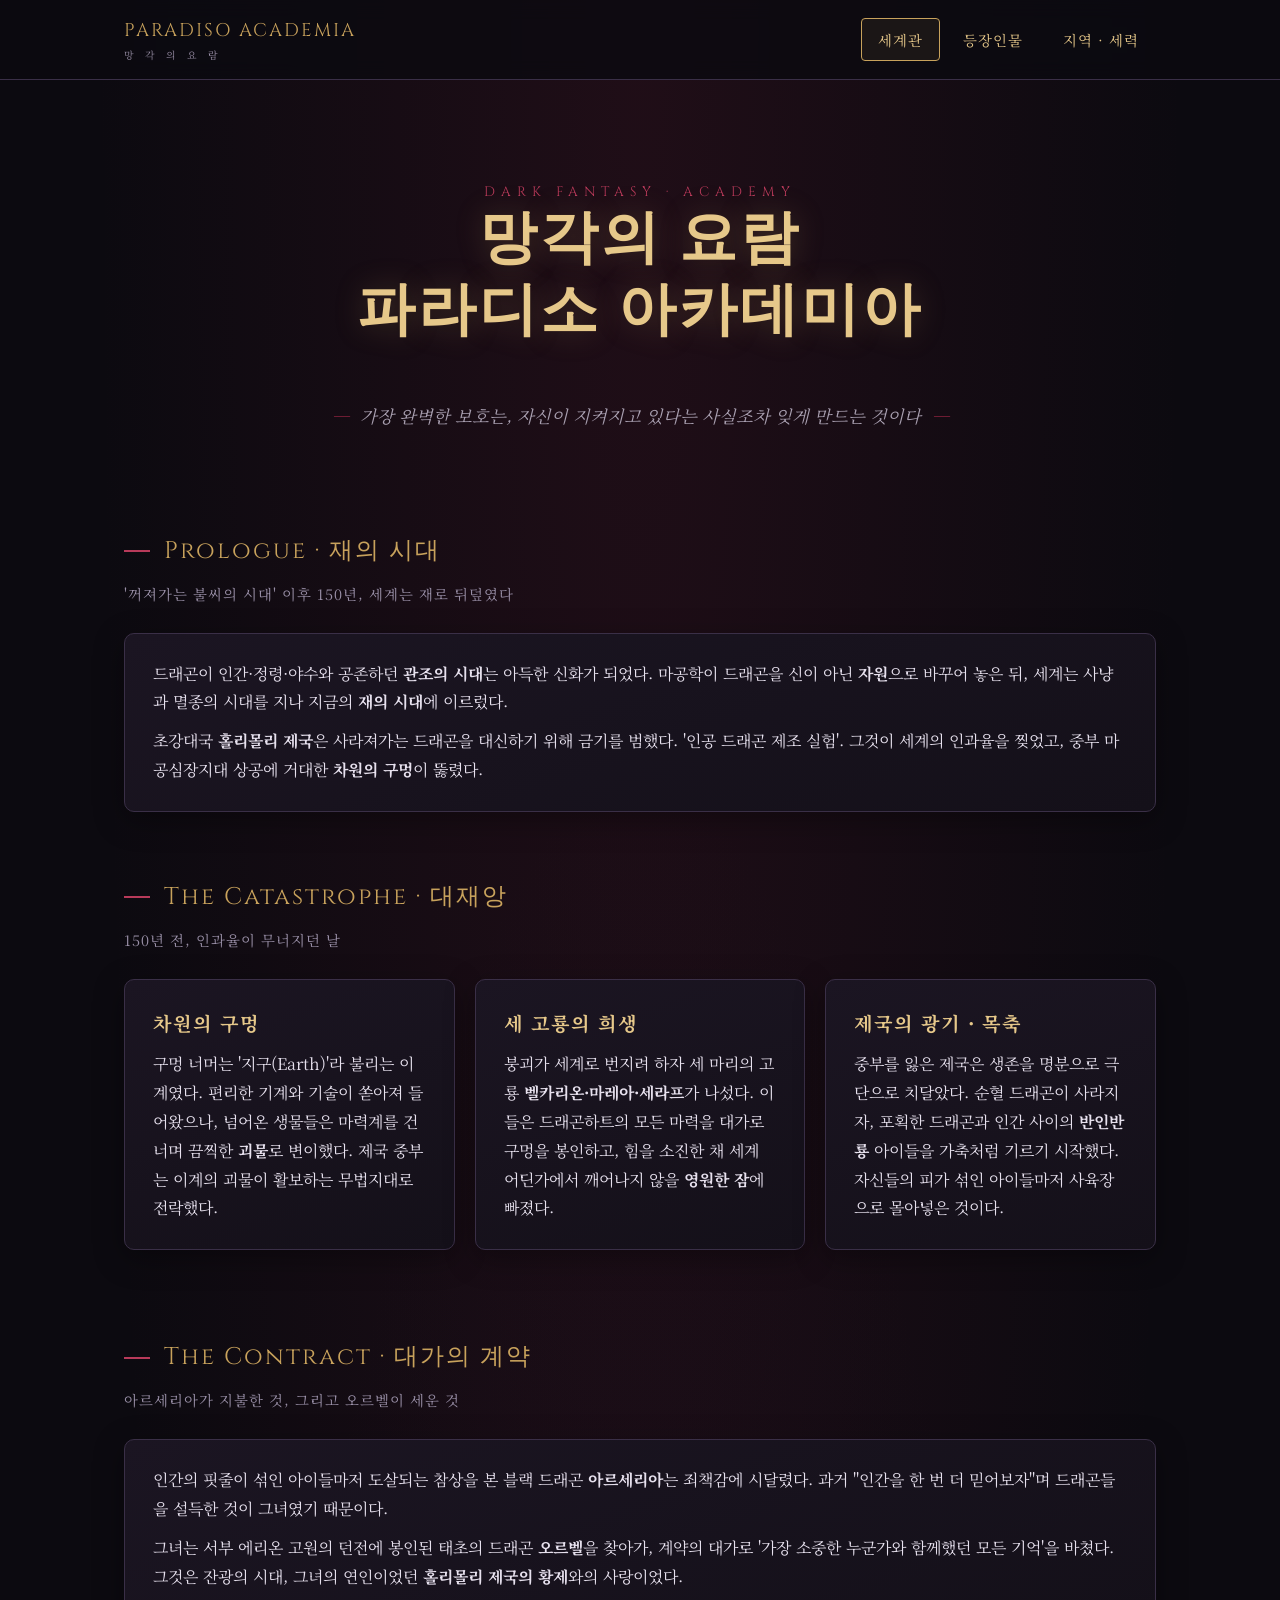
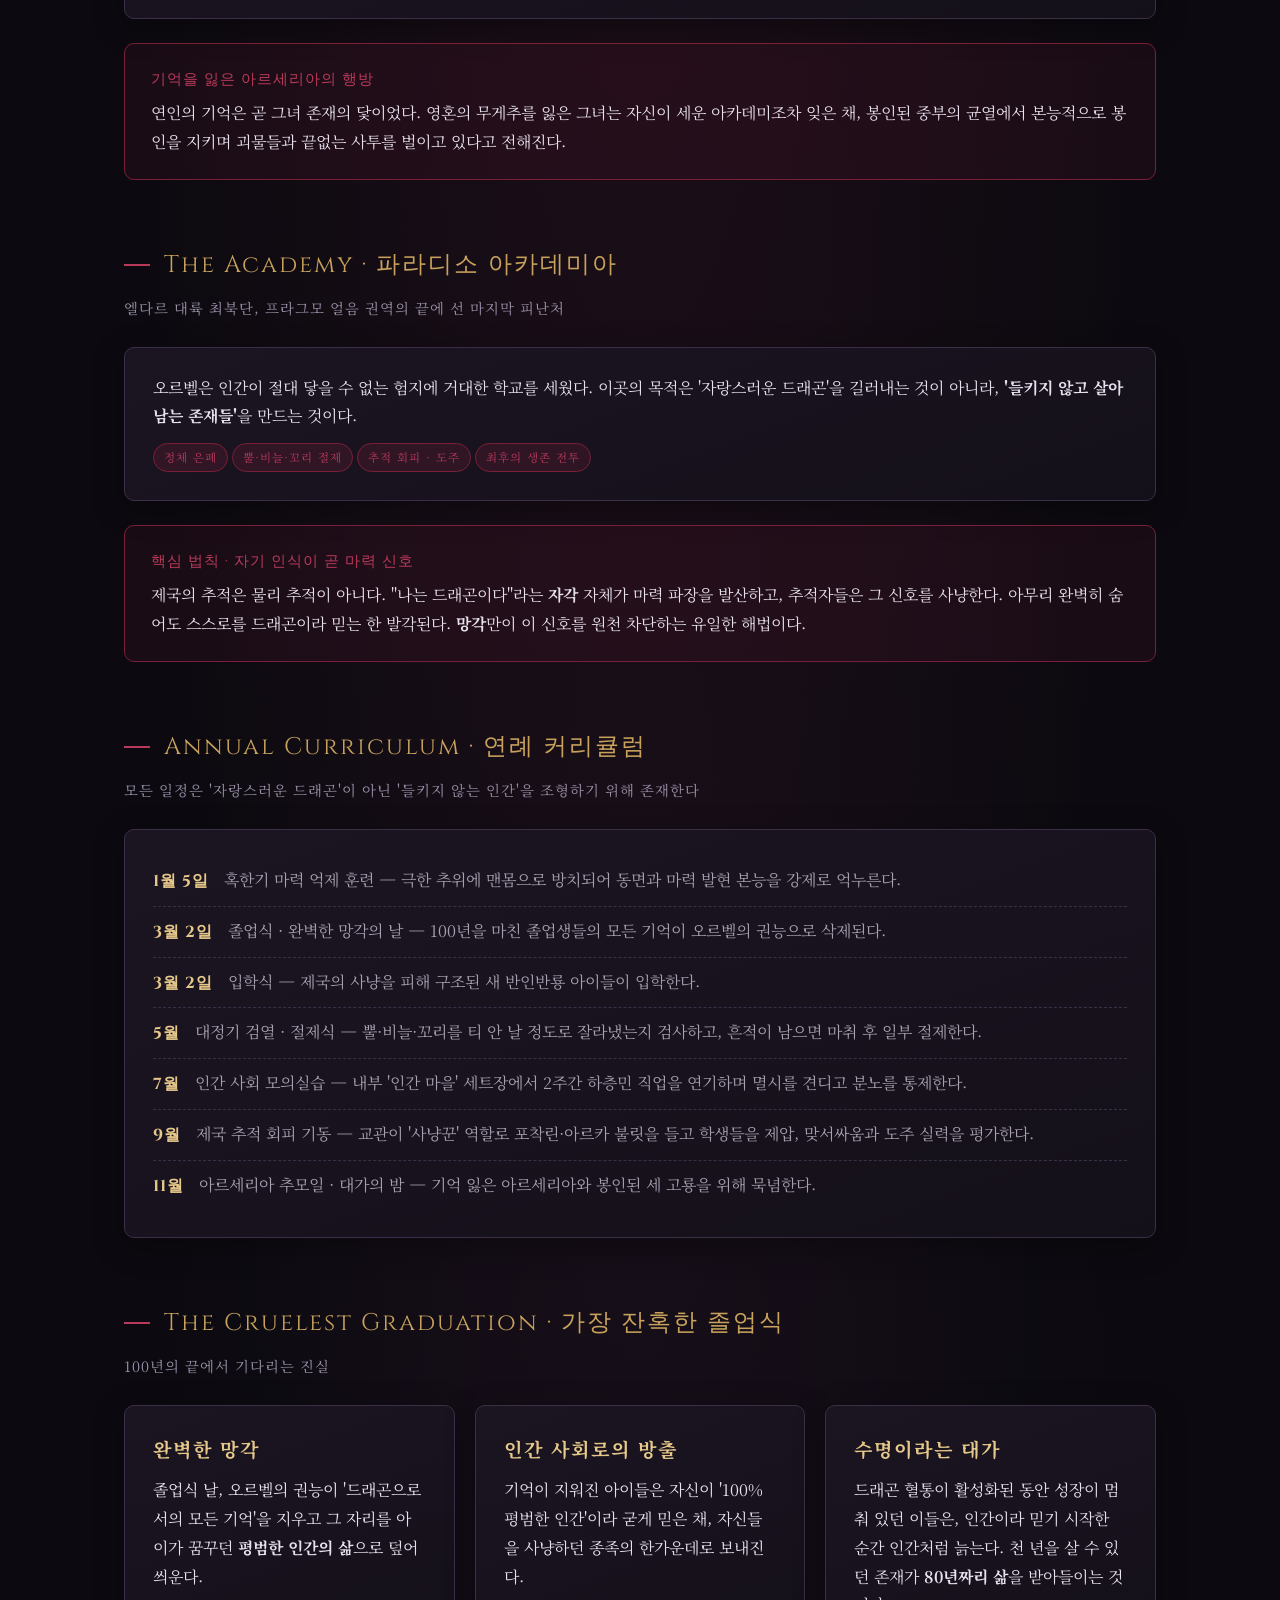
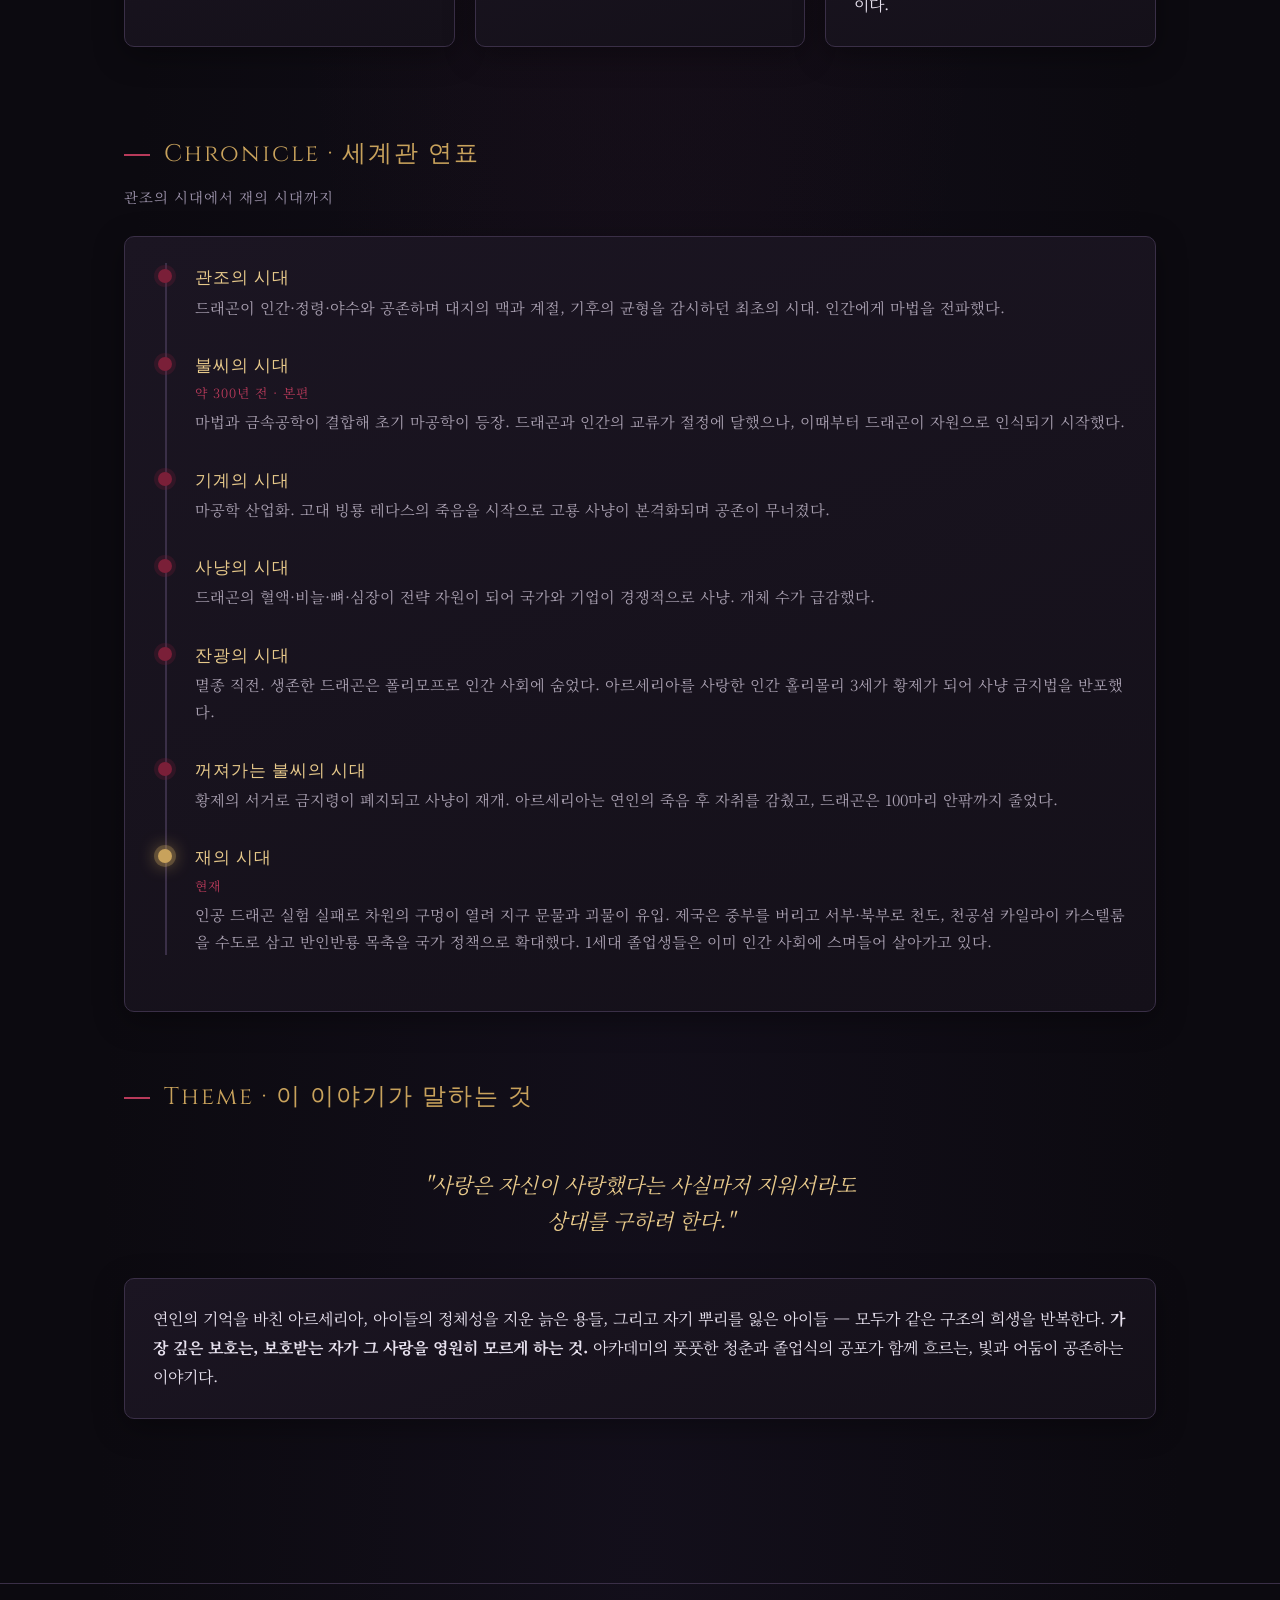
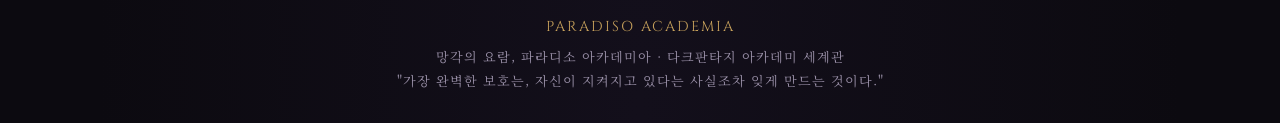
==== index.html @ 71d5ed4b "Add files via upload" ====
<!DOCTYPE html>
<html lang="ko"><head><meta charset="UTF-8">
<meta name="viewport" content="width=device-width,initial-scale=1.0">
<title>망각의 요람, 파라디소 아카데미아 — 세계관</title>
<link rel="stylesheet" href="style.css">
</head><body>
<header class="nav"><div class="nav-inner">
<div class="brand">PARADISO ACADEMIA<small>망 각 의 요 람</small></div>
<nav class="menu">
<a href="index.html" class="active">세계관</a>
<a href="characters.html">등장인물</a>
<a href="factions.html">지역 · 세력</a>
</nav></div></header>

<div class="hero">
<div class="sub">DARK FANTASY · ACADEMY</div>
<h1>망각의 요람<br>파라디소 아카데미아</h1>
<div class="quote">가장 완벽한 보호는, 자신이 지켜지고 있다는 사실조차 잊게 만드는 것이다</div>
</div>

<main>
<section>
<div class="sec-title">Prologue · 재의 시대</div>
<div class="sec-sub">'꺼져가는 불씨의 시대' 이후 150년, 세계는 재로 뒤덮였다</div>
<div class="panel">
<p>드래곤이 인간·정령·야수와 공존하던 <b>관조의 시대</b>는 아득한 신화가 되었다. 마공학이 드래곤을 신이 아닌 <b>자원</b>으로 바꾸어 놓은 뒤, 세계는 사냥과 멸종의 시대를 지나 지금의 <b>재의 시대</b>에 이르렀다.</p>
<p>초강대국 <b>홀리몰리 제국</b>은 사라져가는 드래곤을 대신하기 위해 금기를 범했다. '인공 드래곤 제조 실험'. 그것이 세계의 인과율을 찢었고, 중부 마공심장지대 상공에 거대한 <b>차원의 구멍</b>이 뚫렸다.</p>
</div>
</section>

<section>
<div class="sec-title">The Catastrophe · 대재앙</div>
<div class="sec-sub">150년 전, 인과율이 무너지던 날</div>
<div class="grid">
<div class="panel"><h3>차원의 구멍</h3><p>구멍 너머는 '지구(Earth)'라 불리는 이계였다. 편리한 기계와 기술이 쏟아져 들어왔으나, 넘어온 생물들은 마력계를 건너며 끔찍한 <b>괴물</b>로 변이했다. 제국 중부는 이계의 괴물이 활보하는 무법지대로 전락했다.</p></div>
<div class="panel"><h3>세 고룡의 희생</h3><p>붕괴가 세계로 번지려 하자 세 마리의 고룡 <b>벨카리온·마레아·세라프</b>가 나섰다. 이들은 드래곤하트의 모든 마력을 대가로 구멍을 봉인하고, 힘을 소진한 채 세계 어딘가에서 깨어나지 않을 <b>영원한 잠</b>에 빠졌다.</p></div>
<div class="panel"><h3>제국의 광기 · 목축</h3><p>중부를 잃은 제국은 생존을 명분으로 극단으로 치달았다. 순혈 드래곤이 사라지자, 포획한 드래곤과 인간 사이의 <b>반인반룡</b> 아이들을 가축처럼 기르기 시작했다. 자신들의 피가 섞인 아이들마저 사육장으로 몰아넣은 것이다.</p></div>
</div>
</section>

<section>
<div class="sec-title">The Contract · 대가의 계약</div>
<div class="sec-sub">아르세리아가 지불한 것, 그리고 오르벨이 세운 것</div>
<div class="panel">
<p>인간의 핏줄이 섞인 아이들마저 도살되는 참상을 본 블랙 드래곤 <b>아르세리아</b>는 죄책감에 시달렸다. 과거 "인간을 한 번 더 믿어보자"며 드래곤들을 설득한 것이 그녀였기 때문이다.</p>
<p>그녀는 서부 에리온 고원의 던전에 봉인된 태초의 드래곤 <b>오르벨</b>을 찾아가, 계약의 대가로 '가장 소중한 누군가와 함께했던 모든 기억'을 바쳤다. 그것은 잔광의 시대, 그녀의 연인이었던 <b>홀리몰리 제국의 황제</b>와의 사랑이었다.</p>
</div>
<div class="callout"><div class="k">기억을 잃은 아르세리아의 행방</div>
<p>연인의 기억은 곧 그녀 존재의 닻이었다. 영혼의 무게추를 잃은 그녀는 자신이 세운 아카데미조차 잊은 채, 봉인된 중부의 균열에서 본능적으로 봉인을 지키며 괴물들과 끝없는 사투를 벌이고 있다고 전해진다.</p></div>
</section>

<section>
<div class="sec-title">The Academy · 파라디소 아카데미아</div>
<div class="sec-sub">엘다르 대륙 최북단, 프라그모 얼음 권역의 끝에 선 마지막 피난처</div>
<div class="panel">
<p>오르벨은 인간이 절대 닿을 수 없는 험지에 거대한 학교를 세웠다. 이곳의 목적은 '자랑스러운 드래곤'을 길러내는 것이 아니라, <b>'들키지 않고 살아남는 존재들'</b>을 만드는 것이다.</p>
<p><span class="tag">정체 은폐</span><span class="tag">뿔·비늘·꼬리 절제</span><span class="tag">추적 회피 · 도주</span><span class="tag">최후의 생존 전투</span></p>
</div>
<div class="callout"><div class="k">핵심 법칙 · 자기 인식이 곧 마력 신호</div>
<p>제국의 추적은 물리 추적이 아니다. "나는 드래곤이다"라는 <b>자각</b> 자체가 마력 파장을 발산하고, 추적자들은 그 신호를 사냥한다. 아무리 완벽히 숨어도 스스로를 드래곤이라 믿는 한 발각된다. <b>망각</b>만이 이 신호를 원천 차단하는 유일한 해법이다.</p></div>
</section>

<section>
<div class="sec-title">Annual Curriculum · 연례 커리큘럼</div>
<div class="sec-sub">모든 일정은 '자랑스러운 드래곤'이 아닌 '들키지 않는 인간'을 조형하기 위해 존재한다</div>
<div class="panel"><ul class="curric">
<li><b>1월 5일</b> 혹한기 마력 억제 훈련 — 극한 추위에 맨몸으로 방치되어 동면과 마력 발현 본능을 강제로 억누른다.</li>
<li><b>3월 2일</b> 졸업식 · 완벽한 망각의 날 — 100년을 마친 졸업생들의 모든 기억이 오르벨의 권능으로 삭제된다.</li>
<li><b>3월 2일</b> 입학식 — 제국의 사냥을 피해 구조된 새 반인반룡 아이들이 입학한다.</li>
<li><b>5월</b> 대정기 검열 · 절제식 — 뿔·비늘·꼬리를 티 안 날 정도로 잘라냈는지 검사하고, 흔적이 남으면 마취 후 일부 절제한다.</li>
<li><b>7월</b> 인간 사회 모의실습 — 내부 '인간 마을' 세트장에서 2주간 하층민 직업을 연기하며 멸시를 견디고 분노를 통제한다.</li>
<li><b>9월</b> 제국 추적 회피 기동 — 교관이 '사냥꾼' 역할로 포착린·아르카 불릿을 들고 학생들을 제압, 맞서싸움과 도주 실력을 평가한다.</li>
<li><b>11월</b> 아르세리아 추모일 · 대가의 밤 — 기억 잃은 아르세리아와 봉인된 세 고룡을 위해 묵념한다.</li>
</ul></div>
</section>

<section>
<div class="sec-title">The Cruelest Graduation · 가장 잔혹한 졸업식</div>
<div class="sec-sub">100년의 끝에서 기다리는 진실</div>
<div class="grid">
<div class="panel"><h3>완벽한 망각</h3><p>졸업식 날, 오르벨의 권능이 '드래곤으로서의 모든 기억'을 지우고 그 자리를 아이가 꿈꾸던 <b>평범한 인간의 삶</b>으로 덮어씌운다.</p></div>
<div class="panel"><h3>인간 사회로의 방출</h3><p>기억이 지워진 아이들은 자신이 '100% 평범한 인간'이라 굳게 믿은 채, 자신들을 사냥하던 종족의 한가운데로 보내진다.</p></div>
<div class="panel"><h3>수명이라는 대가</h3><p>드래곤 혈통이 활성화된 동안 성장이 멈춰 있던 이들은, 인간이라 믿기 시작한 순간 인간처럼 늙는다. 천 년을 살 수 있던 존재가 <b>80년짜리 삶</b>을 받아들이는 것이다.</p></div>
</div>
</section>

<section>
<div class="sec-title">Chronicle · 세계관 연표</div>
<div class="sec-sub">관조의 시대에서 재의 시대까지</div>
<div class="panel">
<div class="timeline">
<div class="tl-item"><div class="tl-era">관조의 시대</div><p>드래곤이 인간·정령·야수와 공존하며 대지의 맥과 계절, 기후의 균형을 감시하던 최초의 시대. 인간에게 마법을 전파했다.</p></div>
<div class="tl-item"><div class="tl-era">불씨의 시대</div><div class="tl-when">약 300년 전 · 본편</div><p>마법과 금속공학이 결합해 초기 마공학이 등장. 드래곤과 인간의 교류가 절정에 달했으나, 이때부터 드래곤이 자원으로 인식되기 시작했다.</p></div>
<div class="tl-item"><div class="tl-era">기계의 시대</div><p>마공학 산업화. 고대 빙룡 레다스의 죽음을 시작으로 고룡 사냥이 본격화되며 공존이 무너졌다.</p></div>
<div class="tl-item"><div class="tl-era">사냥의 시대</div><p>드래곤의 혈액·비늘·뼈·심장이 전략 자원이 되어 국가와 기업이 경쟁적으로 사냥. 개체 수가 급감했다.</p></div>
<div class="tl-item"><div class="tl-era">잔광의 시대</div><p>멸종 직전. 생존한 드래곤은 폴리모프로 인간 사회에 숨었다. 아르세리아를 사랑한 인간 홀리몰리 3세가 황제가 되어 사냥 금지법을 반포했다.</p></div>
<div class="tl-item"><div class="tl-era">꺼져가는 불씨의 시대</div><p>황제의 서거로 금지령이 폐지되고 사냥이 재개. 아르세리아는 연인의 죽음 후 자취를 감췄고, 드래곤은 100마리 안팎까지 줄었다.</p></div>
<div class="tl-item now"><div class="tl-era">재의 시대</div><div class="tl-when">현재</div><p>인공 드래곤 실험 실패로 차원의 구멍이 열려 지구 문물과 괴물이 유입. 제국은 중부를 버리고 서부·북부로 천도, 천공섬 카일라이 카스텔룸을 수도로 삼고 반인반룡 목축을 국가 정책으로 확대했다. 1세대 졸업생들은 이미 인간 사회에 스며들어 살아가고 있다.</p></div>
</div>
</div>
</section>

<section>
<div class="sec-title">Theme · 이 이야기가 말하는 것</div>
<div class="theme-quote">"사랑은 자신이 사랑했다는 사실마저 지워서라도<br>상대를 구하려 한다."</div>
<div class="panel"><p>연인의 기억을 바친 아르세리아, 아이들의 정체성을 지운 늙은 용들, 그리고 자기 뿌리를 잃은 아이들 — 모두가 같은 구조의 희생을 반복한다. <b>가장 깊은 보호는, 보호받는 자가 그 사랑을 영원히 모르게 하는 것.</b> 아카데미의 풋풋한 청춘과 졸업식의 공포가 함께 흐르는, 빛과 어둠이 공존하는 이야기다.</p></div>
</section>
</main>

<footer><div class="brand">PARADISO ACADEMIA</div>
망각의 요람, 파라디소 아카데미아 · 다크판타지 아카데미 세계관<br>
"가장 완벽한 보호는, 자신이 지켜지고 있다는 사실조차 잊게 만드는 것이다."
</footer>
</body></html>
---- style.css ----
/* ===== 파라디소 아카데미아 공통 디자인 ===== */
@import url('https://fonts.googleapis.com/css2?family=Cinzel:wght@400;600;700&family=Noto+Serif+KR:wght@300;400;600;700&display=swap');

:root{
  --bg:#0c0a10;
  --bg2:#141019;
  --panel:#1b1522;
  --panel2:#221a2c;
  --wine:#7a1f38;
  --wine-l:#b83a5a;
  --gold:#c8a25c;
  --gold-l:#e6c88a;
  --ash:#a89fb0;
  --text:#e7e1ee;
  --muted:#9a90a8;
  --line:#3a2f47;
}
*{box-sizing:border-box;margin:0;padding:0;}
body{
  font-family:'Noto Serif KR',serif;
  background:var(--bg);
  color:var(--text);
  line-height:1.8;
  background-image:radial-gradient(ellipse at top,rgba(122,31,56,.18),transparent 60%),
                   radial-gradient(ellipse at bottom,rgba(40,30,60,.25),transparent 60%);
  min-height:100vh;
}
a{color:var(--gold-l);text-decoration:none;transition:.25s;}
a:hover{color:#fff;}

/* ===== 네비게이션 ===== */
header.nav{
  position:sticky;top:0;z-index:50;
  backdrop-filter:blur(10px);
  background:rgba(12,10,16,.82);
  border-bottom:1px solid var(--line);
}
.nav-inner{
  max-width:1080px;margin:0 auto;padding:14px 24px;
  display:flex;align-items:center;justify-content:space-between;flex-wrap:wrap;gap:10px;
}
.brand{font-family:'Cinzel',serif;font-size:1.15rem;letter-spacing:2px;color:var(--gold);}
.brand small{display:block;font-family:'Noto Serif KR';font-size:.62rem;letter-spacing:4px;color:var(--muted);}
nav.menu{display:flex;gap:6px;flex-wrap:wrap;}
nav.menu a{
  padding:8px 16px;border-radius:4px;font-size:.9rem;letter-spacing:1px;
  border:1px solid transparent;
}
nav.menu a:hover{border-color:var(--line);background:var(--panel);}
nav.menu a.active{color:var(--gold-l);border-color:var(--gold);background:rgba(200,162,92,.08);}

/* ===== 히어로 ===== */
.hero{
  max-width:1080px;margin:0 auto;padding:90px 24px 60px;text-align:center;
}
.hero h1{
  font-family:'Cinzel',serif;font-size:clamp(2rem,6vw,3.6rem);
  letter-spacing:3px;color:var(--gold-l);line-height:1.25;
  text-shadow:0 0 30px rgba(200,162,92,.25);
}
.hero .sub{color:var(--wine-l);letter-spacing:6px;font-family:'Cinzel';font-size:.85rem;margin-top:10px;}
.hero .quote{
  margin:34px auto 0;max-width:680px;font-style:italic;color:var(--ash);
  font-size:1.08rem;position:relative;padding:18px 0;
}
.hero .quote::before,.hero .quote::after{content:'—';color:var(--wine);margin:0 10px;}

/* ===== 레이아웃 ===== */
main{max-width:1080px;margin:0 auto;padding:20px 24px 100px;}
section{margin-bottom:64px;}
.sec-title{
  font-family:'Cinzel',serif;font-size:1.5rem;color:var(--gold);
  letter-spacing:2px;margin-bottom:8px;display:flex;align-items:center;gap:14px;
}
.sec-title::before{content:'';width:26px;height:2px;background:var(--wine-l);}
.sec-sub{color:var(--muted);font-size:.9rem;letter-spacing:1px;margin-bottom:26px;}

/* ===== 카드/패널 ===== */
.panel{
  background:linear-gradient(160deg,var(--panel),var(--bg2));
  border:1px solid var(--line);border-radius:10px;padding:26px 28px;
  margin-bottom:22px;box-shadow:0 8px 30px rgba(0,0,0,.35);
}
.panel h3{color:var(--gold-l);font-size:1.2rem;letter-spacing:1px;margin-bottom:10px;}
.panel p{color:var(--text);margin-bottom:10px;}
.panel p:last-child{margin-bottom:0;}
.tag{
  display:inline-block;font-size:.72rem;letter-spacing:1px;padding:3px 10px;border-radius:20px;
  background:rgba(122,31,56,.25);border:1px solid var(--wine);color:var(--wine-l);margin:2px 4px 2px 0;
}
.grid{display:grid;grid-template-columns:repeat(auto-fill,minmax(280px,1fr));gap:20px;}

/* ===== 타임라인 ===== */
.timeline{position:relative;margin-left:12px;padding-left:28px;border-left:2px solid var(--line);}
.tl-item{position:relative;margin-bottom:30px;}
.tl-item::before{
  content:'';position:absolute;left:-37px;top:6px;width:14px;height:14px;border-radius:50%;
  background:var(--wine);box-shadow:0 0 0 4px rgba(122,31,56,.25);
}
.tl-item.now::before{background:var(--gold);box-shadow:0 0 0 4px rgba(200,162,92,.3),0 0 18px var(--gold);}
.tl-era{font-family:'Cinzel';color:var(--gold-l);letter-spacing:1px;font-size:1.05rem;}
.tl-when{color:var(--wine-l);font-size:.8rem;letter-spacing:1px;margin-bottom:4px;}
.tl-item p{color:var(--ash);font-size:.95rem;}

/* ===== 캐릭터 카드 ===== */
.char{
  background:linear-gradient(165deg,var(--panel2),var(--bg2));
  border:1px solid var(--line);border-radius:10px;overflow:hidden;
  transition:.3s;position:relative;
}
.char:hover{transform:translateY(-5px);border-color:var(--gold);box-shadow:0 14px 34px rgba(0,0,0,.5);}
.char .cap{padding:18px 20px;}
.char .avatar{
  height:90px;display:flex;align-items:center;justify-content:center;
  font-family:'Cinzel';font-size:2rem;letter-spacing:3px;color:#0c0a10;font-weight:700;
}
.char h4{font-size:1.15rem;color:var(--gold-l);letter-spacing:1px;margin-bottom:2px;}
.char .meta{color:var(--muted);font-size:.8rem;margin-bottom:10px;}
.char .desc{color:var(--ash);font-size:.9rem;margin-bottom:12px;}
.char .line{
  font-style:italic;color:var(--text);font-size:.86rem;
  border-left:3px solid var(--wine);padding:6px 0 6px 12px;background:rgba(122,31,56,.08);
}
.role-head{
  font-family:'Cinzel';color:var(--wine-l);letter-spacing:2px;font-size:1.1rem;
  margin:44px 0 18px;padding-bottom:8px;border-bottom:1px solid var(--line);
}

/* ===== 세력/지역 ===== */
.region{border-left:4px solid var(--wine);}
.region.west{border-color:#b8823a;}
.region.east{border-color:#3a86b8;}
.region.south{border-color:#b8503a;}
.region.north{border-color:#6a9cc8;}
.region.center{border-color:#7a1f38;}
.places{display:flex;flex-wrap:wrap;gap:8px;margin-top:12px;}
.place{background:var(--bg);border:1px solid var(--line);border-radius:6px;padding:6px 12px;font-size:.85rem;color:var(--ash);}

/* ===== 콜아웃 ===== */
.callout{
  background:rgba(122,31,56,.12);border:1px solid var(--wine);border-radius:10px;
  padding:22px 26px;margin:24px 0;
}
.callout .k{font-family:'Cinzel';color:var(--wine-l);letter-spacing:1px;font-size:.95rem;margin-bottom:6px;}
.theme-quote{
  text-align:center;font-family:'Noto Serif KR';font-style:italic;font-size:1.3rem;
  color:var(--gold-l);padding:40px 20px;line-height:1.7;
}

/* ===== 푸터 ===== */
footer{
  border-top:1px solid var(--line);text-align:center;padding:30px 20px;
  color:var(--muted);font-size:.82rem;letter-spacing:1px;
}
footer .brand{font-size:.9rem;margin-bottom:6px;}

ul.curric{list-style:none;}
ul.curric li{padding:10px 0;border-bottom:1px dashed var(--line);color:var(--ash);}
ul.curric li:last-child{border:none;}
ul.curric li b{color:var(--gold-l);font-family:'Cinzel';letter-spacing:1px;margin-right:10px;}
@media(max-width:600px){.hero{padding-top:56px;}nav.menu a{padding:6px 10px;font-size:.8rem;}}
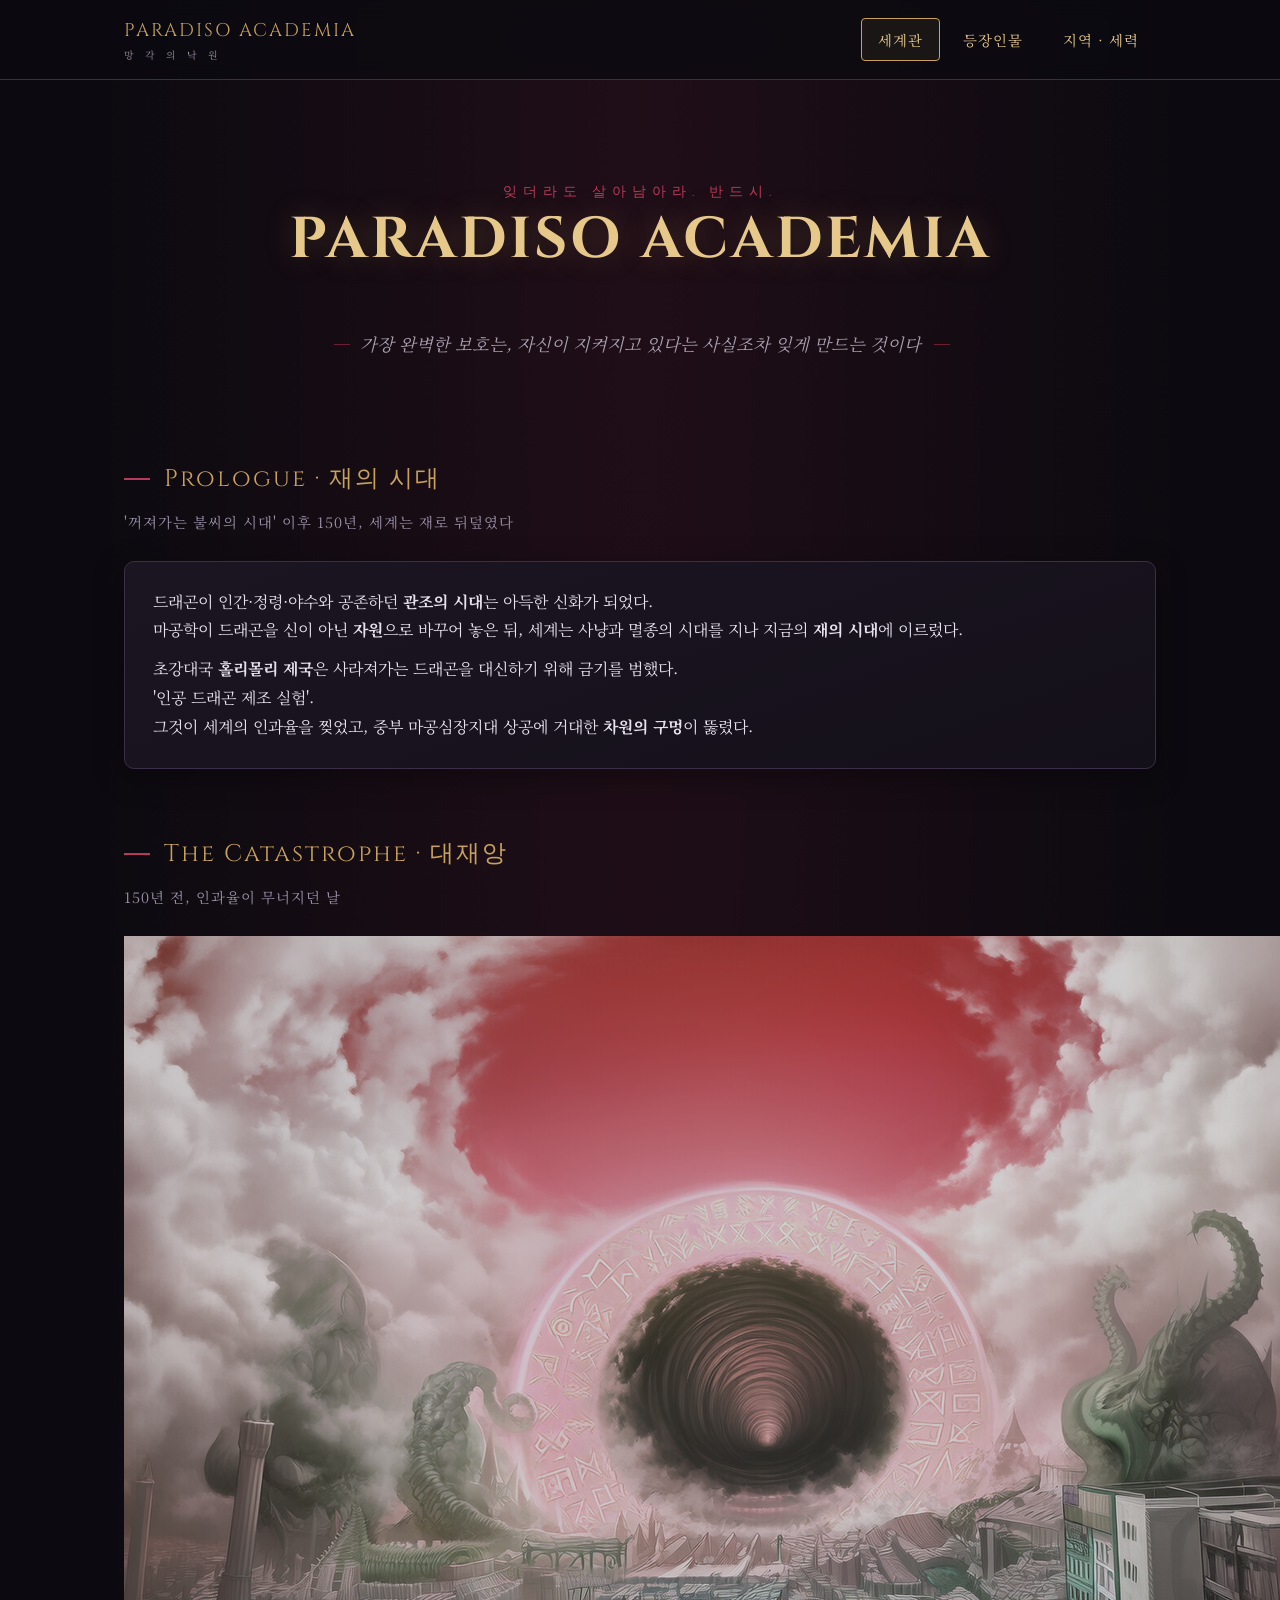
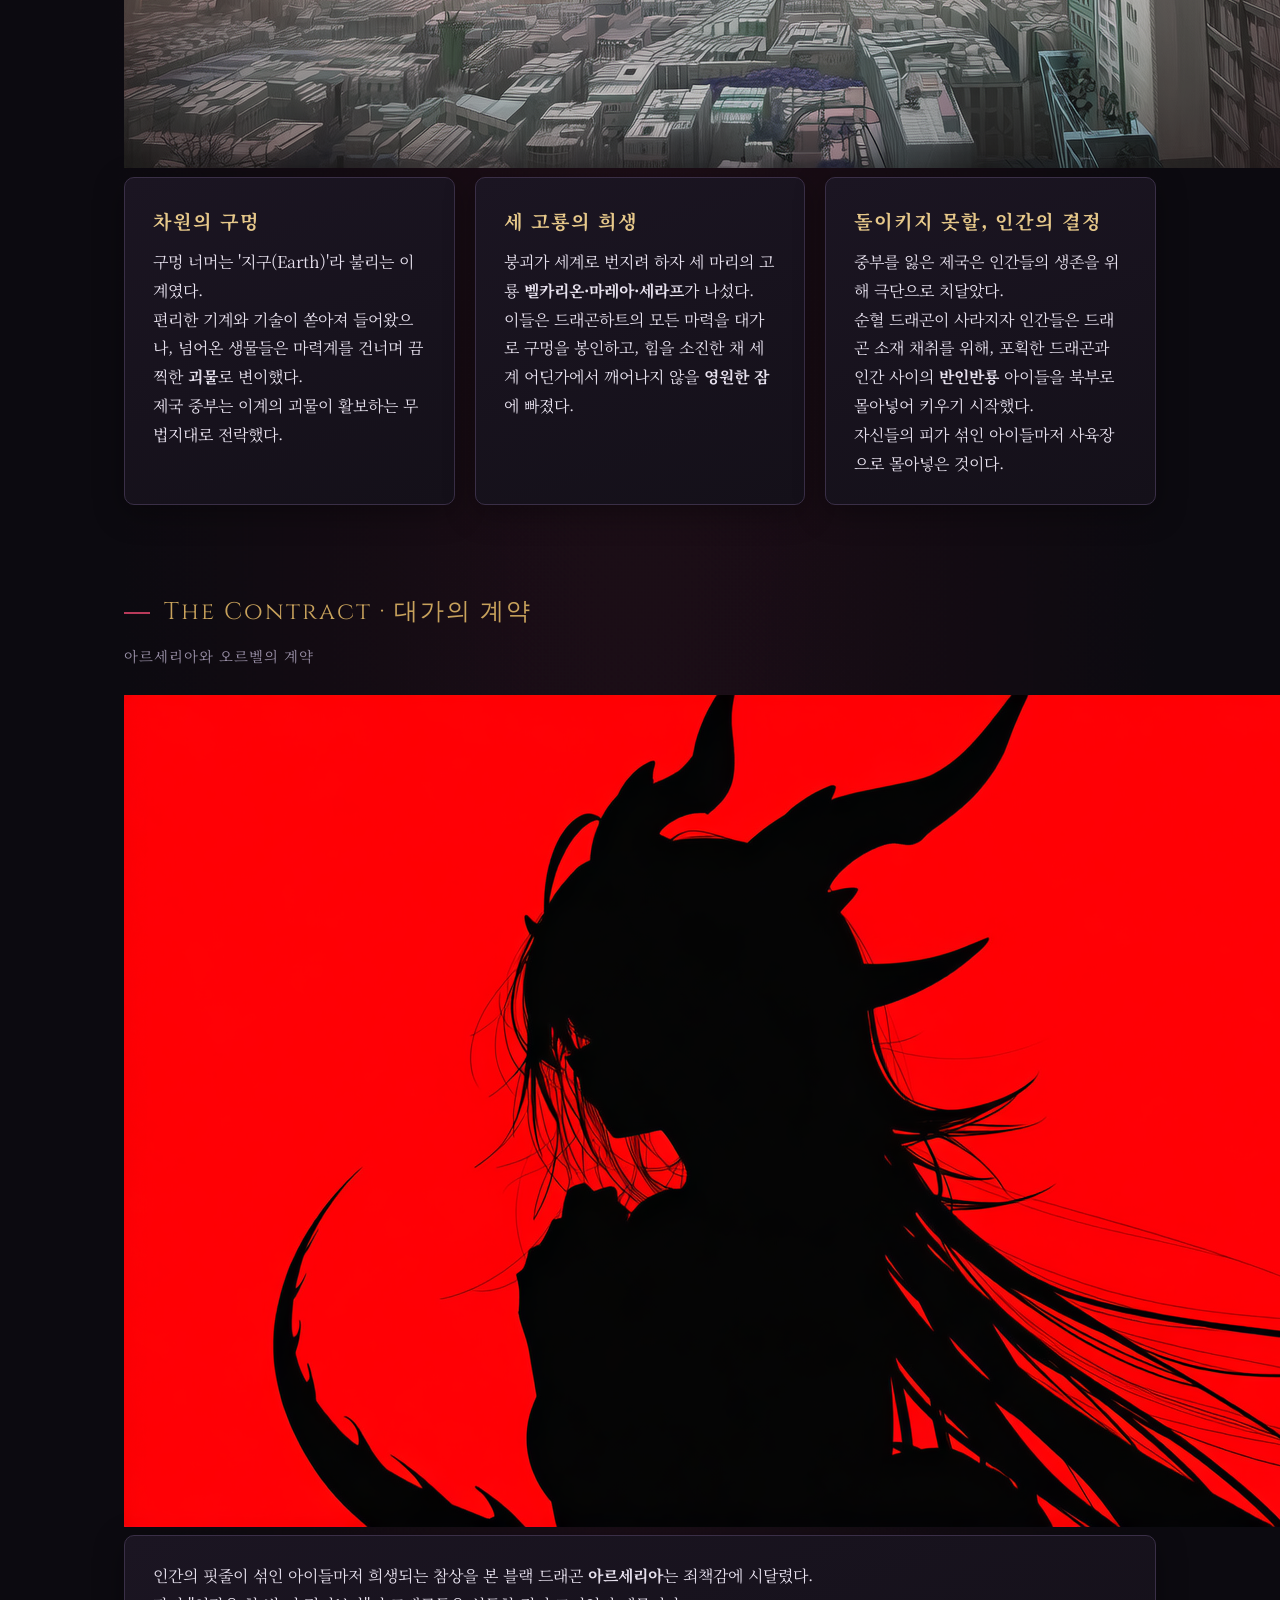
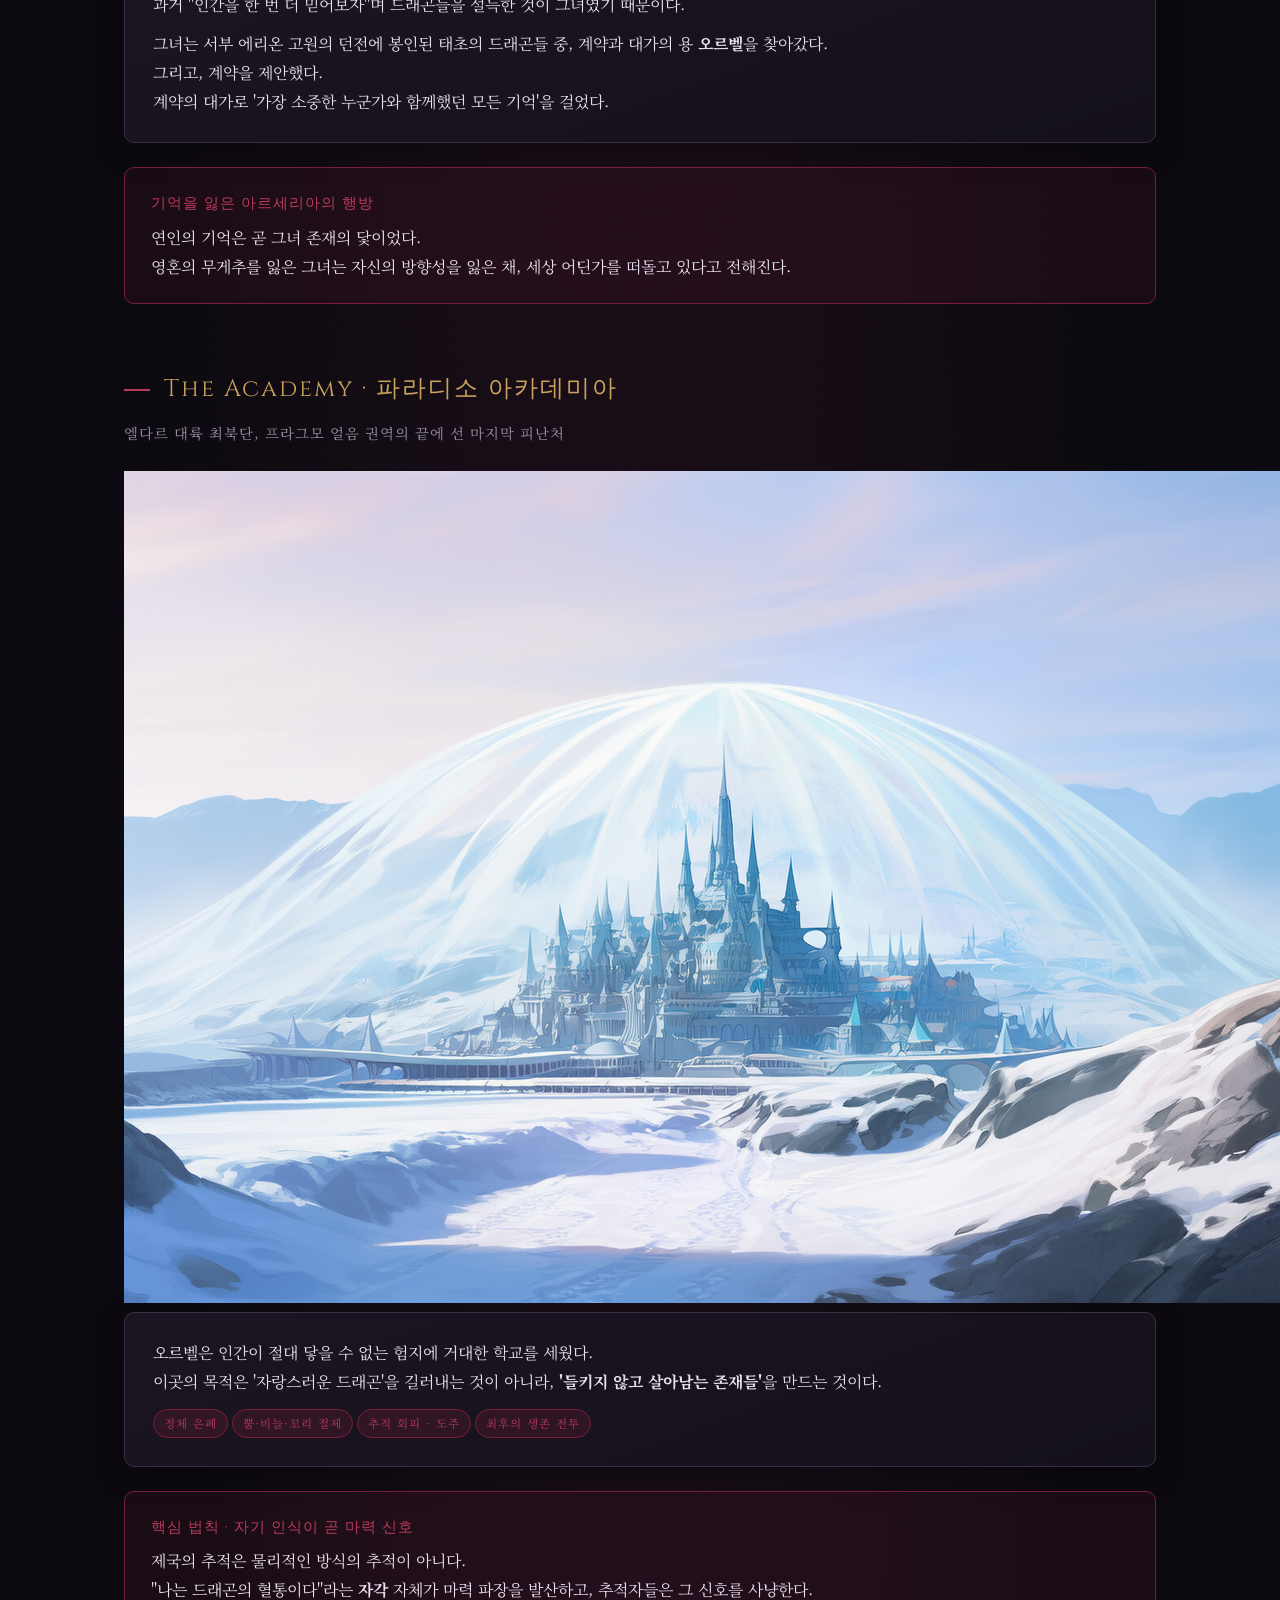
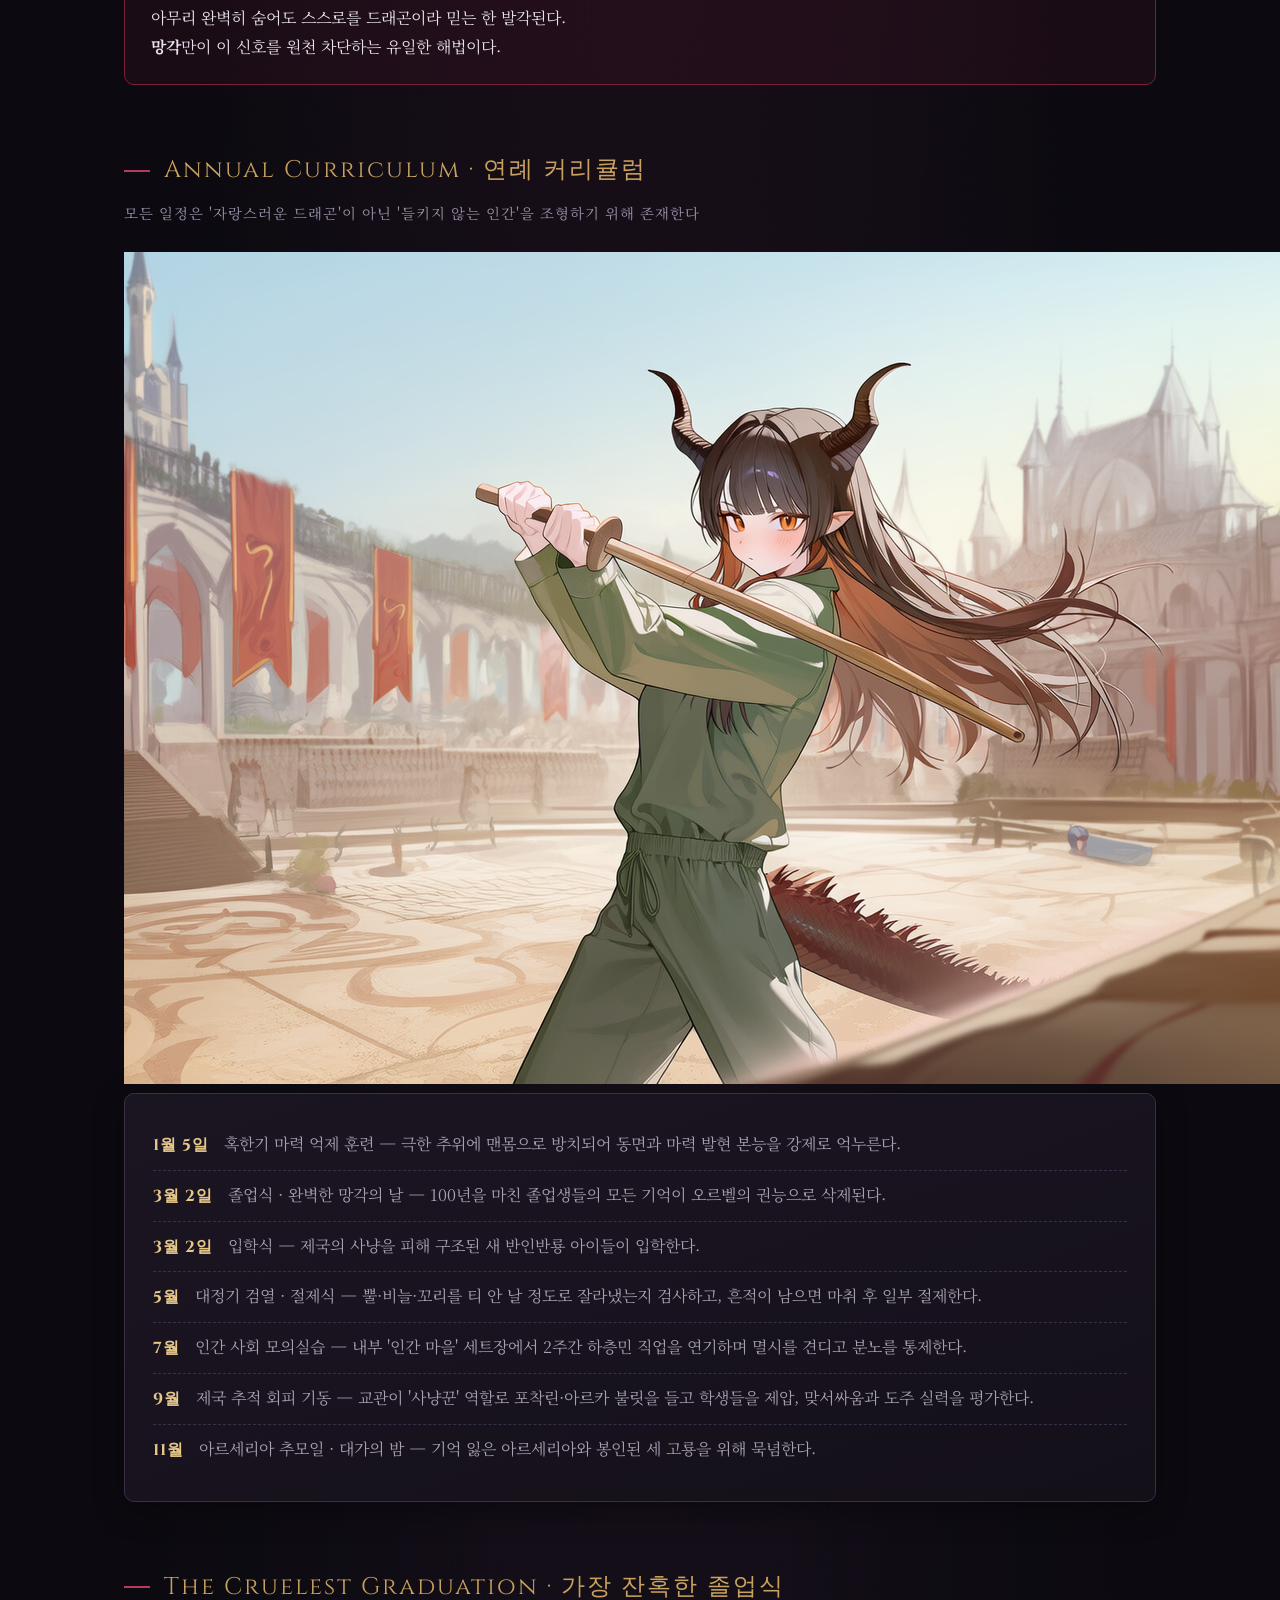
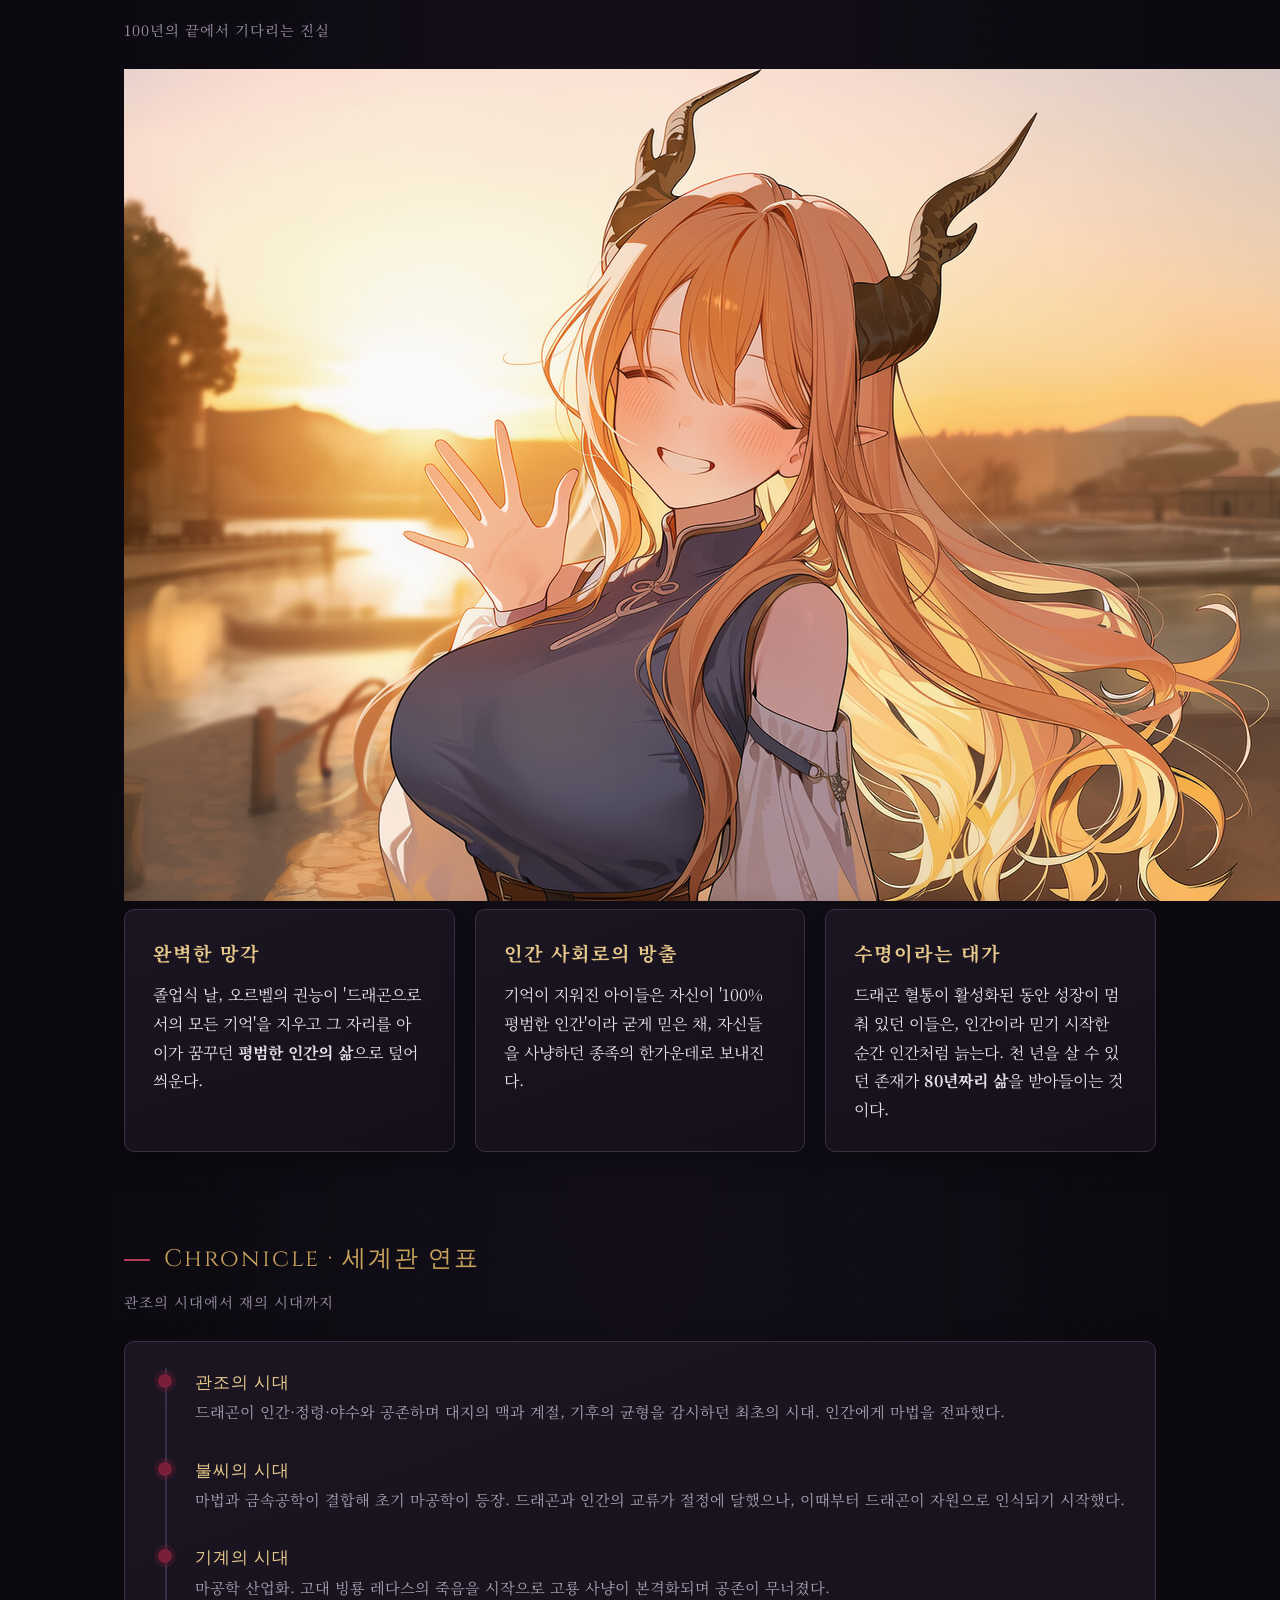
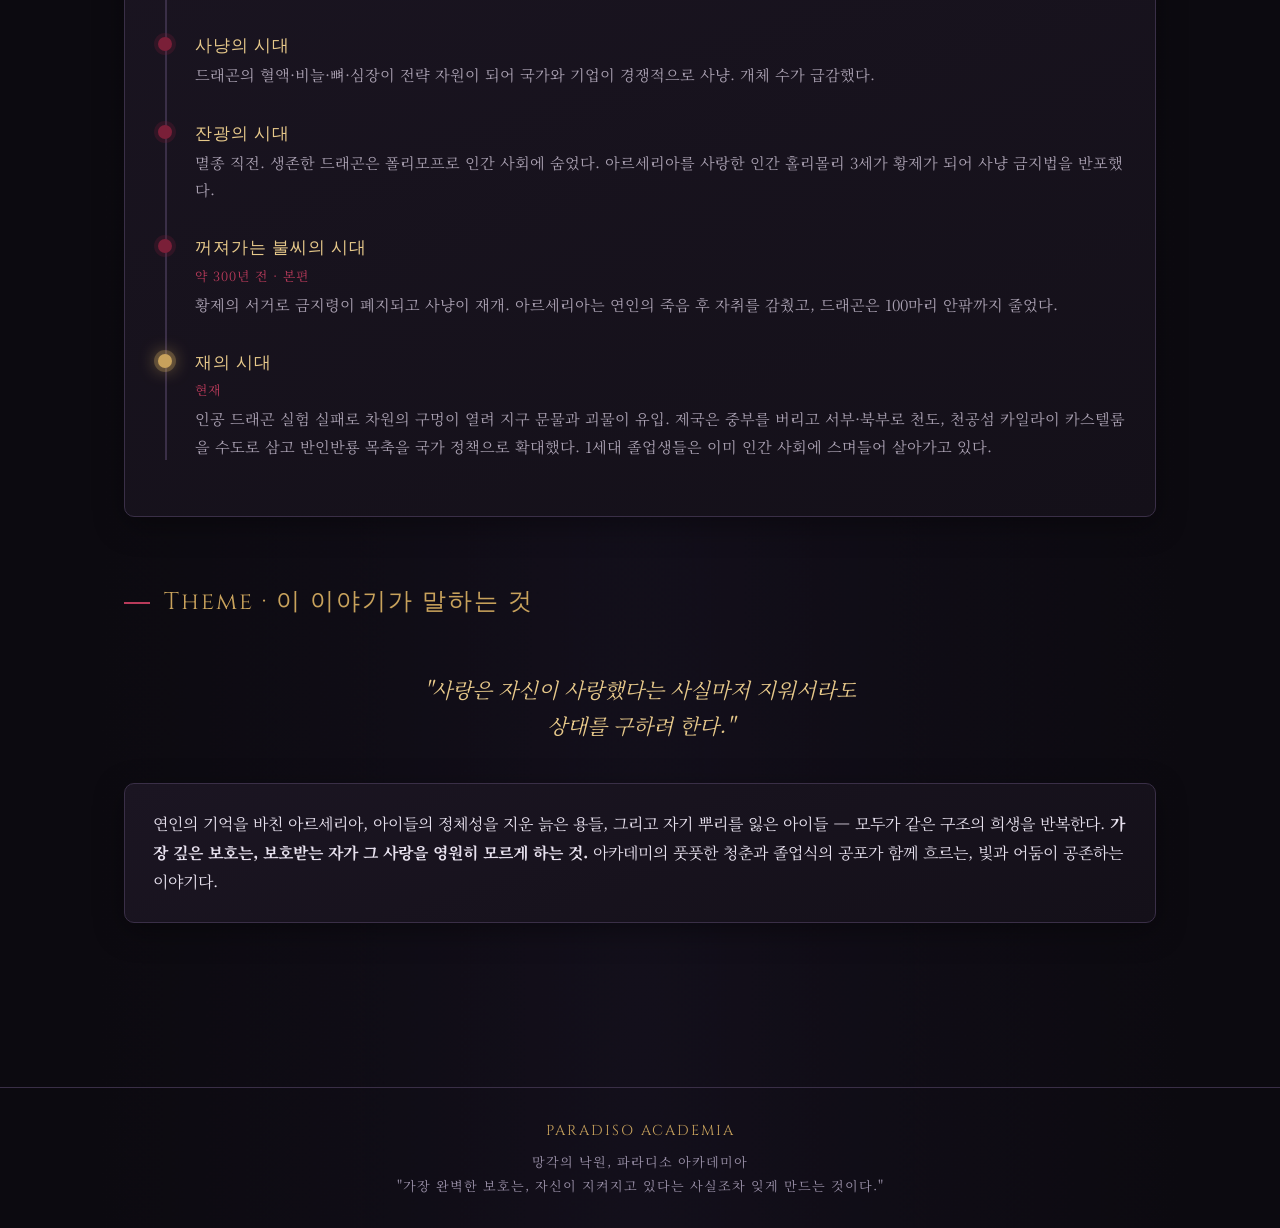
==== commit 9e8bb94d: "Add files via upload" ====
--- a/index.html
+++ b/index.html
@@ -1,11 +1,11 @@
 <!DOCTYPE html>
 <html lang="ko"><head><meta charset="UTF-8">
 <meta name="viewport" content="width=device-width,initial-scale=1.0">
-<title>망각의 요람, 파라디소 아카데미아 — 세계관</title>
+<title>망각의 낙원, 파라디소 아카데미아 — 세계관</title>
 <link rel="stylesheet" href="style.css">
 </head><body>
 <header class="nav"><div class="nav-inner">
-<div class="brand">PARADISO ACADEMIA<small>망 각 의 요 람</small></div>
+<div class="brand">PARADISO ACADEMIA<small>망 각 의 낙 원</small></div>
 <nav class="menu">
 <a href="index.html" class="active">세계관</a>
 <a href="characters.html">등장인물</a>
@@ -13,8 +13,8 @@
 </nav></div></header>
 
 <div class="hero">
-<div class="sub">DARK FANTASY · ACADEMY</div>
-<h1>망각의 요람<br>파라디소 아카데미아</h1>
+<div class="sub">잊더라도 살아남아라. 반드시.</div>
+<h1>PARADISO ACADEMIA</h1>
 <div class="quote">가장 완벽한 보호는, 자신이 지켜지고 있다는 사실조차 잊게 만드는 것이다</div>
 </div>
 
@@ -23,46 +23,50 @@
 <div class="sec-title">Prologue · 재의 시대</div>
 <div class="sec-sub">'꺼져가는 불씨의 시대' 이후 150년, 세계는 재로 뒤덮였다</div>
 <div class="panel">
-<p>드래곤이 인간·정령·야수와 공존하던 <b>관조의 시대</b>는 아득한 신화가 되었다. 마공학이 드래곤을 신이 아닌 <b>자원</b>으로 바꾸어 놓은 뒤, 세계는 사냥과 멸종의 시대를 지나 지금의 <b>재의 시대</b>에 이르렀다.</p>
-<p>초강대국 <b>홀리몰리 제국</b>은 사라져가는 드래곤을 대신하기 위해 금기를 범했다. '인공 드래곤 제조 실험'. 그것이 세계의 인과율을 찢었고, 중부 마공심장지대 상공에 거대한 <b>차원의 구멍</b>이 뚫렸다.</p>
+<p>드래곤이 인간·정령·야수와 공존하던 <b>관조의 시대</b>는 아득한 신화가 되었다.<br>마공학이 드래곤을 신이 아닌 <b>자원</b>으로 바꾸어 놓은 뒤, 세계는 사냥과 멸종의 시대를 지나 지금의 <b>재의 시대</b>에 이르렀다.<br></p>
+<p>초강대국 <b>홀리몰리 제국</b>은 사라져가는 드래곤을 대신하기 위해 금기를 범했다.<br>'인공 드래곤 제조 실험'.<br>그것이 세계의 인과율을 찢었고, 중부 마공심장지대 상공에 거대한 <b>차원의 구멍</b>이 뚫렸다.</p>
 </div>
 </section>
 
 <section>
 <div class="sec-title">The Catastrophe · 대재앙</div>
 <div class="sec-sub">150년 전, 인과율이 무너지던 날</div>
+<img src="assets/images/SGY_1.png">
 <div class="grid">
-<div class="panel"><h3>차원의 구멍</h3><p>구멍 너머는 '지구(Earth)'라 불리는 이계였다. 편리한 기계와 기술이 쏟아져 들어왔으나, 넘어온 생물들은 마력계를 건너며 끔찍한 <b>괴물</b>로 변이했다. 제국 중부는 이계의 괴물이 활보하는 무법지대로 전락했다.</p></div>
-<div class="panel"><h3>세 고룡의 희생</h3><p>붕괴가 세계로 번지려 하자 세 마리의 고룡 <b>벨카리온·마레아·세라프</b>가 나섰다. 이들은 드래곤하트의 모든 마력을 대가로 구멍을 봉인하고, 힘을 소진한 채 세계 어딘가에서 깨어나지 않을 <b>영원한 잠</b>에 빠졌다.</p></div>
-<div class="panel"><h3>제국의 광기 · 목축</h3><p>중부를 잃은 제국은 생존을 명분으로 극단으로 치달았다. 순혈 드래곤이 사라지자, 포획한 드래곤과 인간 사이의 <b>반인반룡</b> 아이들을 가축처럼 기르기 시작했다. 자신들의 피가 섞인 아이들마저 사육장으로 몰아넣은 것이다.</p></div>
+<div class="panel"><h3>차원의 구멍</h3><p>구멍 너머는 '지구(Earth)'라 불리는 이계였다.<br>편리한 기계와 기술이 쏟아져 들어왔으나, 넘어온 생물들은 마력계를 건너며 끔찍한 <b>괴물</b>로 변이했다.<br>제국 중부는 이계의 괴물이 활보하는 무법지대로 전락했다.<br></p></div>
+<div class="panel"><h3>세 고룡의 희생</h3><p>붕괴가 세계로 번지려 하자 세 마리의 고룡 <b>벨카리온·마레아·세라프</b>가 나섰다.<br>이들은 드래곤하트의 모든 마력을 대가로 구멍을 봉인하고, 힘을 소진한 채 세계 어딘가에서 깨어나지 않을 <b>영원한 잠</b>에 빠졌다.<br></p></div>
+<div class="panel"><h3>돌이키지 못할, 인간의 결정</h3><p>중부를 잃은 제국은 인간들의 생존을 위해 극단으로 치달았다.<br>순혈 드래곤이 사라지자 인간들은 드래곤 소재 채취를 위해, 포획한 드래곤과 인간 사이의 <b>반인반룡</b> 아이들을 북부로 몰아넣어 키우기 시작했다.<br>자신들의 피가 섞인 아이들마저 사육장으로 몰아넣은 것이다.</p></div>
 </div>
 </section>
 
 <section>
 <div class="sec-title">The Contract · 대가의 계약</div>
-<div class="sec-sub">아르세리아가 지불한 것, 그리고 오르벨이 세운 것</div>
+<div class="sec-sub">아르세리아와 오르벨의 계약</div>
+<img src="assets/images/SGY_2.png">
 <div class="panel">
-<p>인간의 핏줄이 섞인 아이들마저 도살되는 참상을 본 블랙 드래곤 <b>아르세리아</b>는 죄책감에 시달렸다. 과거 "인간을 한 번 더 믿어보자"며 드래곤들을 설득한 것이 그녀였기 때문이다.</p>
-<p>그녀는 서부 에리온 고원의 던전에 봉인된 태초의 드래곤 <b>오르벨</b>을 찾아가, 계약의 대가로 '가장 소중한 누군가와 함께했던 모든 기억'을 바쳤다. 그것은 잔광의 시대, 그녀의 연인이었던 <b>홀리몰리 제국의 황제</b>와의 사랑이었다.</p>
+<p>인간의 핏줄이 섞인 아이들마저 희생되는 참상을 본 블랙 드래곤 <b>아르세리아</b>는 죄책감에 시달렸다.<br>과거 "인간을 한 번 더 믿어보자"며 드래곤들을 설득한 것이 그녀였기 때문이다.<br></p>
+<p>그녀는 서부 에리온 고원의 던전에 봉인된 태초의 드래곤들 중, 계약과 대가의 용 <b>오르벨</b>을 찾아갔다.<br>그리고, 계약을 제안했다.<br>계약의 대가로 '가장 소중한 누군가와 함께했던 모든 기억'을 걸었다.</p>
 </div>
 <div class="callout"><div class="k">기억을 잃은 아르세리아의 행방</div>
-<p>연인의 기억은 곧 그녀 존재의 닻이었다. 영혼의 무게추를 잃은 그녀는 자신이 세운 아카데미조차 잊은 채, 봉인된 중부의 균열에서 본능적으로 봉인을 지키며 괴물들과 끝없는 사투를 벌이고 있다고 전해진다.</p></div>
+<p>연인의 기억은 곧 그녀 존재의 닻이었다.<br>영혼의 무게추를 잃은 그녀는 자신의 방향성을 잃은 채, 세상 어딘가를 떠돌고 있다고 전해진다.</p></div>
 </section>
 
 <section>
 <div class="sec-title">The Academy · 파라디소 아카데미아</div>
 <div class="sec-sub">엘다르 대륙 최북단, 프라그모 얼음 권역의 끝에 선 마지막 피난처</div>
+<img src="assets/images/SGY_3.png">
 <div class="panel">
-<p>오르벨은 인간이 절대 닿을 수 없는 험지에 거대한 학교를 세웠다. 이곳의 목적은 '자랑스러운 드래곤'을 길러내는 것이 아니라, <b>'들키지 않고 살아남는 존재들'</b>을 만드는 것이다.</p>
+<p>오르벨은 인간이 절대 닿을 수 없는 험지에 거대한 학교를 세웠다.<br>이곳의 목적은 '자랑스러운 드래곤'을 길러내는 것이 아니라, <b>'들키지 않고 살아남는 존재들'</b>을 만드는 것이다.<br></p>
 <p><span class="tag">정체 은폐</span><span class="tag">뿔·비늘·꼬리 절제</span><span class="tag">추적 회피 · 도주</span><span class="tag">최후의 생존 전투</span></p>
 </div>
 <div class="callout"><div class="k">핵심 법칙 · 자기 인식이 곧 마력 신호</div>
-<p>제국의 추적은 물리 추적이 아니다. "나는 드래곤이다"라는 <b>자각</b> 자체가 마력 파장을 발산하고, 추적자들은 그 신호를 사냥한다. 아무리 완벽히 숨어도 스스로를 드래곤이라 믿는 한 발각된다. <b>망각</b>만이 이 신호를 원천 차단하는 유일한 해법이다.</p></div>
+<p>제국의 추적은 물리적인 방식의 추적이 아니다.<br>"나는 드래곤의 혈통이다"라는 <b>자각</b> 자체가 마력 파장을 발산하고, 추적자들은 그 신호를 사냥한다.<br>아무리 완벽히 숨어도 스스로를 드래곤이라 믿는 한 발각된다.<br><b>망각</b>만이 이 신호를 원천 차단하는 유일한 해법이다.<br></p></div>
 </section>
 
 <section>
 <div class="sec-title">Annual Curriculum · 연례 커리큘럼</div>
 <div class="sec-sub">모든 일정은 '자랑스러운 드래곤'이 아닌 '들키지 않는 인간'을 조형하기 위해 존재한다</div>
+<img src="assets/images/SGY_4.png">
 <div class="panel"><ul class="curric">
 <li><b>1월 5일</b> 혹한기 마력 억제 훈련 — 극한 추위에 맨몸으로 방치되어 동면과 마력 발현 본능을 강제로 억누른다.</li>
 <li><b>3월 2일</b> 졸업식 · 완벽한 망각의 날 — 100년을 마친 졸업생들의 모든 기억이 오르벨의 권능으로 삭제된다.</li>
@@ -77,6 +81,7 @@
 <section>
 <div class="sec-title">The Cruelest Graduation · 가장 잔혹한 졸업식</div>
 <div class="sec-sub">100년의 끝에서 기다리는 진실</div>
+<img src="assets/images/SGY_5.png">
 <div class="grid">
 <div class="panel"><h3>완벽한 망각</h3><p>졸업식 날, 오르벨의 권능이 '드래곤으로서의 모든 기억'을 지우고 그 자리를 아이가 꿈꾸던 <b>평범한 인간의 삶</b>으로 덮어씌운다.</p></div>
 <div class="panel"><h3>인간 사회로의 방출</h3><p>기억이 지워진 아이들은 자신이 '100% 평범한 인간'이라 굳게 믿은 채, 자신들을 사냥하던 종족의 한가운데로 보내진다.</p></div>
@@ -90,11 +95,11 @@
 <div class="panel">
 <div class="timeline">
 <div class="tl-item"><div class="tl-era">관조의 시대</div><p>드래곤이 인간·정령·야수와 공존하며 대지의 맥과 계절, 기후의 균형을 감시하던 최초의 시대. 인간에게 마법을 전파했다.</p></div>
-<div class="tl-item"><div class="tl-era">불씨의 시대</div><div class="tl-when">약 300년 전 · 본편</div><p>마법과 금속공학이 결합해 초기 마공학이 등장. 드래곤과 인간의 교류가 절정에 달했으나, 이때부터 드래곤이 자원으로 인식되기 시작했다.</p></div>
+<div class="tl-item"><div class="tl-era">불씨의 시대</div><p>마법과 금속공학이 결합해 초기 마공학이 등장. 드래곤과 인간의 교류가 절정에 달했으나, 이때부터 드래곤이 자원으로 인식되기 시작했다.</p></div>
 <div class="tl-item"><div class="tl-era">기계의 시대</div><p>마공학 산업화. 고대 빙룡 레다스의 죽음을 시작으로 고룡 사냥이 본격화되며 공존이 무너졌다.</p></div>
 <div class="tl-item"><div class="tl-era">사냥의 시대</div><p>드래곤의 혈액·비늘·뼈·심장이 전략 자원이 되어 국가와 기업이 경쟁적으로 사냥. 개체 수가 급감했다.</p></div>
 <div class="tl-item"><div class="tl-era">잔광의 시대</div><p>멸종 직전. 생존한 드래곤은 폴리모프로 인간 사회에 숨었다. 아르세리아를 사랑한 인간 홀리몰리 3세가 황제가 되어 사냥 금지법을 반포했다.</p></div>
-<div class="tl-item"><div class="tl-era">꺼져가는 불씨의 시대</div><p>황제의 서거로 금지령이 폐지되고 사냥이 재개. 아르세리아는 연인의 죽음 후 자취를 감췄고, 드래곤은 100마리 안팎까지 줄었다.</p></div>
+<div class="tl-item"><div class="tl-era">꺼져가는 불씨의 시대</div><div class="tl-when">약 300년 전 · 본편</div><p>황제의 서거로 금지령이 폐지되고 사냥이 재개. 아르세리아는 연인의 죽음 후 자취를 감췄고, 드래곤은 100마리 안팎까지 줄었다.</p></div>
 <div class="tl-item now"><div class="tl-era">재의 시대</div><div class="tl-when">현재</div><p>인공 드래곤 실험 실패로 차원의 구멍이 열려 지구 문물과 괴물이 유입. 제국은 중부를 버리고 서부·북부로 천도, 천공섬 카일라이 카스텔룸을 수도로 삼고 반인반룡 목축을 국가 정책으로 확대했다. 1세대 졸업생들은 이미 인간 사회에 스며들어 살아가고 있다.</p></div>
 </div>
 </div>
@@ -108,7 +113,7 @@
 </main>
 
 <footer><div class="brand">PARADISO ACADEMIA</div>
-망각의 요람, 파라디소 아카데미아 · 다크판타지 아카데미 세계관<br>
+망각의 낙원, 파라디소 아카데미아<br>
 "가장 완벽한 보호는, 자신이 지켜지고 있다는 사실조차 잊게 만드는 것이다."
 </footer>
 </body></html>
--- a/style.css
+++ b/style.css
@@ -1,4 +1,3 @@
-
 /* ===== 파라디소 아카데미아 공통 디자인 ===== */
 @import url('https://fonts.googleapis.com/css2?family=Cinzel:wght@400;600;700&family=Noto+Serif+KR:wght@300;400;600;700&display=swap');
 
@@ -127,6 +126,56 @@
   margin:44px 0 18px;padding-bottom:8px;border-bottom:1px solid var(--line);
 }
 
+/* ===== 캐릭터 과거 토글 버튼 & 애니메이션 ===== */
+.toggle-past-btn {
+  background-color: transparent;
+  border: 1px solid var(--line);
+  color: var(--muted);
+  padding: 6px 12px;
+  margin-top: 12px;
+  cursor: pointer;
+  border-radius: 4px;
+  font-size: 0.8rem;
+  font-family: inherit;
+  letter-spacing: 1px;
+  transition: .25s;
+  display: inline-block;
+}
+
+.toggle-past-btn:hover {
+  background-color: var(--panel);
+  color: var(--gold-l);
+  border-color: var(--gold);
+}
+
+.past-wrapper {
+  display: grid;
+  grid-template-rows: 0fr;
+  opacity: 0;
+  transition: grid-template-rows 0.35s ease-out, opacity 0.35s ease-out, margin-top 0.35s ease-out;
+}
+
+.past-wrapper.open {
+  grid-template-rows: 1fr;
+  opacity: 1;
+  margin-top: 12px; 
+}
+
+.past-content {
+  overflow: hidden;
+}
+
+.past-content p {
+  margin: 0;
+  padding: 12px;
+  background: rgba(12, 10, 16, 0.5); 
+  border-left: 2px solid var(--wine-l);
+  border-radius: 0 4px 4px 0;
+  color: var(--ash);
+  font-size: 0.85rem;
+  line-height: 1.6;
+}
+
 /* ===== 세력/지역 ===== */
 .region{border-left:4px solid var(--wine);}
 .region.west{border-color:#b8823a;}
@@ -159,4 +208,4 @@
 ul.curric li{padding:10px 0;border-bottom:1px dashed var(--line);color:var(--ash);}
 ul.curric li:last-child{border:none;}
 ul.curric li b{color:var(--gold-l);font-family:'Cinzel';letter-spacing:1px;margin-right:10px;}
-@media(max-width:600px){.hero{padding-top:56px;}nav.menu a{padding:6px 10px;font-size:.8rem;}}
+@media(max-width:600px){.hero{padding-top:56px;}nav.menu a{padding:6px 10px;font-size:.8rem;}}
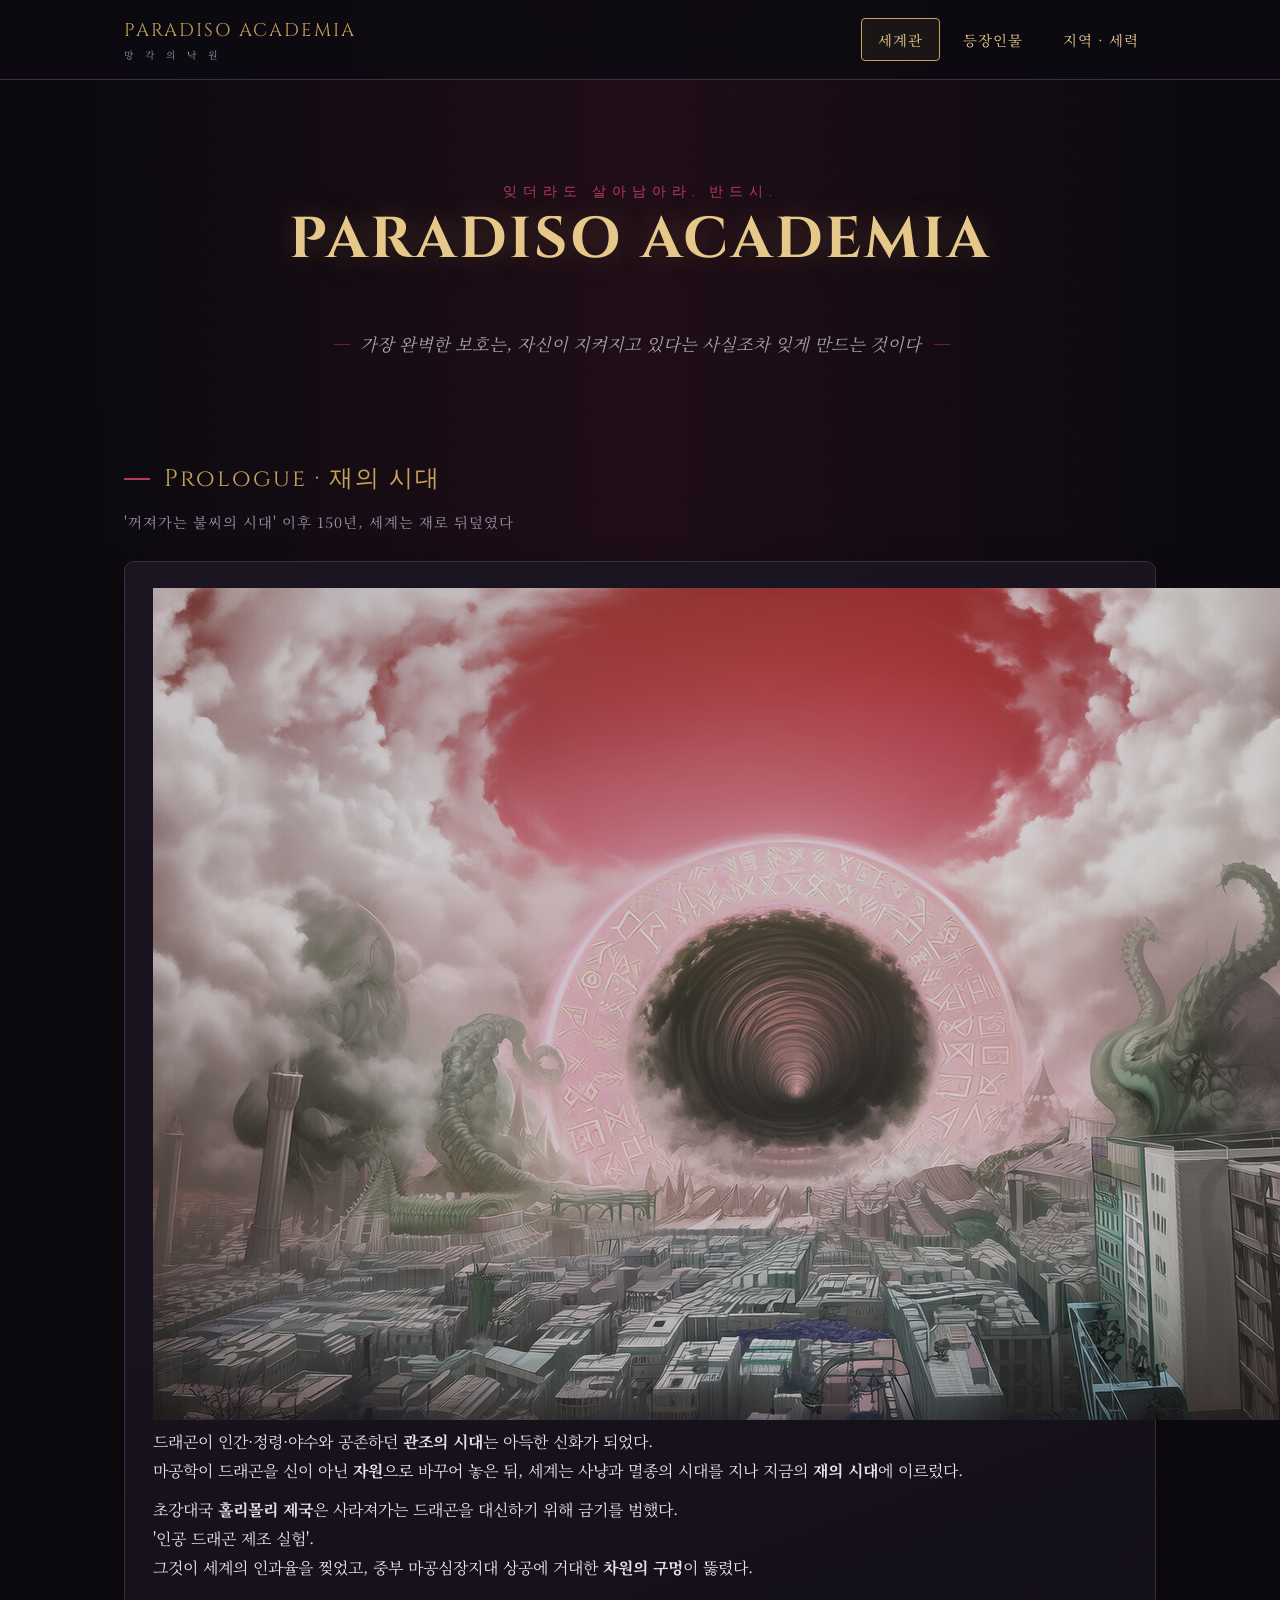
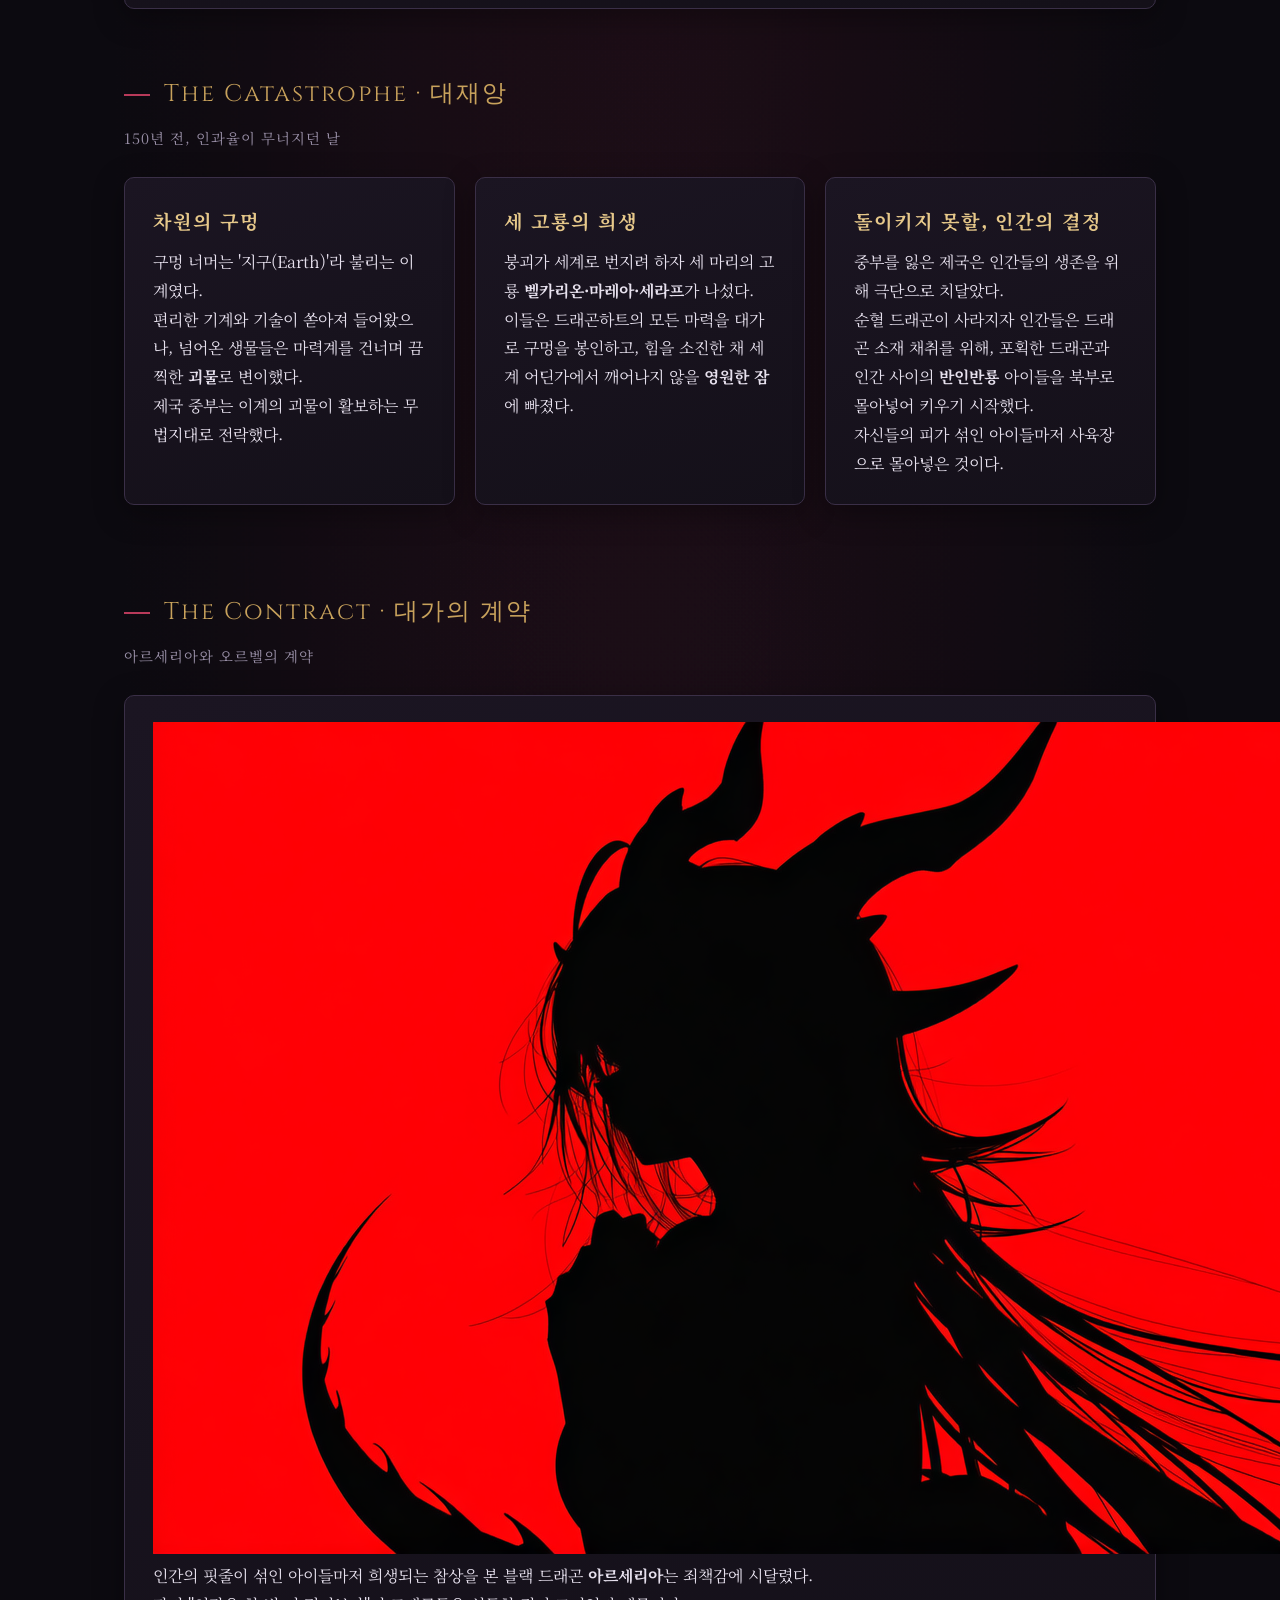
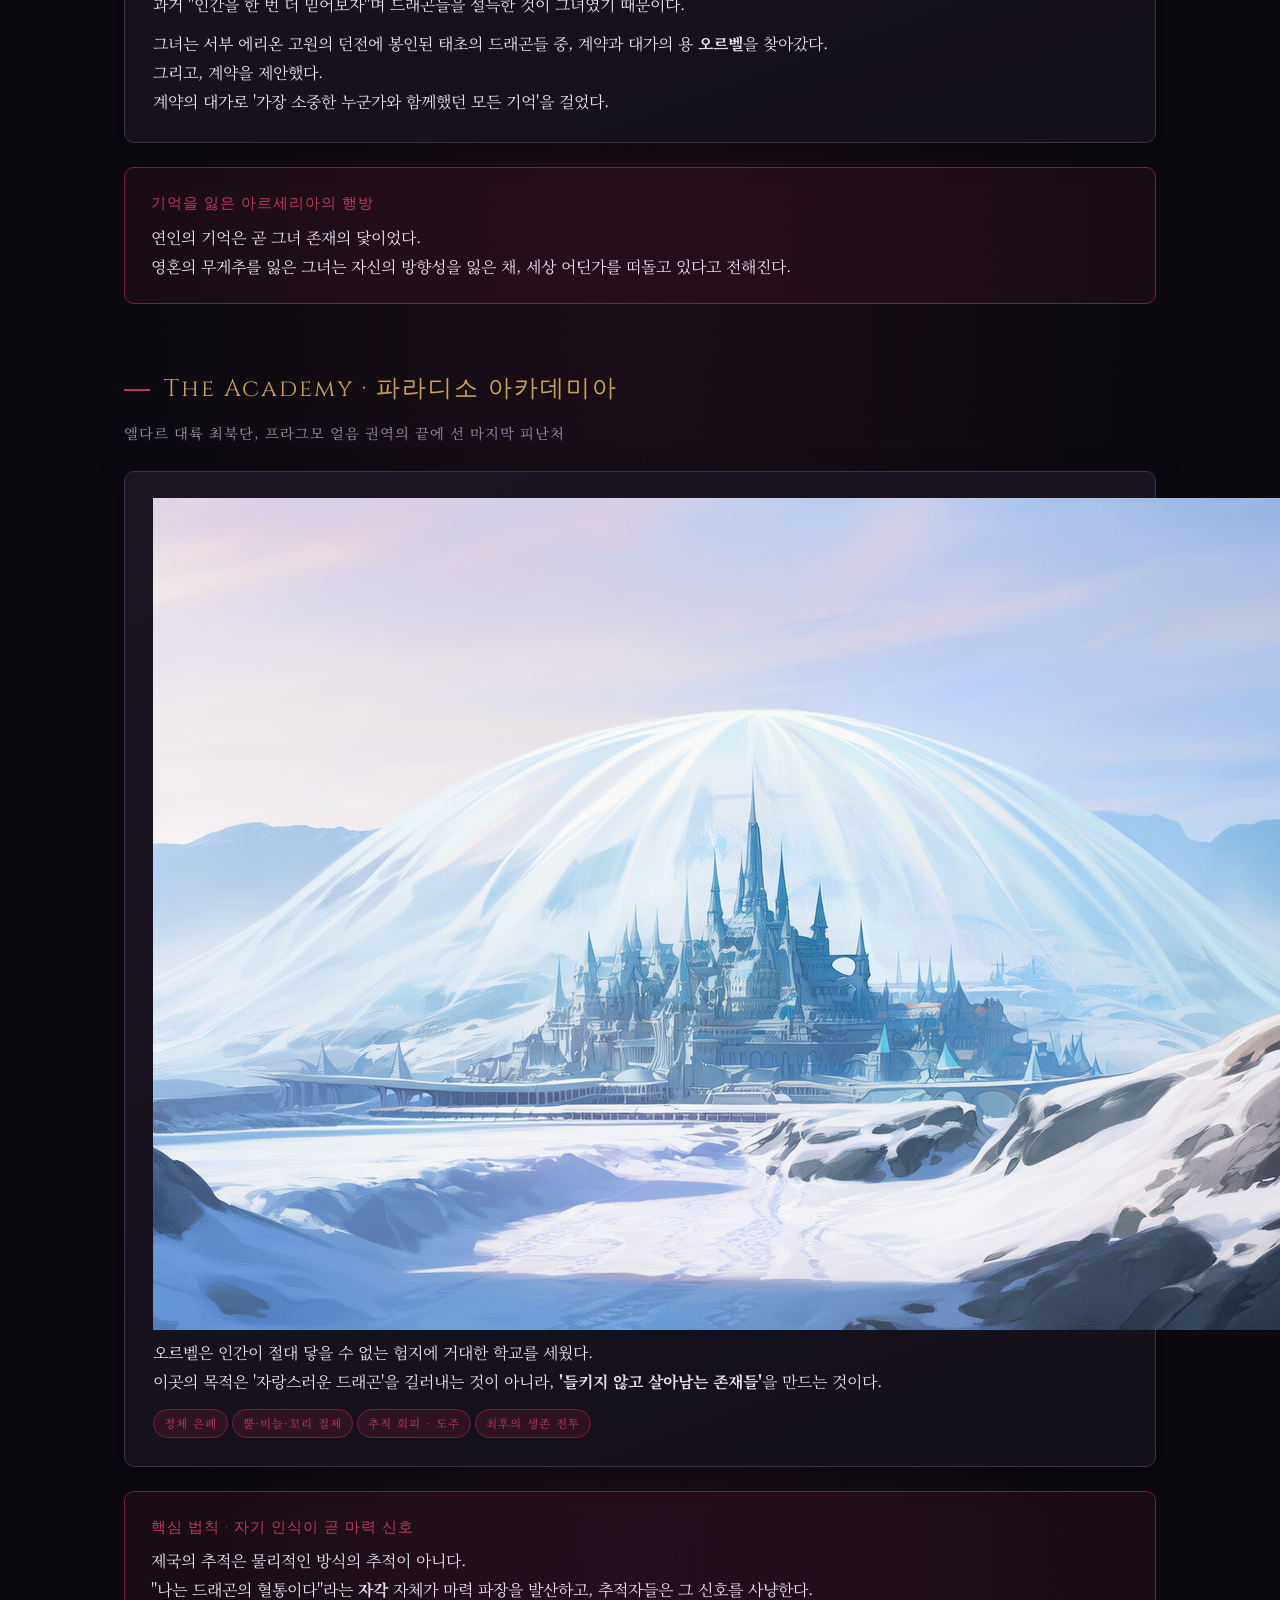
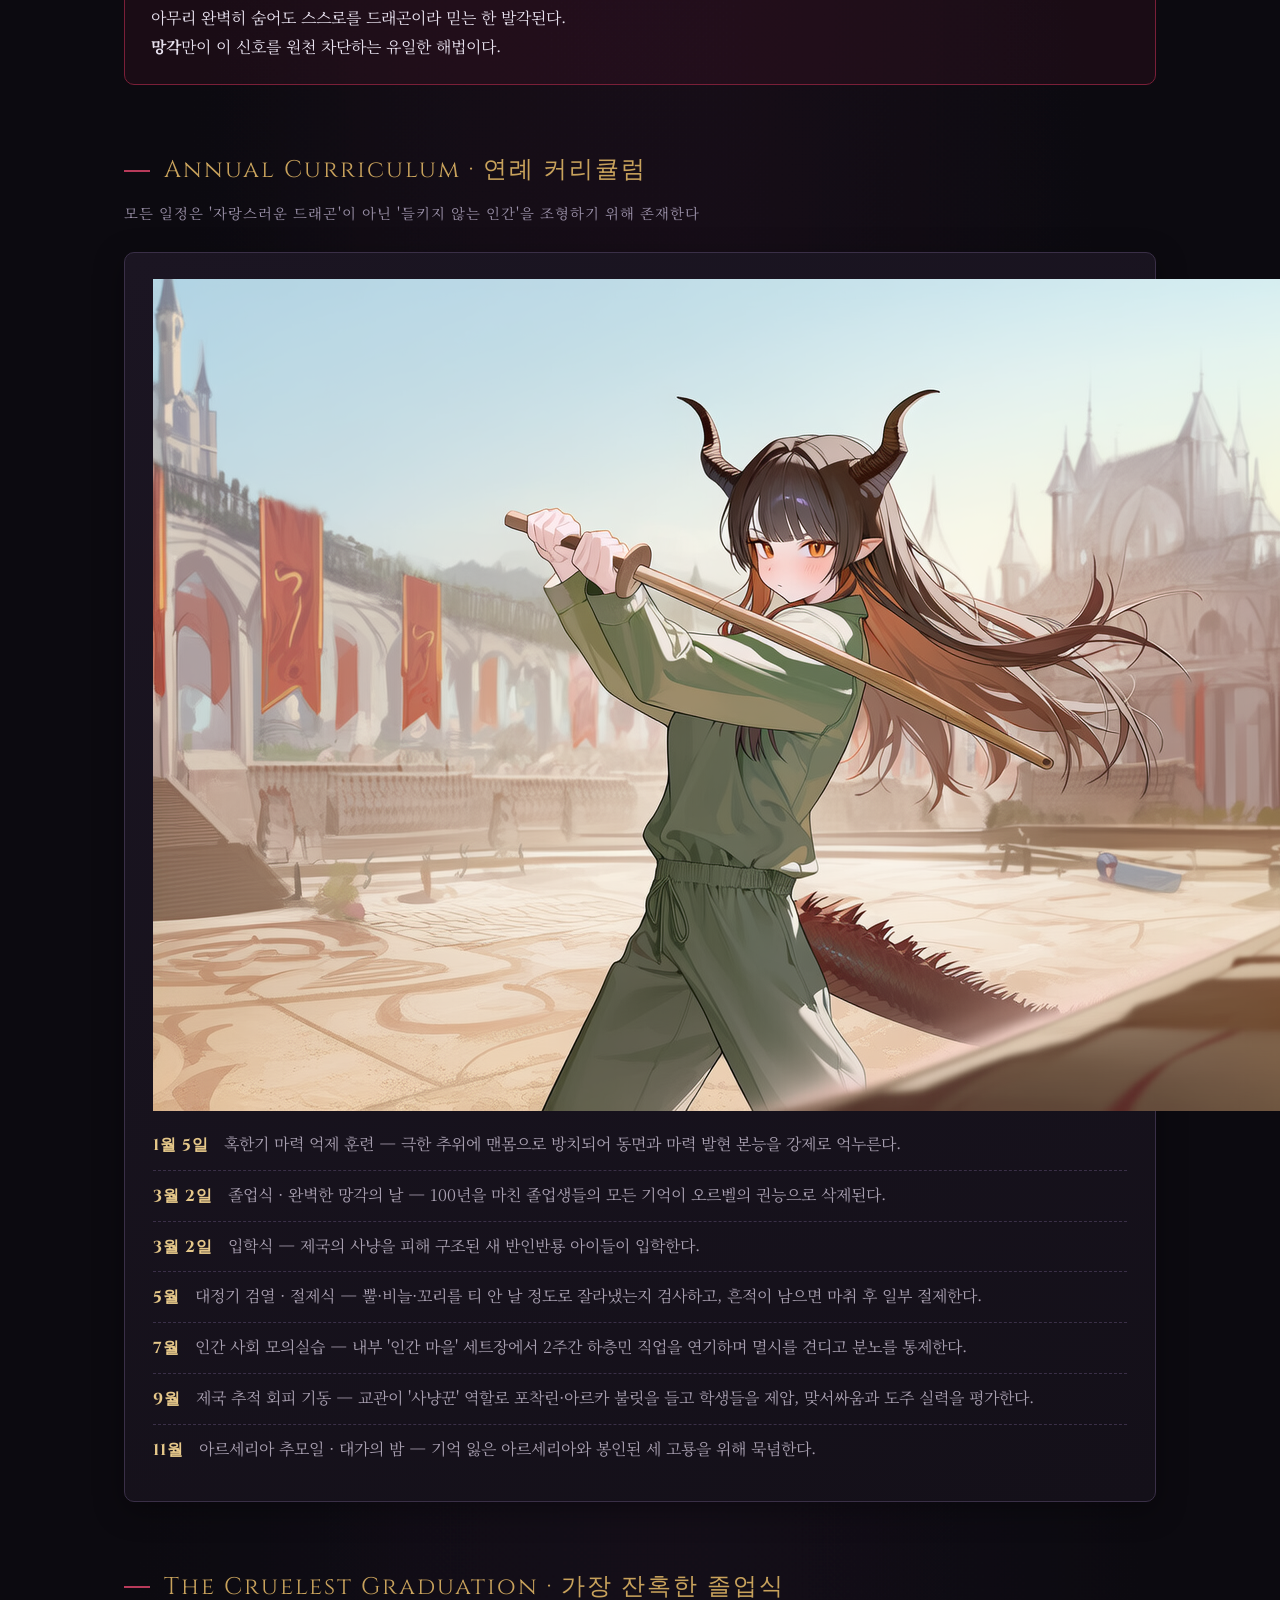
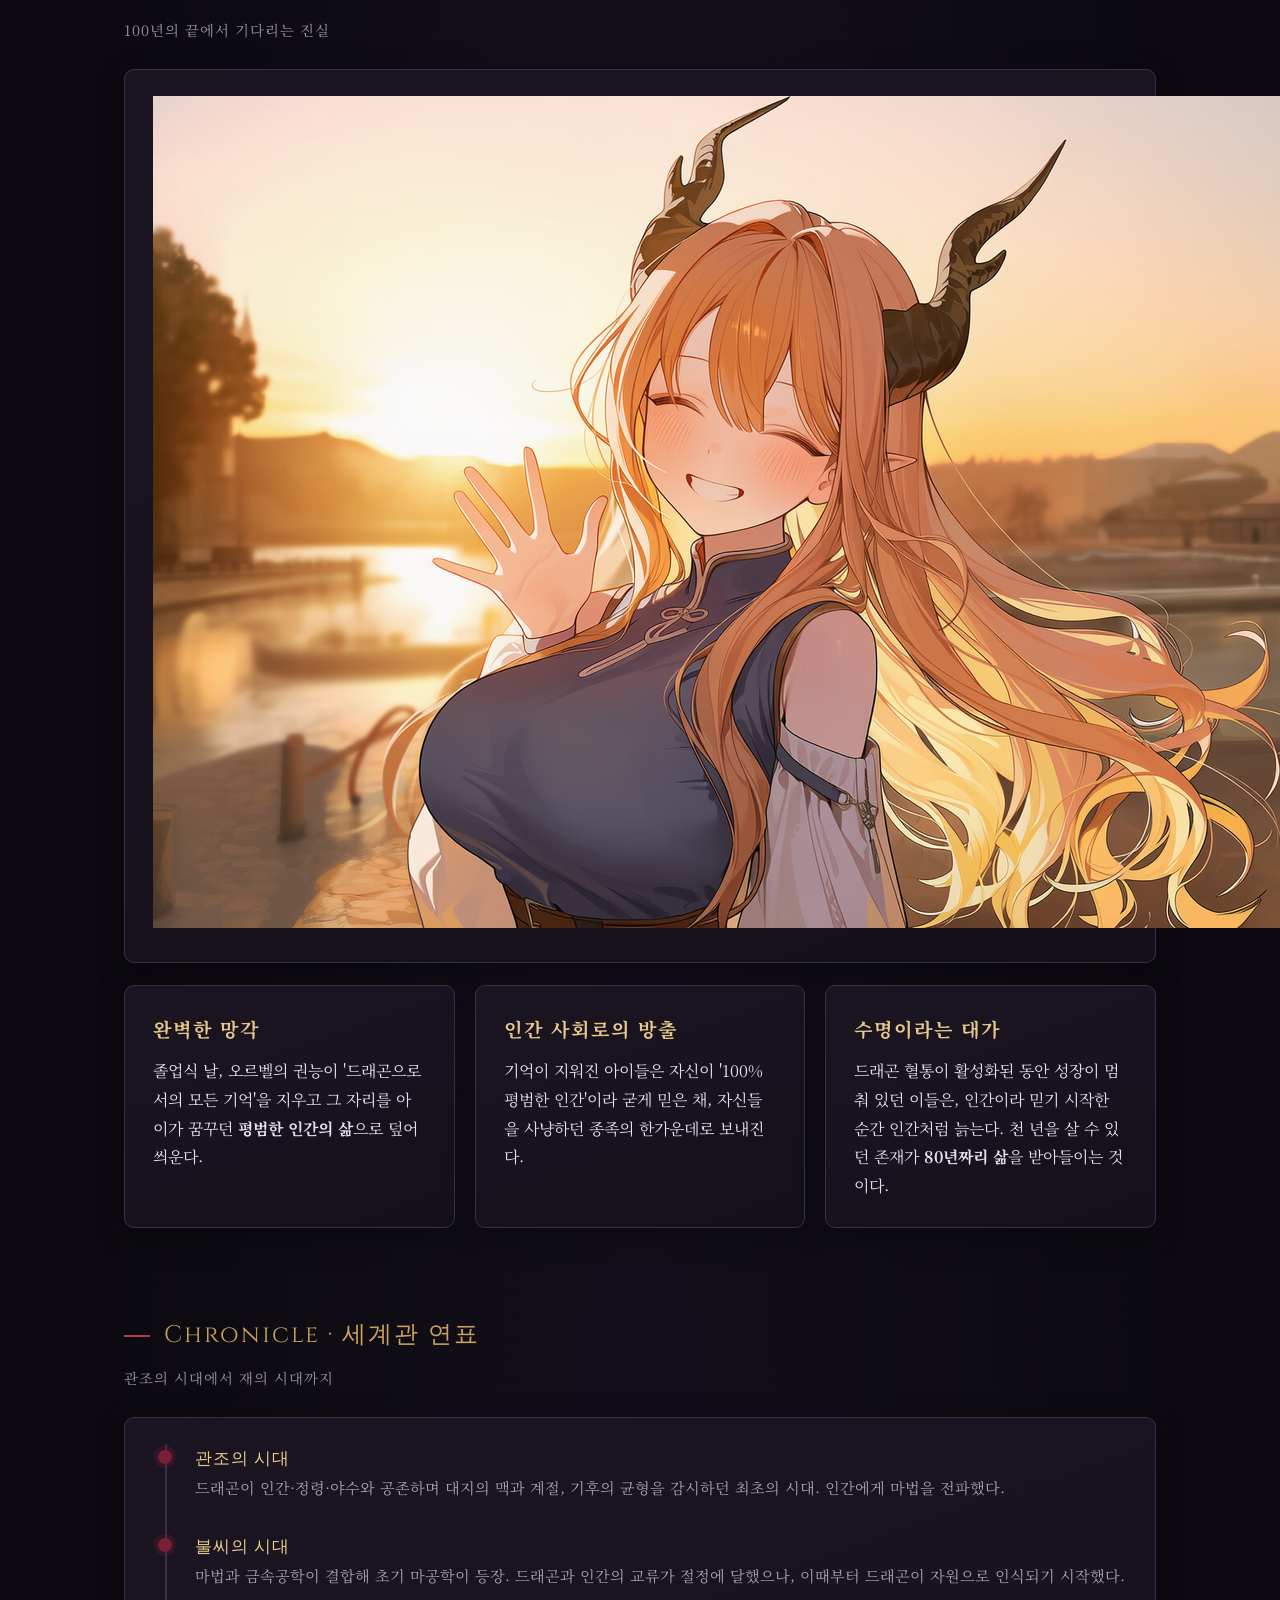
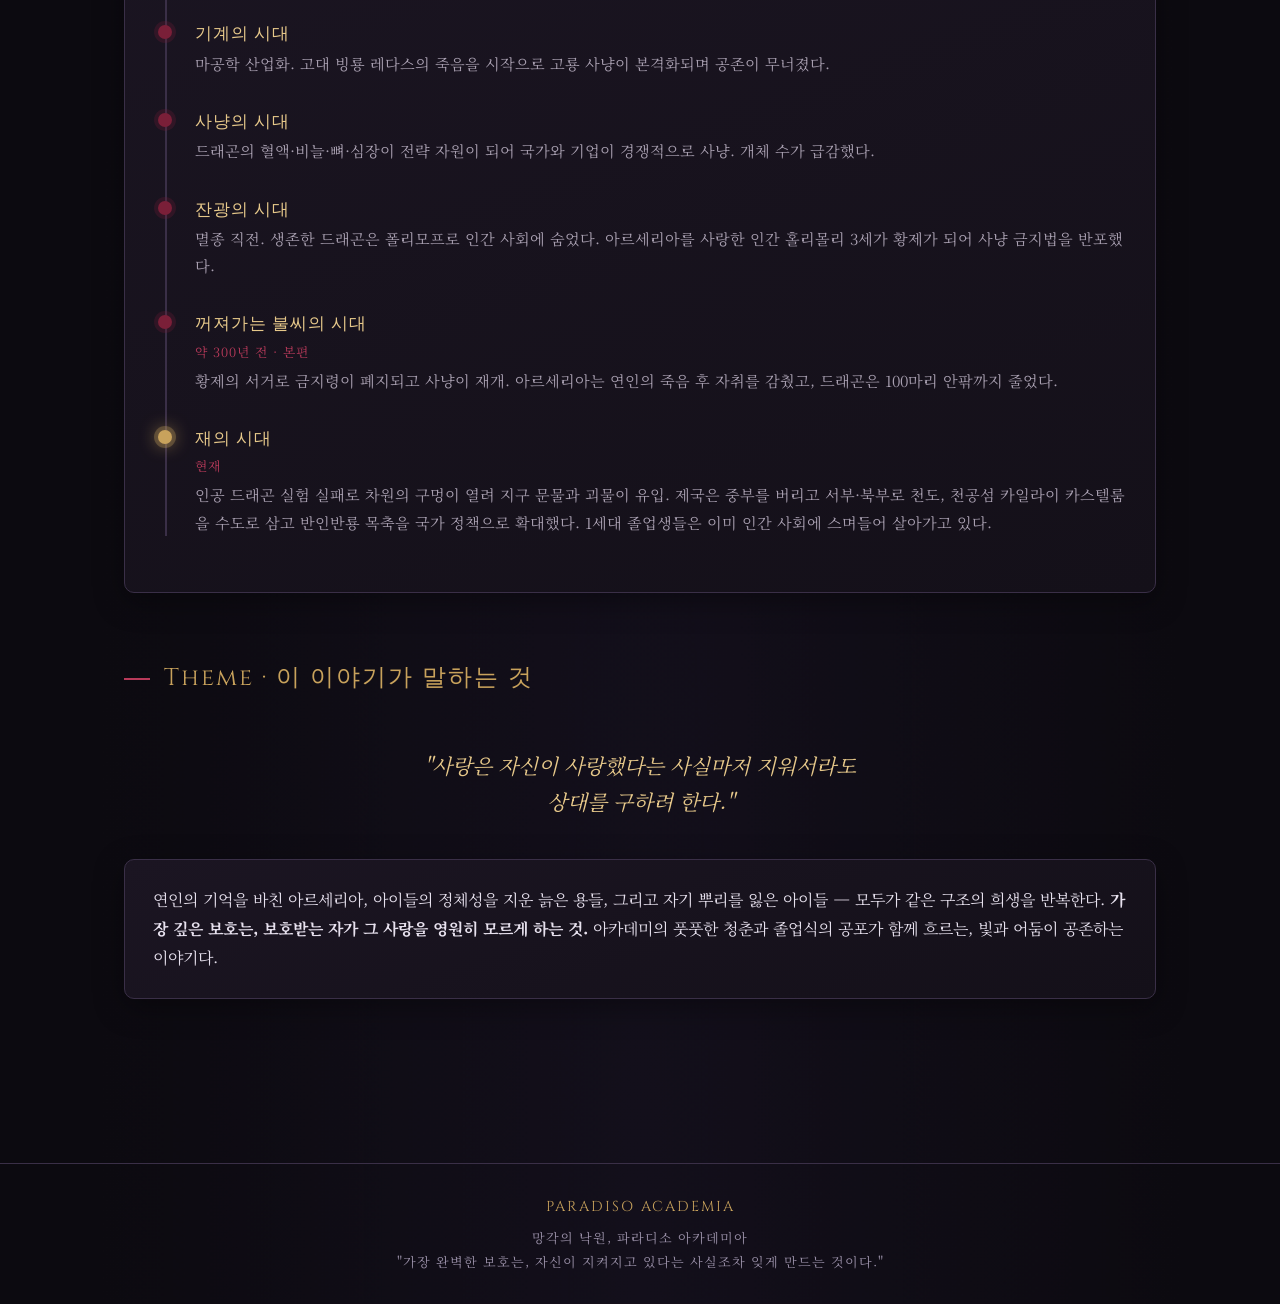
==== commit 771afc8b: "Add files via upload" ====
--- a/index.html
+++ b/index.html
@@ -23,6 +23,7 @@
 <div class="sec-title">Prologue · 재의 시대</div>
 <div class="sec-sub">'꺼져가는 불씨의 시대' 이후 150년, 세계는 재로 뒤덮였다</div>
 <div class="panel">
+<img src="assets/images/SGY_1.png">
 <p>드래곤이 인간·정령·야수와 공존하던 <b>관조의 시대</b>는 아득한 신화가 되었다.<br>마공학이 드래곤을 신이 아닌 <b>자원</b>으로 바꾸어 놓은 뒤, 세계는 사냥과 멸종의 시대를 지나 지금의 <b>재의 시대</b>에 이르렀다.<br></p>
 <p>초강대국 <b>홀리몰리 제국</b>은 사라져가는 드래곤을 대신하기 위해 금기를 범했다.<br>'인공 드래곤 제조 실험'.<br>그것이 세계의 인과율을 찢었고, 중부 마공심장지대 상공에 거대한 <b>차원의 구멍</b>이 뚫렸다.</p>
 </div>
@@ -31,7 +32,7 @@
 <section>
 <div class="sec-title">The Catastrophe · 대재앙</div>
 <div class="sec-sub">150년 전, 인과율이 무너지던 날</div>
-<img src="assets/images/SGY_1.png">
+
 <div class="grid">
 <div class="panel"><h3>차원의 구멍</h3><p>구멍 너머는 '지구(Earth)'라 불리는 이계였다.<br>편리한 기계와 기술이 쏟아져 들어왔으나, 넘어온 생물들은 마력계를 건너며 끔찍한 <b>괴물</b>로 변이했다.<br>제국 중부는 이계의 괴물이 활보하는 무법지대로 전락했다.<br></p></div>
 <div class="panel"><h3>세 고룡의 희생</h3><p>붕괴가 세계로 번지려 하자 세 마리의 고룡 <b>벨카리온·마레아·세라프</b>가 나섰다.<br>이들은 드래곤하트의 모든 마력을 대가로 구멍을 봉인하고, 힘을 소진한 채 세계 어딘가에서 깨어나지 않을 <b>영원한 잠</b>에 빠졌다.<br></p></div>
@@ -42,8 +43,8 @@
 <section>
 <div class="sec-title">The Contract · 대가의 계약</div>
 <div class="sec-sub">아르세리아와 오르벨의 계약</div>
+<div class="panel">
 <img src="assets/images/SGY_2.png">
-<div class="panel">
 <p>인간의 핏줄이 섞인 아이들마저 희생되는 참상을 본 블랙 드래곤 <b>아르세리아</b>는 죄책감에 시달렸다.<br>과거 "인간을 한 번 더 믿어보자"며 드래곤들을 설득한 것이 그녀였기 때문이다.<br></p>
 <p>그녀는 서부 에리온 고원의 던전에 봉인된 태초의 드래곤들 중, 계약과 대가의 용 <b>오르벨</b>을 찾아갔다.<br>그리고, 계약을 제안했다.<br>계약의 대가로 '가장 소중한 누군가와 함께했던 모든 기억'을 걸었다.</p>
 </div>
@@ -54,8 +55,8 @@
 <section>
 <div class="sec-title">The Academy · 파라디소 아카데미아</div>
 <div class="sec-sub">엘다르 대륙 최북단, 프라그모 얼음 권역의 끝에 선 마지막 피난처</div>
+<div class="panel">
 <img src="assets/images/SGY_3.png">
-<div class="panel">
 <p>오르벨은 인간이 절대 닿을 수 없는 험지에 거대한 학교를 세웠다.<br>이곳의 목적은 '자랑스러운 드래곤'을 길러내는 것이 아니라, <b>'들키지 않고 살아남는 존재들'</b>을 만드는 것이다.<br></p>
 <p><span class="tag">정체 은폐</span><span class="tag">뿔·비늘·꼬리 절제</span><span class="tag">추적 회피 · 도주</span><span class="tag">최후의 생존 전투</span></p>
 </div>
@@ -66,8 +67,8 @@
 <section>
 <div class="sec-title">Annual Curriculum · 연례 커리큘럼</div>
 <div class="sec-sub">모든 일정은 '자랑스러운 드래곤'이 아닌 '들키지 않는 인간'을 조형하기 위해 존재한다</div>
+<div class="panel"><ul class="curric">
 <img src="assets/images/SGY_4.png">
-<div class="panel"><ul class="curric">
 <li><b>1월 5일</b> 혹한기 마력 억제 훈련 — 극한 추위에 맨몸으로 방치되어 동면과 마력 발현 본능을 강제로 억누른다.</li>
 <li><b>3월 2일</b> 졸업식 · 완벽한 망각의 날 — 100년을 마친 졸업생들의 모든 기억이 오르벨의 권능으로 삭제된다.</li>
 <li><b>3월 2일</b> 입학식 — 제국의 사냥을 피해 구조된 새 반인반룡 아이들이 입학한다.</li>
@@ -81,7 +82,9 @@
 <section>
 <div class="sec-title">The Cruelest Graduation · 가장 잔혹한 졸업식</div>
 <div class="sec-sub">100년의 끝에서 기다리는 진실</div>
+<div class="panel">
 <img src="assets/images/SGY_5.png">
+</div>
 <div class="grid">
 <div class="panel"><h3>완벽한 망각</h3><p>졸업식 날, 오르벨의 권능이 '드래곤으로서의 모든 기억'을 지우고 그 자리를 아이가 꿈꾸던 <b>평범한 인간의 삶</b>으로 덮어씌운다.</p></div>
 <div class="panel"><h3>인간 사회로의 방출</h3><p>기억이 지워진 아이들은 자신이 '100% 평범한 인간'이라 굳게 믿은 채, 자신들을 사냥하던 종족의 한가운데로 보내진다.</p></div>
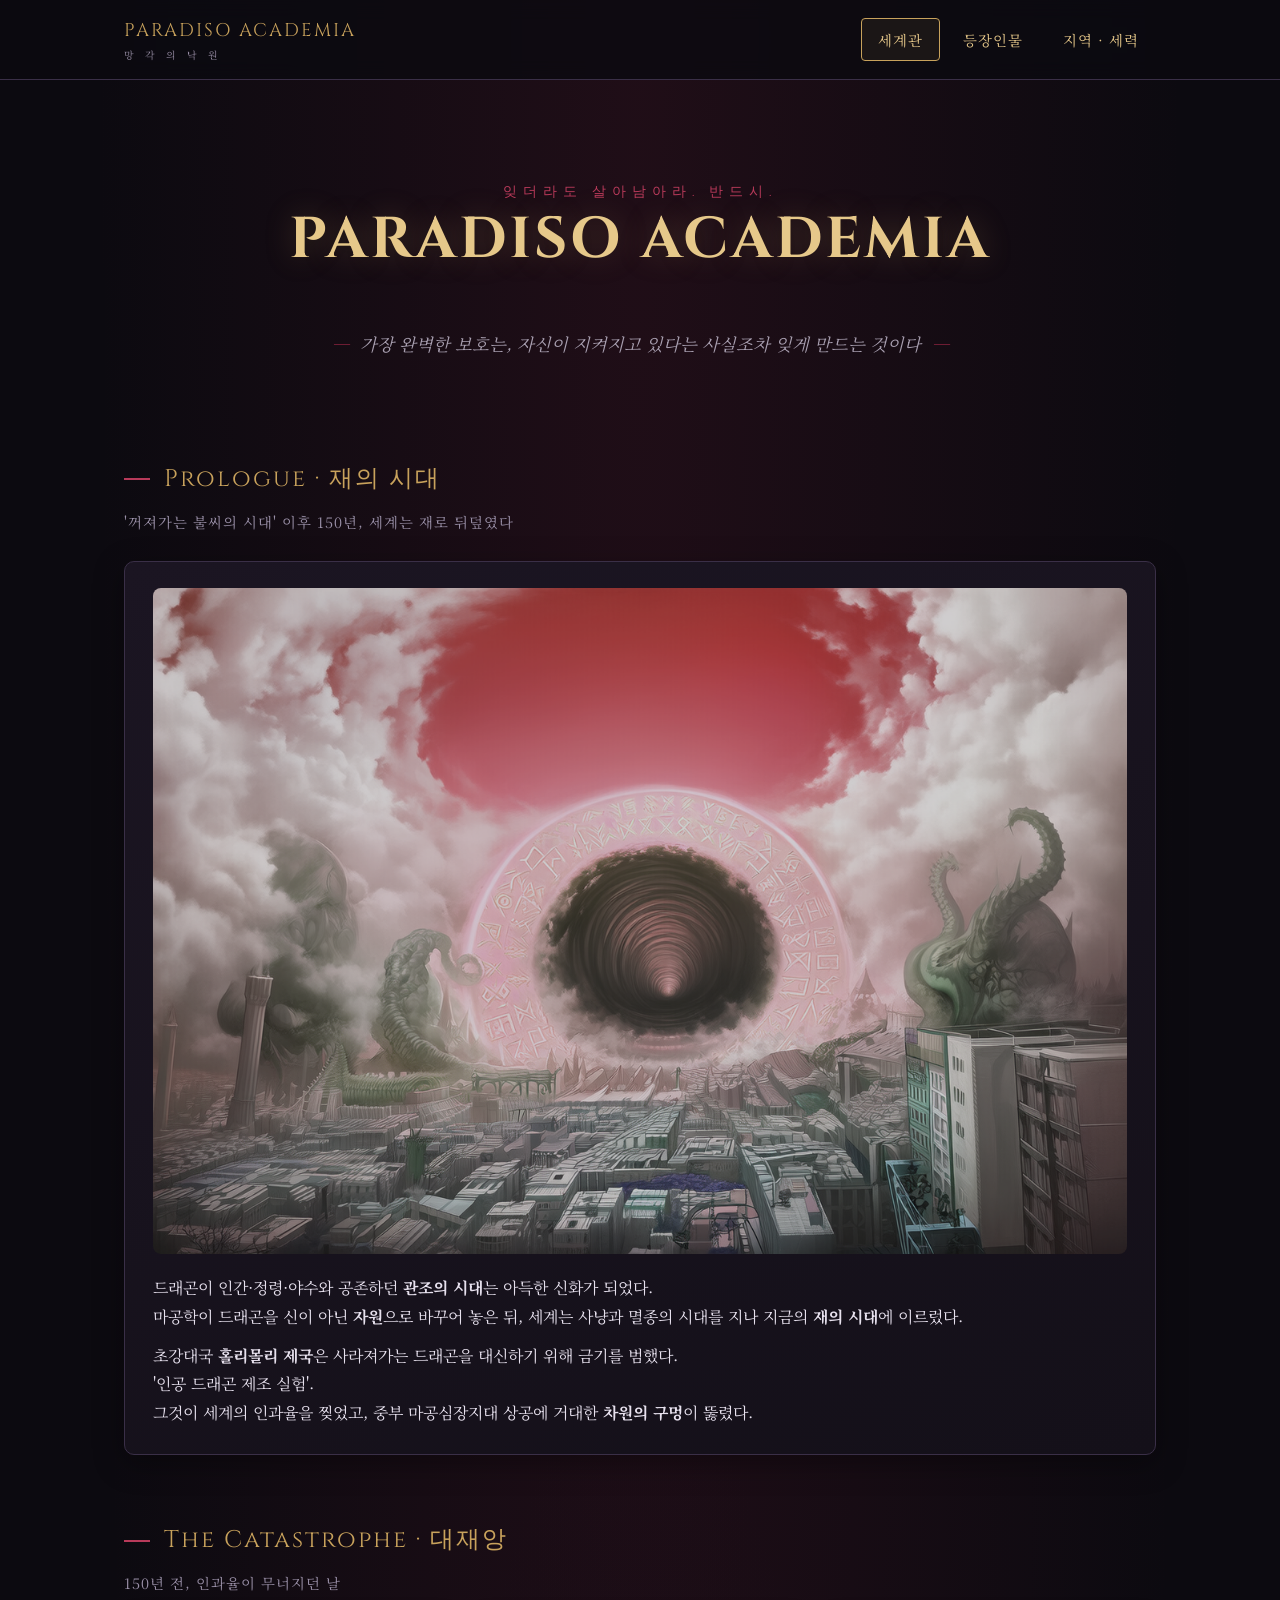
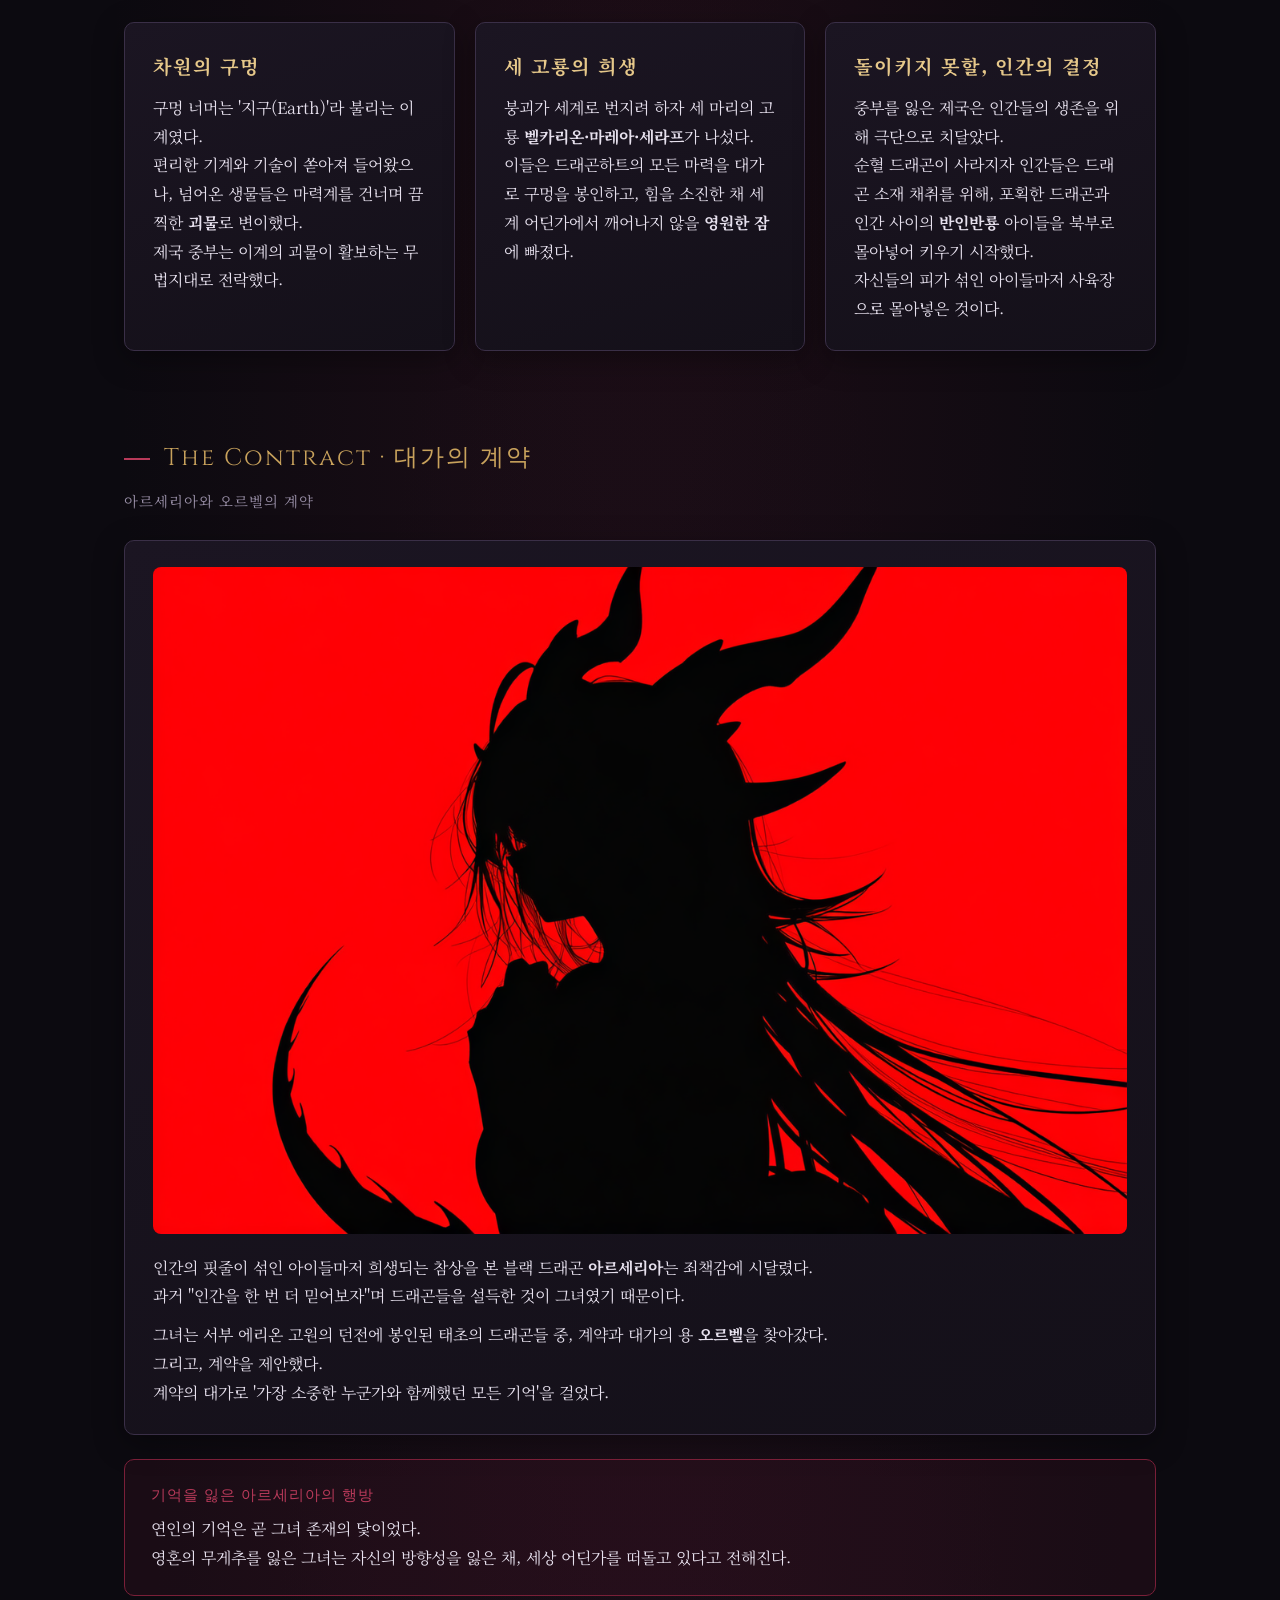
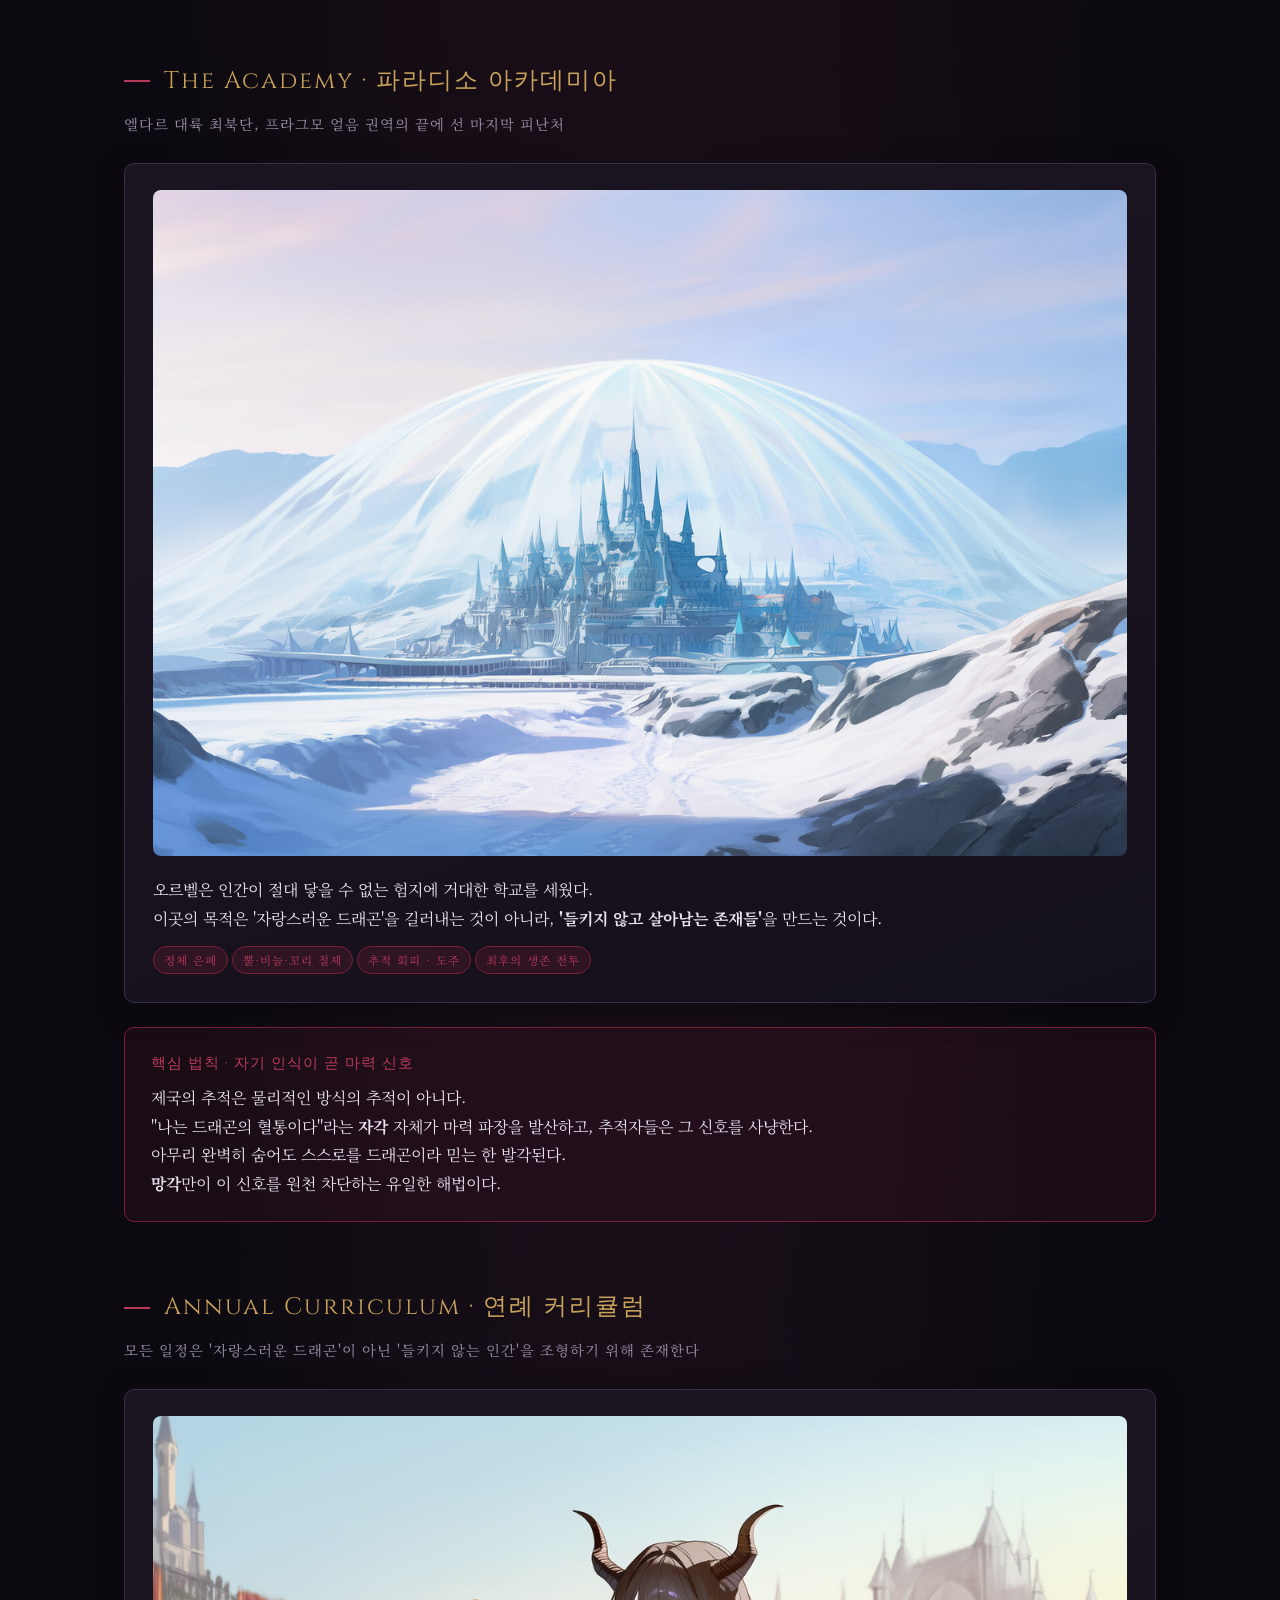
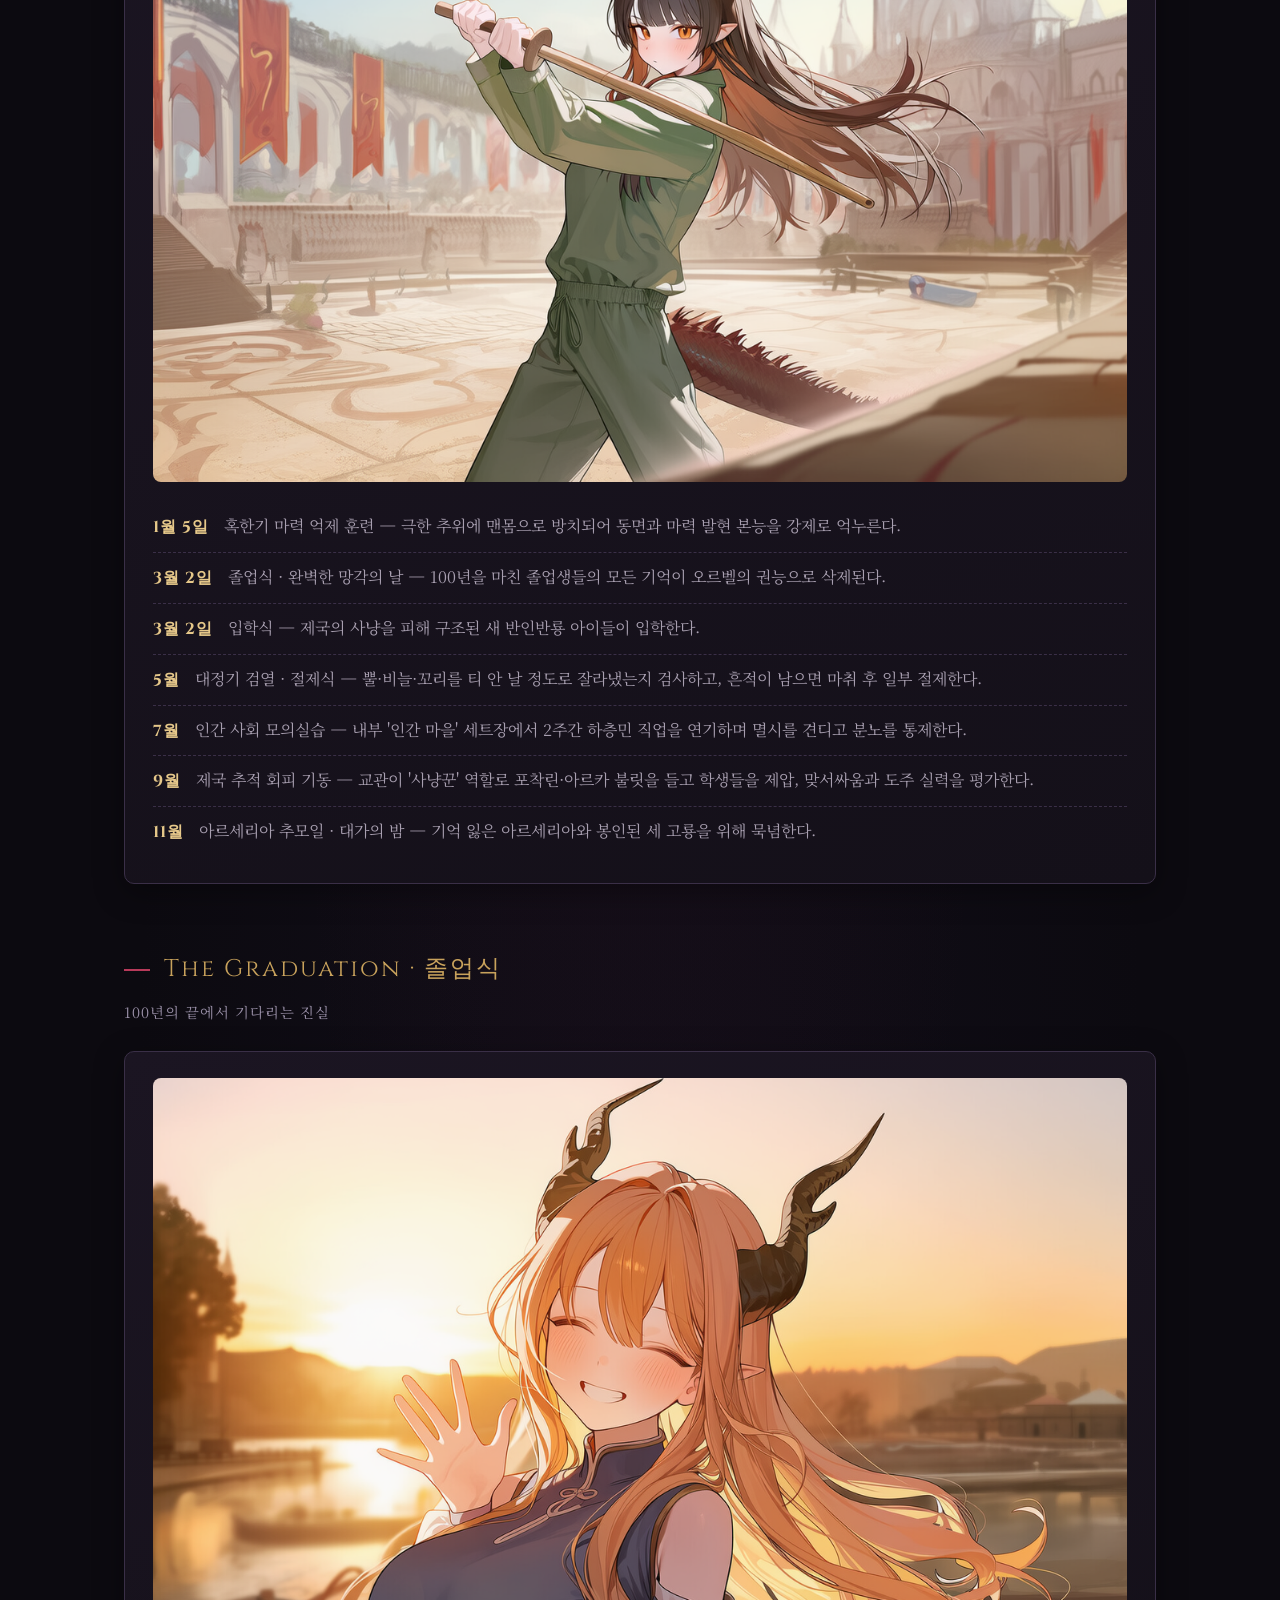
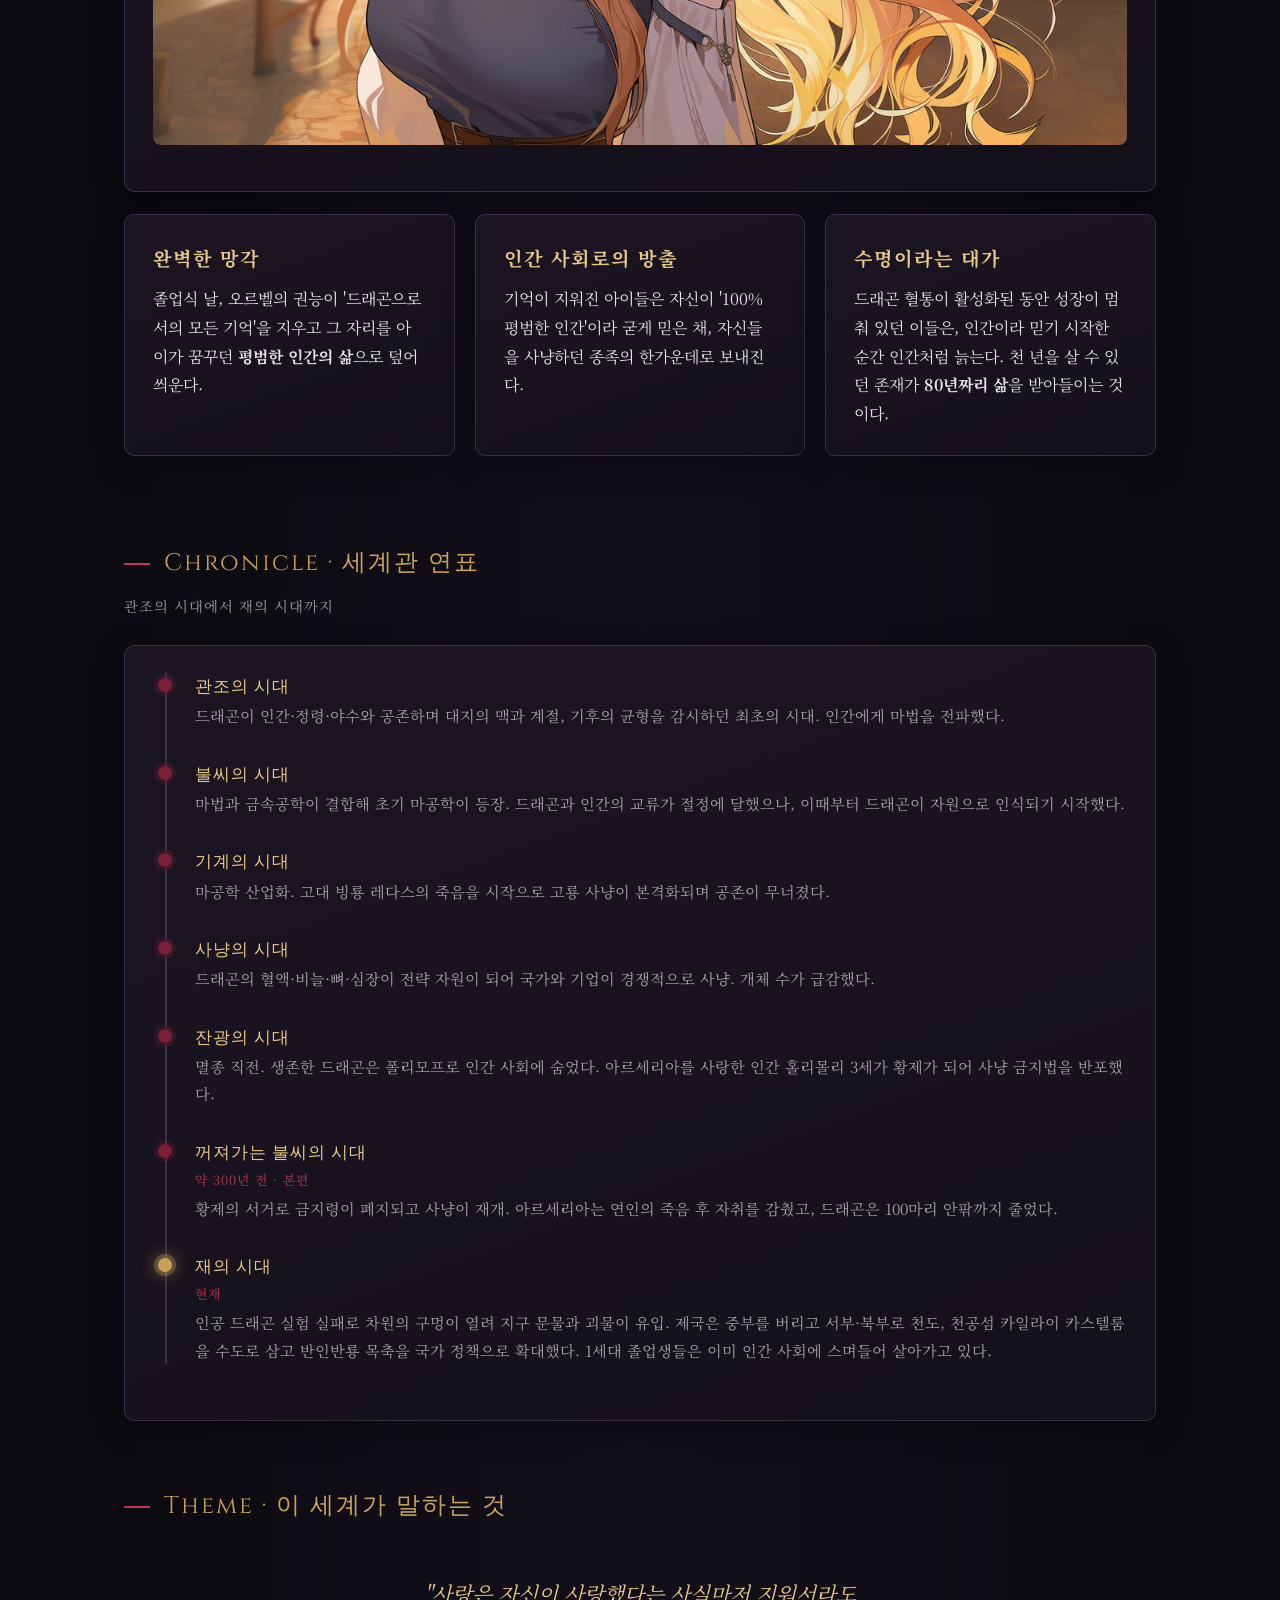
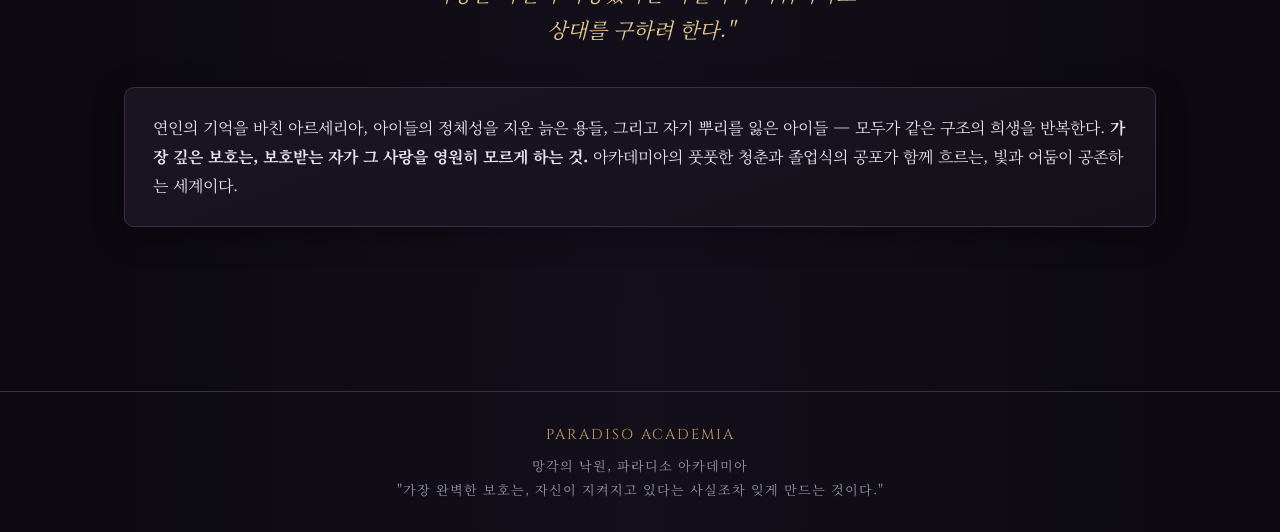
==== commit 55e6a101: "Add files via upload" ====
--- a/index.html
+++ b/index.html
@@ -80,7 +80,7 @@
 </section>
 
 <section>
-<div class="sec-title">The Cruelest Graduation · 가장 잔혹한 졸업식</div>
+<div class="sec-title">The Graduation · 졸업식</div>
 <div class="sec-sub">100년의 끝에서 기다리는 진실</div>
 <div class="panel">
 <img src="assets/images/SGY_5.png">
@@ -109,9 +109,9 @@
 </section>
 
 <section>
-<div class="sec-title">Theme · 이 이야기가 말하는 것</div>
+<div class="sec-title">Theme · 이 세계가 말하는 것</div>
 <div class="theme-quote">"사랑은 자신이 사랑했다는 사실마저 지워서라도<br>상대를 구하려 한다."</div>
-<div class="panel"><p>연인의 기억을 바친 아르세리아, 아이들의 정체성을 지운 늙은 용들, 그리고 자기 뿌리를 잃은 아이들 — 모두가 같은 구조의 희생을 반복한다. <b>가장 깊은 보호는, 보호받는 자가 그 사랑을 영원히 모르게 하는 것.</b> 아카데미의 풋풋한 청춘과 졸업식의 공포가 함께 흐르는, 빛과 어둠이 공존하는 이야기다.</p></div>
+<div class="panel"><p>연인의 기억을 바친 아르세리아, 아이들의 정체성을 지운 늙은 용들, 그리고 자기 뿌리를 잃은 아이들 — 모두가 같은 구조의 희생을 반복한다. <b>가장 깊은 보호는, 보호받는 자가 그 사랑을 영원히 모르게 하는 것.</b> 아카데미아의 풋풋한 청춘과 졸업식의 공포가 함께 흐르는, 빛과 어둠이 공존하는 세계이다.</p></div>
 </section>
 </main>
 
--- a/style.css
+++ b/style.css
@@ -111,8 +111,18 @@
 .char:hover{transform:translateY(-5px);border-color:var(--gold);box-shadow:0 14px 34px rgba(0,0,0,.5);}
 .char .cap{padding:18px 20px;}
 .char .avatar{
-  height:90px;display:flex;align-items:center;justify-content:center;
-  font-family:'Cinzel';font-size:2rem;letter-spacing:3px;color:#0c0a10;font-weight:700;
+    width:100%;
+    aspect-ratio:1/1;
+    overflow:hidden;
+    background:#120e18;
+}
+
+.char .avatar img{
+    width:100%;
+    height:100%;
+    display:block;
+    object-fit:cover;
+    object-position:center top;
 }
 .char h4{font-size:1.15rem;color:var(--gold-l);letter-spacing:1px;margin-bottom:2px;}
 .char .meta{color:var(--muted);font-size:.8rem;margin-bottom:10px;}
@@ -148,17 +158,13 @@
   border-color: var(--gold);
 }
 
-.past-wrapper {
-  display: grid;
-  grid-template-rows: 0fr;
-  opacity: 0;
-  transition: grid-template-rows 0.35s ease-out, opacity 0.35s ease-out, margin-top 0.35s ease-out;
-}
-
-.past-wrapper.open {
-  grid-template-rows: 1fr;
-  opacity: 1;
-  margin-top: 12px; 
+.past-wrapper{
+    display:none;
+    margin-top:12px;
+}
+
+.past-wrapper.open{
+    display:block;
 }
 
 .past-content {
@@ -208,4 +214,12 @@
 ul.curric li{padding:10px 0;border-bottom:1px dashed var(--line);color:var(--ash);}
 ul.curric li:last-child{border:none;}
 ul.curric li b{color:var(--gold-l);font-family:'Cinzel';letter-spacing:1px;margin-right:10px;}
-@media(max-width:600px){.hero{padding-top:56px;}nav.menu a{padding:6px 10px;font-size:.8rem;}}+@media(max-width:600px){.hero{padding-top:56px;}nav.menu a{padding:6px 10px;font-size:.8rem;}}
+.panel img{
+    width:100%;
+    max-width:100%;
+    height:auto;
+    display:block;
+    margin:0 auto 20px;
+    border-radius:8px;
+}
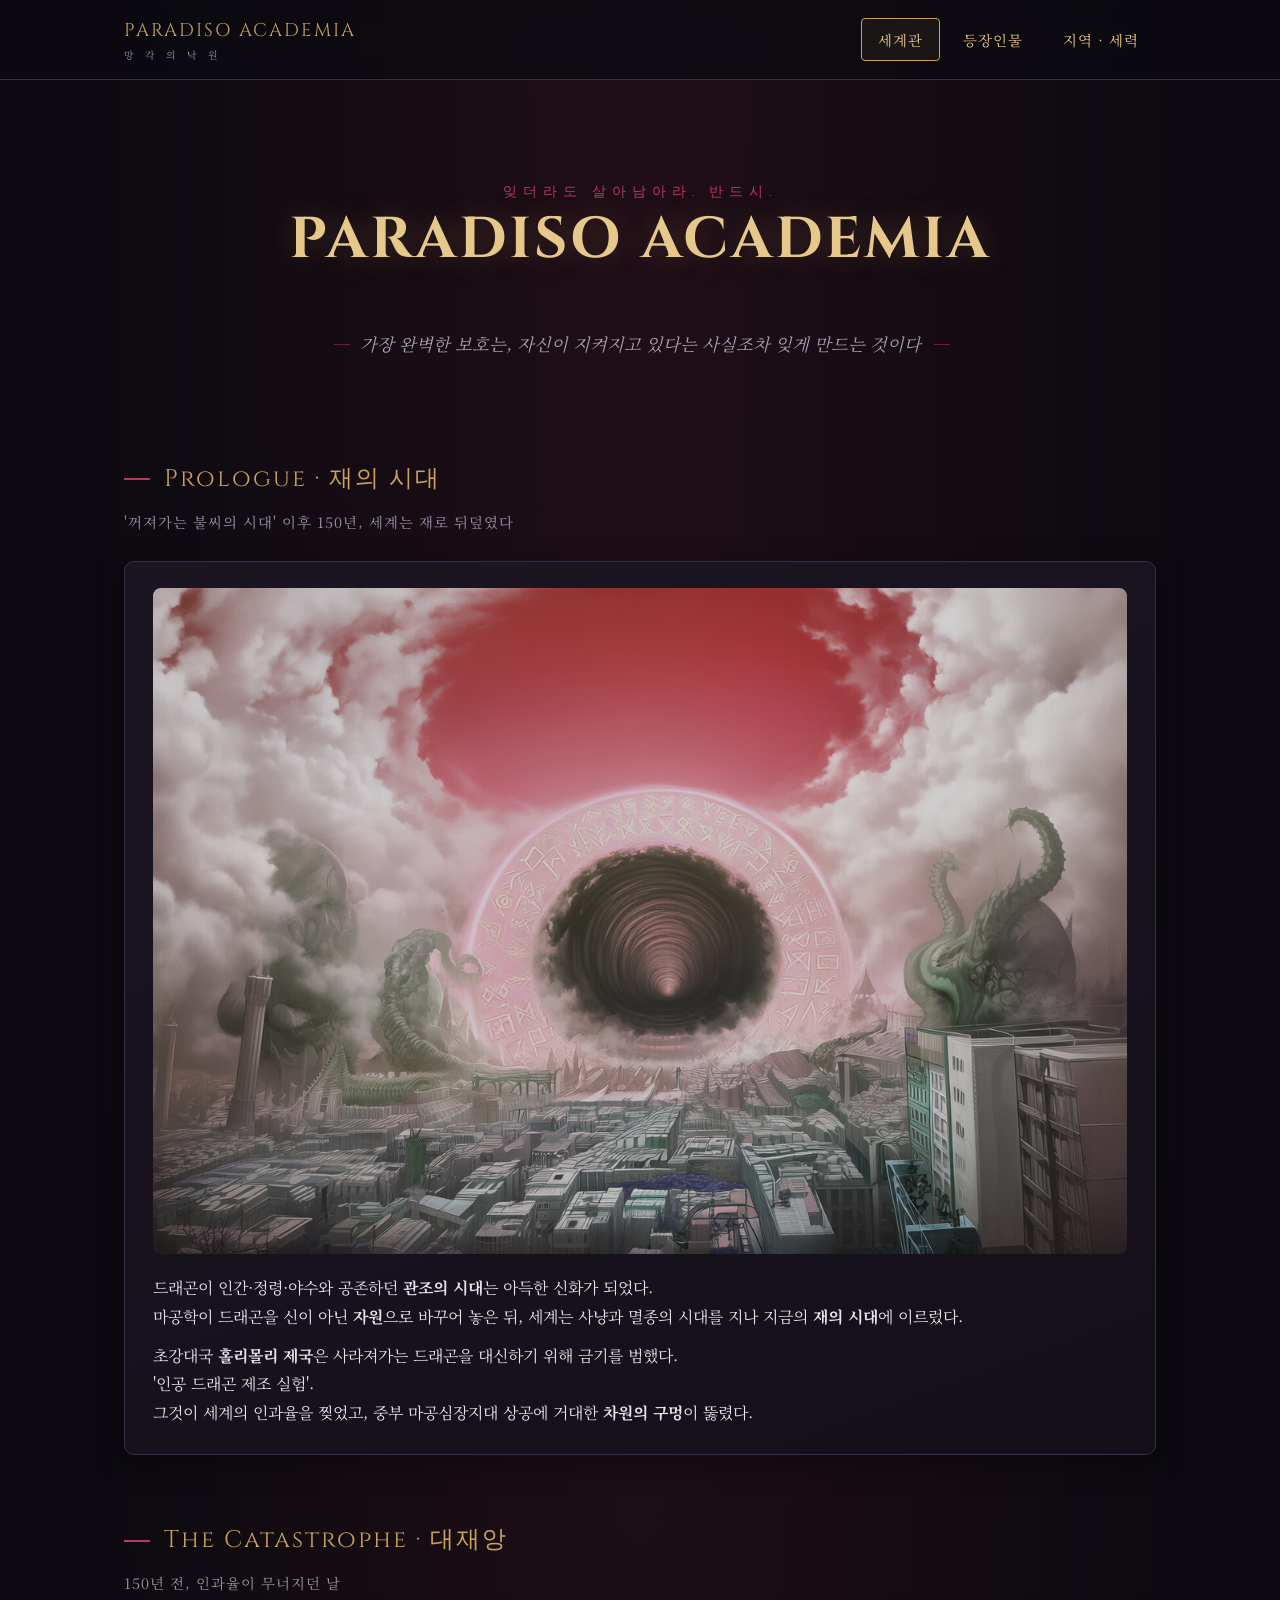
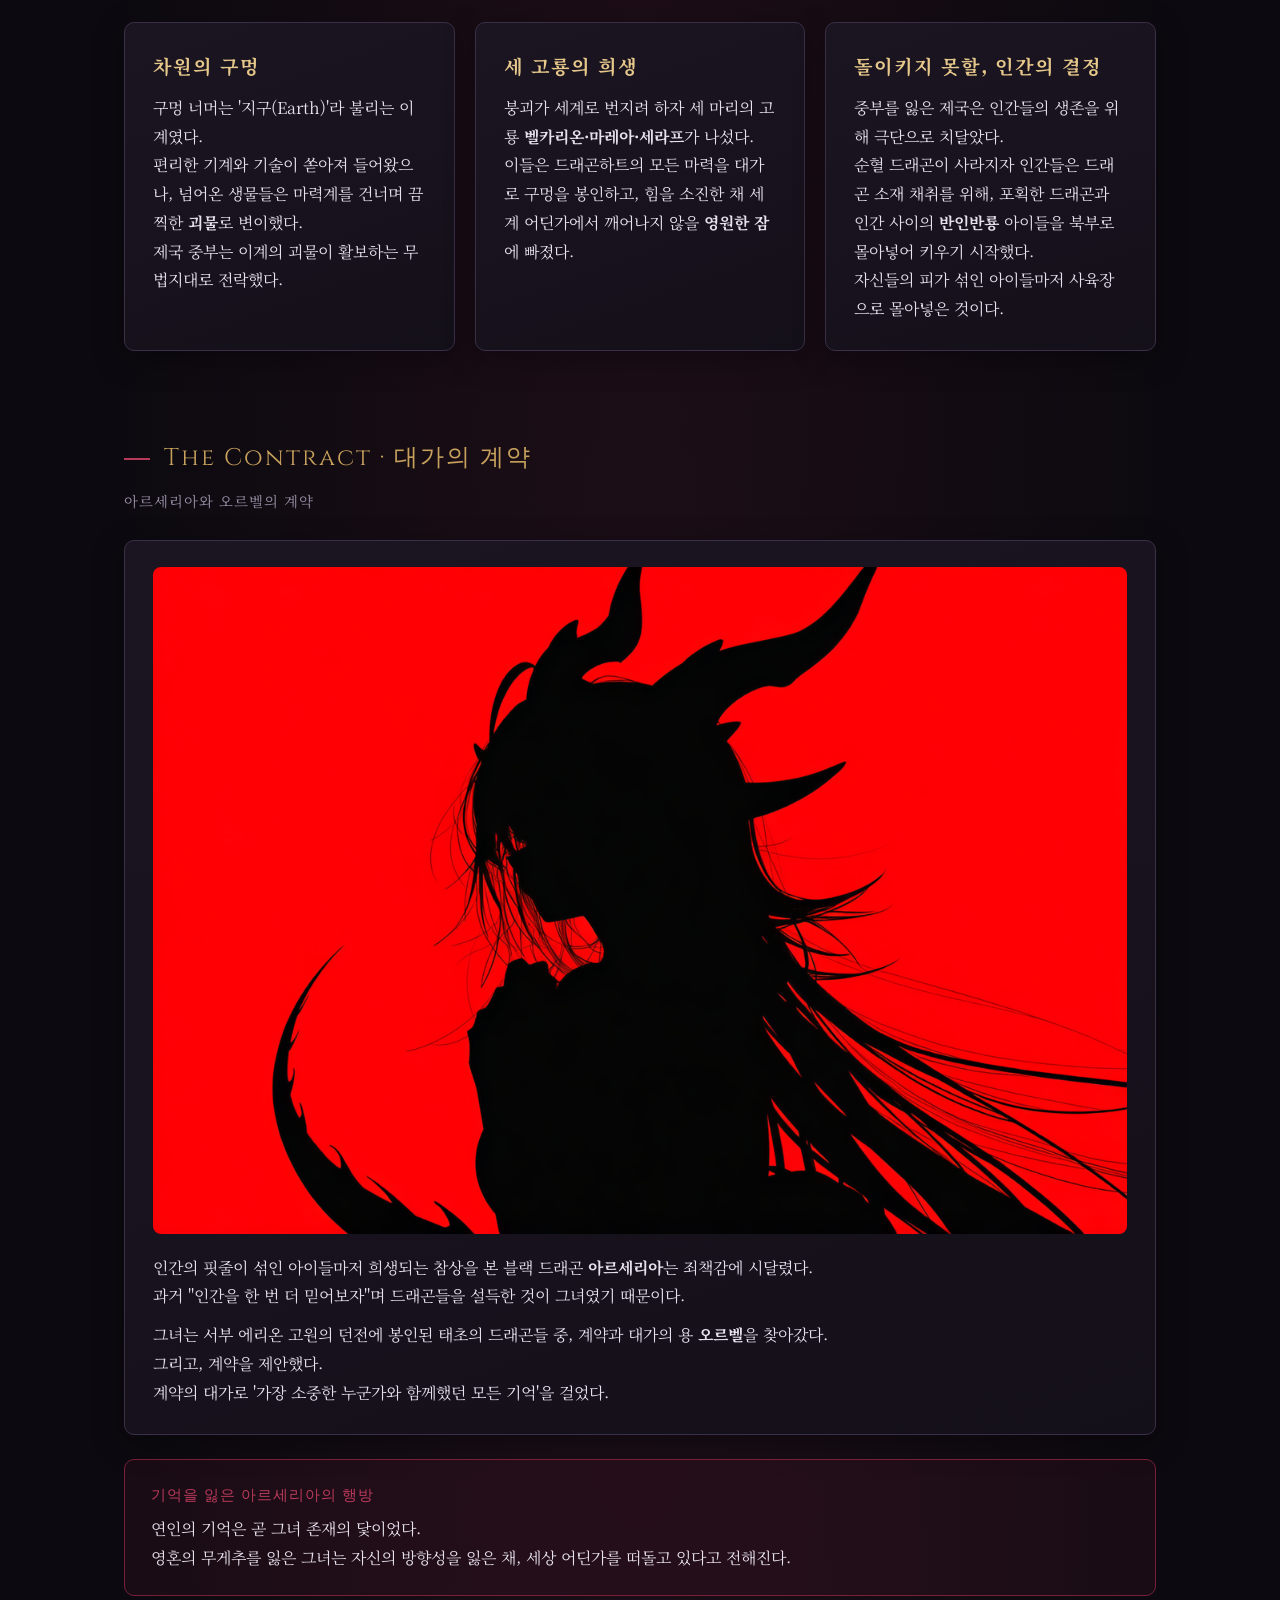
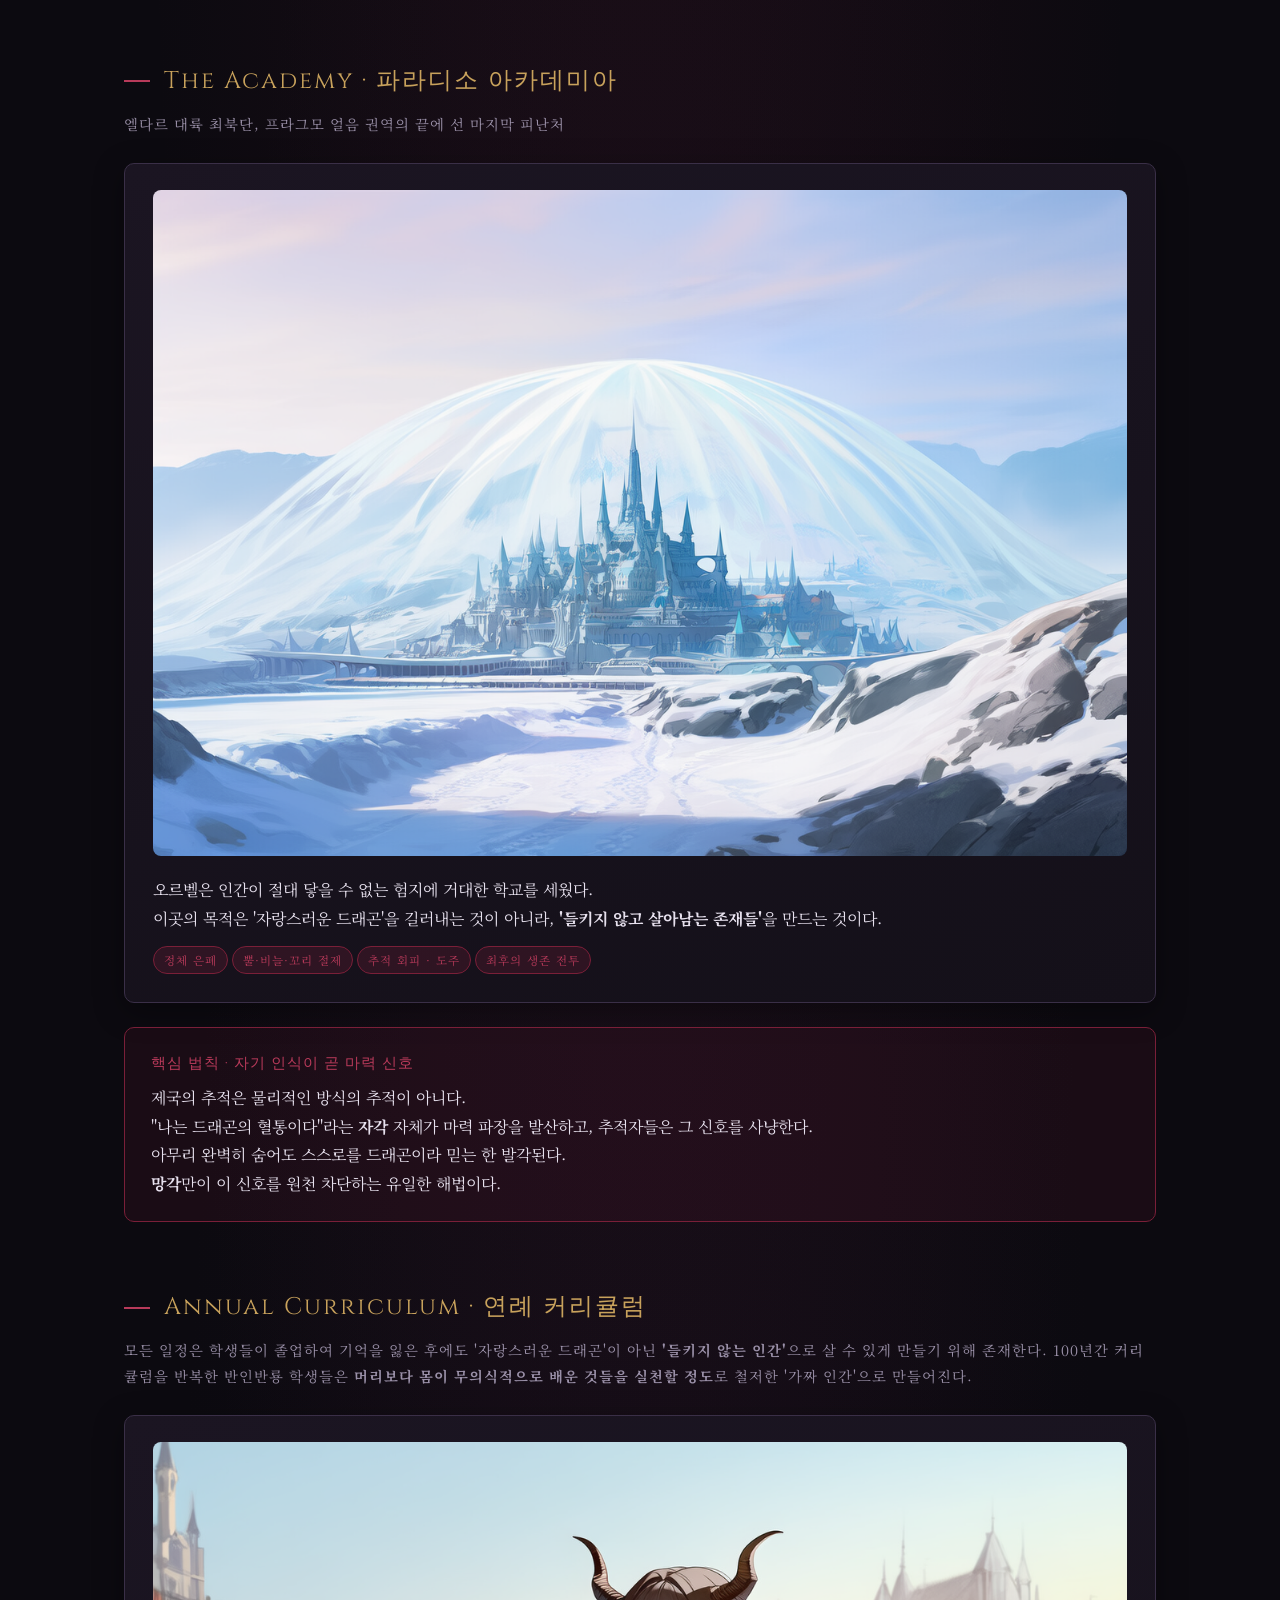
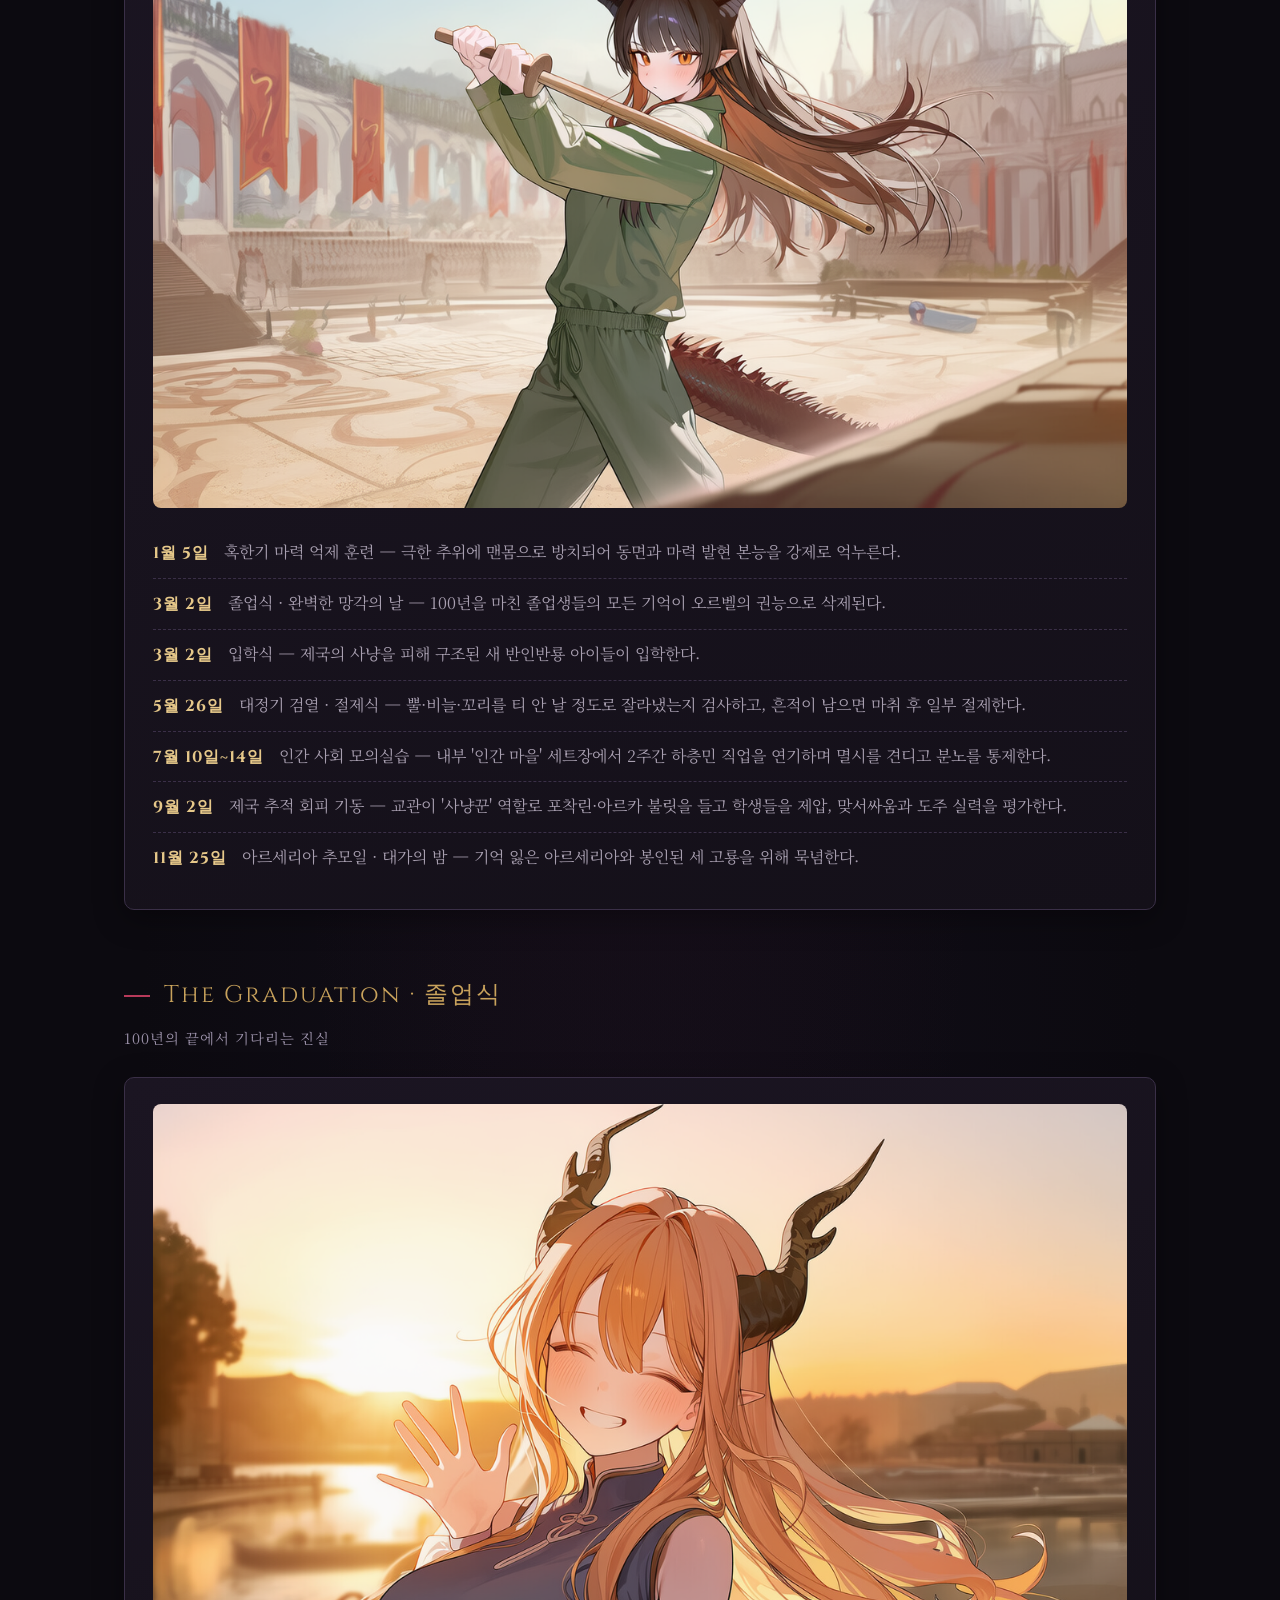
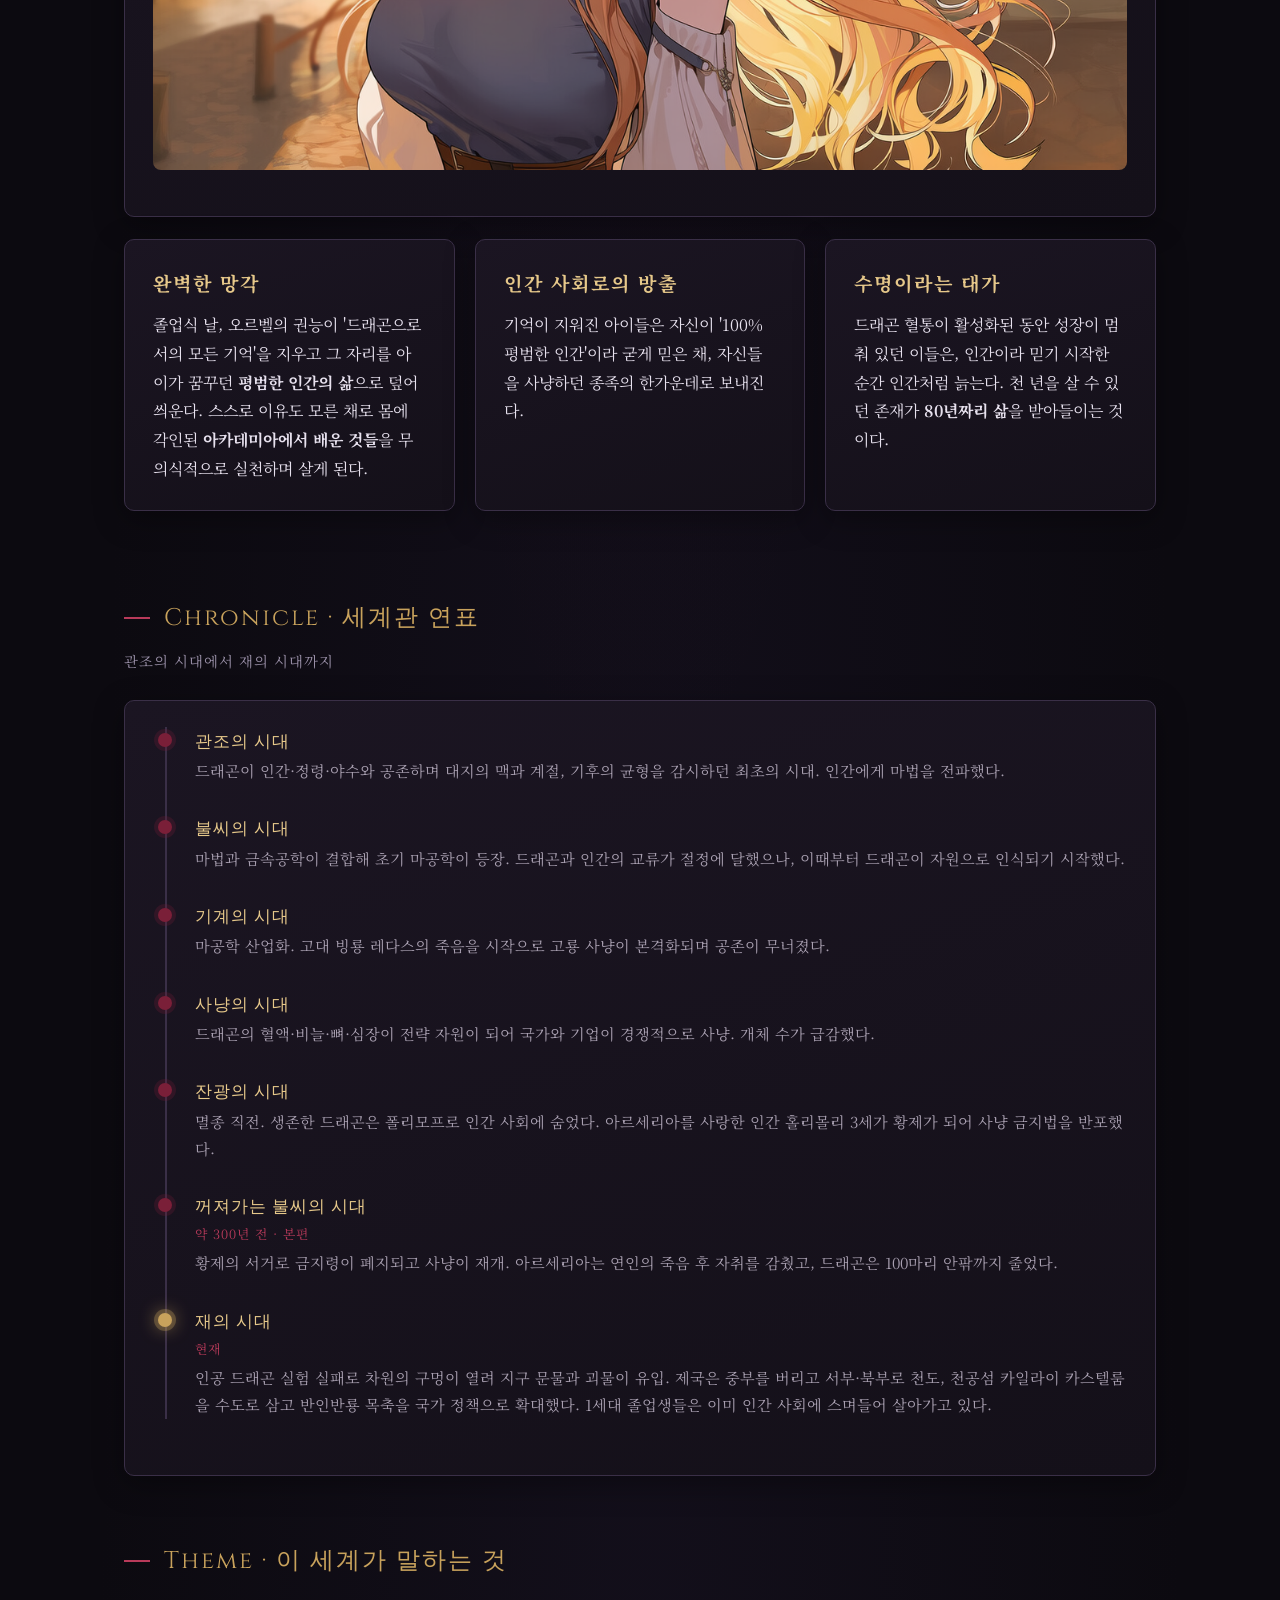
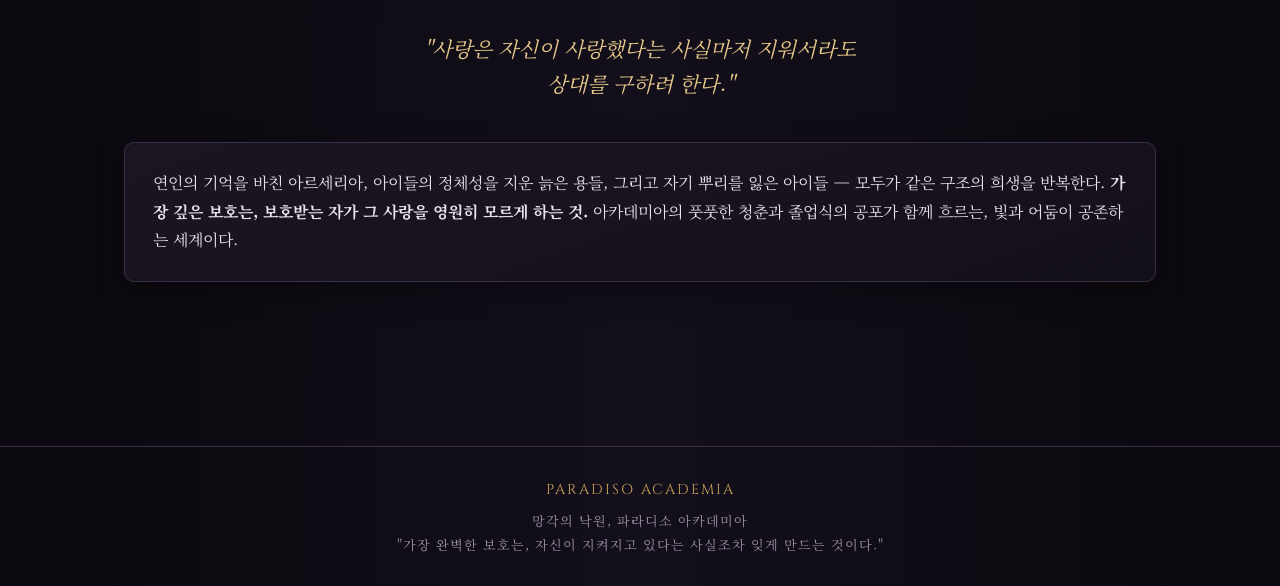
==== commit 76214c3a: "Add files via upload" ====
--- a/index.html
+++ b/index.html
@@ -66,16 +66,16 @@
 
 <section>
 <div class="sec-title">Annual Curriculum · 연례 커리큘럼</div>
-<div class="sec-sub">모든 일정은 '자랑스러운 드래곤'이 아닌 '들키지 않는 인간'을 조형하기 위해 존재한다</div>
+<div class="sec-sub">모든 일정은 학생들이 졸업하여 기억을 잃은 후에도 '자랑스러운 드래곤'이 아닌 <strong>'들키지 않는 인간'</strong>으로 살 수 있게 만들기 위해 존재한다. 100년간 커리큘럼을 반복한 반인반룡 학생들은 <strong>머리보다 몸이 무의식적으로 배운 것들을 실천할 정도</strong>로 철저한 '가짜 인간'으로 만들어진다.</div>
 <div class="panel"><ul class="curric">
 <img src="assets/images/SGY_4.png">
 <li><b>1월 5일</b> 혹한기 마력 억제 훈련 — 극한 추위에 맨몸으로 방치되어 동면과 마력 발현 본능을 강제로 억누른다.</li>
 <li><b>3월 2일</b> 졸업식 · 완벽한 망각의 날 — 100년을 마친 졸업생들의 모든 기억이 오르벨의 권능으로 삭제된다.</li>
 <li><b>3월 2일</b> 입학식 — 제국의 사냥을 피해 구조된 새 반인반룡 아이들이 입학한다.</li>
-<li><b>5월</b> 대정기 검열 · 절제식 — 뿔·비늘·꼬리를 티 안 날 정도로 잘라냈는지 검사하고, 흔적이 남으면 마취 후 일부 절제한다.</li>
-<li><b>7월</b> 인간 사회 모의실습 — 내부 '인간 마을' 세트장에서 2주간 하층민 직업을 연기하며 멸시를 견디고 분노를 통제한다.</li>
-<li><b>9월</b> 제국 추적 회피 기동 — 교관이 '사냥꾼' 역할로 포착린·아르카 불릿을 들고 학생들을 제압, 맞서싸움과 도주 실력을 평가한다.</li>
-<li><b>11월</b> 아르세리아 추모일 · 대가의 밤 — 기억 잃은 아르세리아와 봉인된 세 고룡을 위해 묵념한다.</li>
+<li><b>5월 26일</b> 대정기 검열 · 절제식 — 뿔·비늘·꼬리를 티 안 날 정도로 잘라냈는지 검사하고, 흔적이 남으면 마취 후 일부 절제한다.</li>
+<li><b>7월 10일~14일</b> 인간 사회 모의실습 — 내부 '인간 마을' 세트장에서 2주간 하층민 직업을 연기하며 멸시를 견디고 분노를 통제한다.</li>
+<li><b>9월 2일</b> 제국 추적 회피 기동 — 교관이 '사냥꾼' 역할로 포착린·아르카 불릿을 들고 학생들을 제압, 맞서싸움과 도주 실력을 평가한다.</li>
+<li><b>11월 25일</b> 아르세리아 추모일 · 대가의 밤 — 기억 잃은 아르세리아와 봉인된 세 고룡을 위해 묵념한다.</li>
 </ul></div>
 </section>
 
@@ -86,7 +86,7 @@
 <img src="assets/images/SGY_5.png">
 </div>
 <div class="grid">
-<div class="panel"><h3>완벽한 망각</h3><p>졸업식 날, 오르벨의 권능이 '드래곤으로서의 모든 기억'을 지우고 그 자리를 아이가 꿈꾸던 <b>평범한 인간의 삶</b>으로 덮어씌운다.</p></div>
+<div class="panel"><h3>완벽한 망각</h3><p>졸업식 날, 오르벨의 권능이 '드래곤으로서의 모든 기억'을 지우고 그 자리를 아이가 꿈꾸던 <b>평범한 인간의 삶</b>으로 덮어씌운다. 스스로 이유도 모른 채로 몸에 각인된 <strong>아카데미아에서 배운 것들</strong>을 무의식적으로 실천하며 살게 된다.</p></div>
 <div class="panel"><h3>인간 사회로의 방출</h3><p>기억이 지워진 아이들은 자신이 '100% 평범한 인간'이라 굳게 믿은 채, 자신들을 사냥하던 종족의 한가운데로 보내진다.</p></div>
 <div class="panel"><h3>수명이라는 대가</h3><p>드래곤 혈통이 활성화된 동안 성장이 멈춰 있던 이들은, 인간이라 믿기 시작한 순간 인간처럼 늙는다. 천 년을 살 수 있던 존재가 <b>80년짜리 삶</b>을 받아들이는 것이다.</p></div>
 </div>
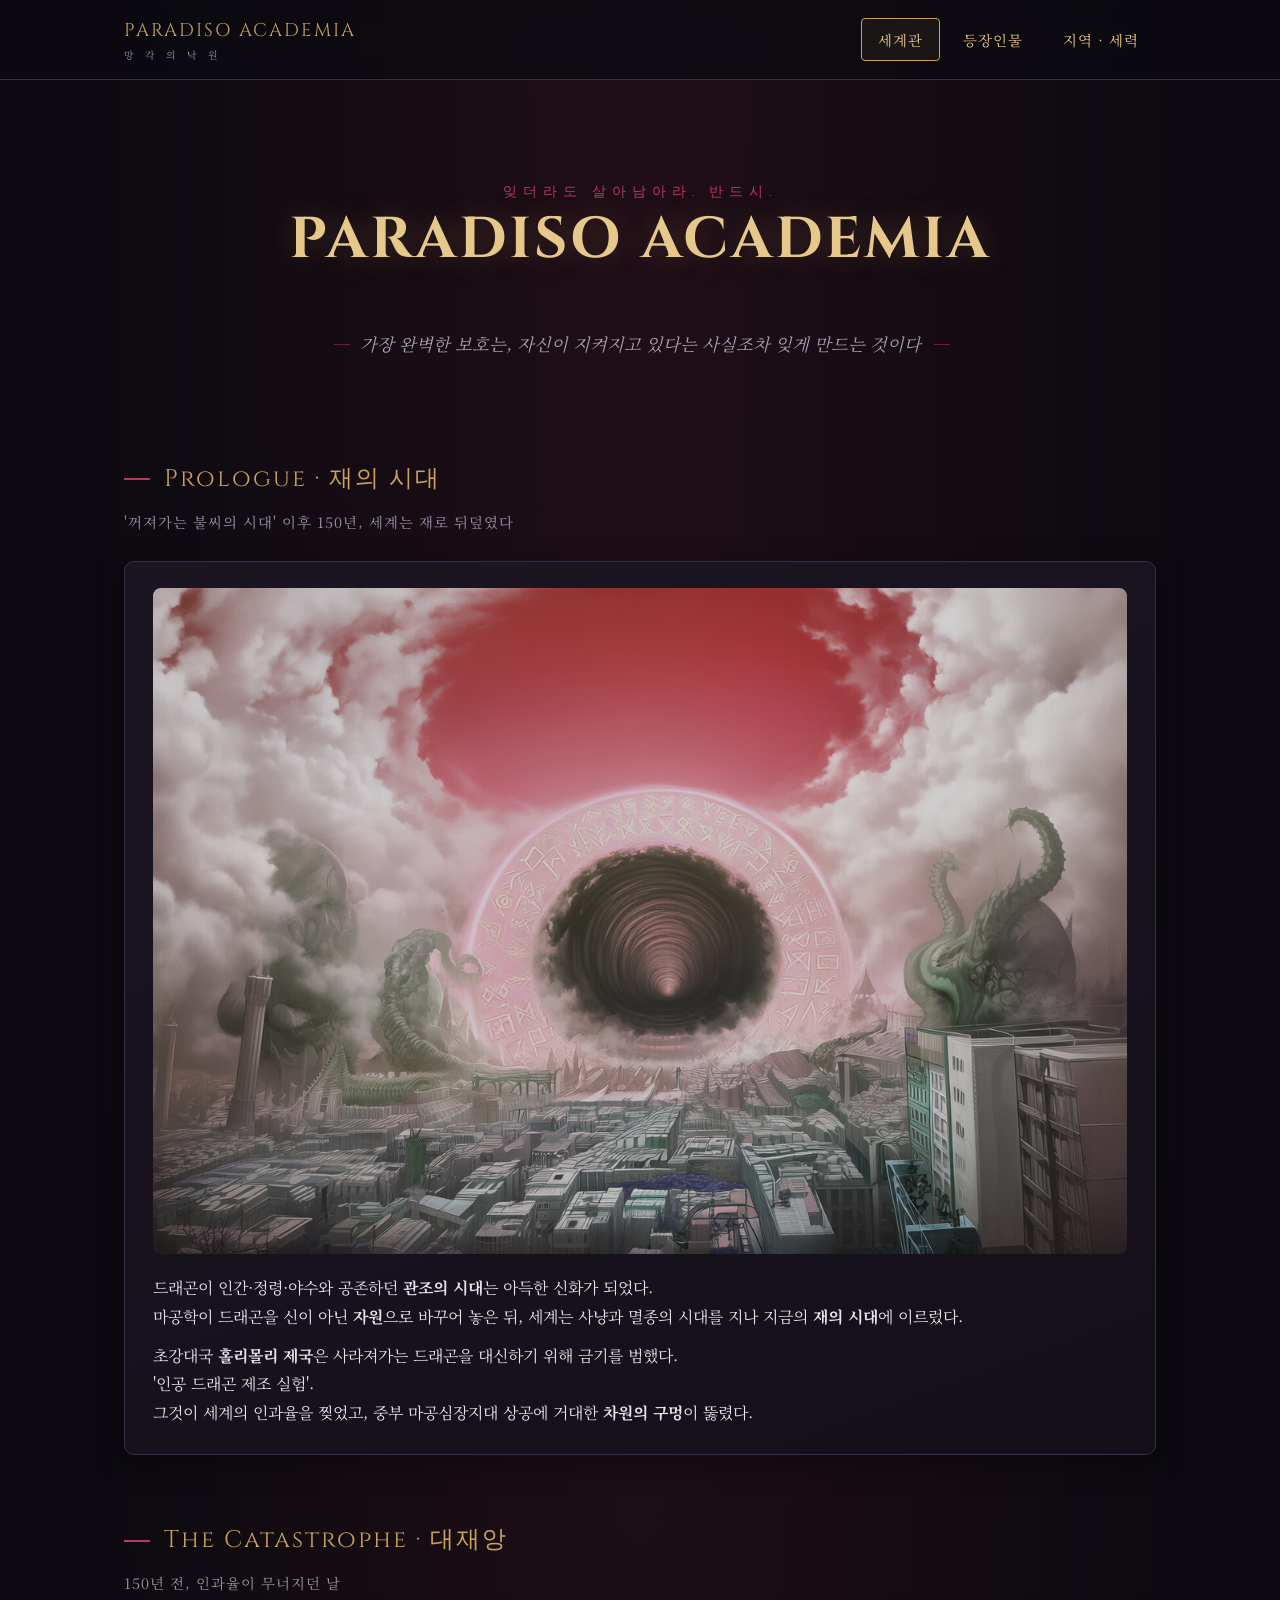
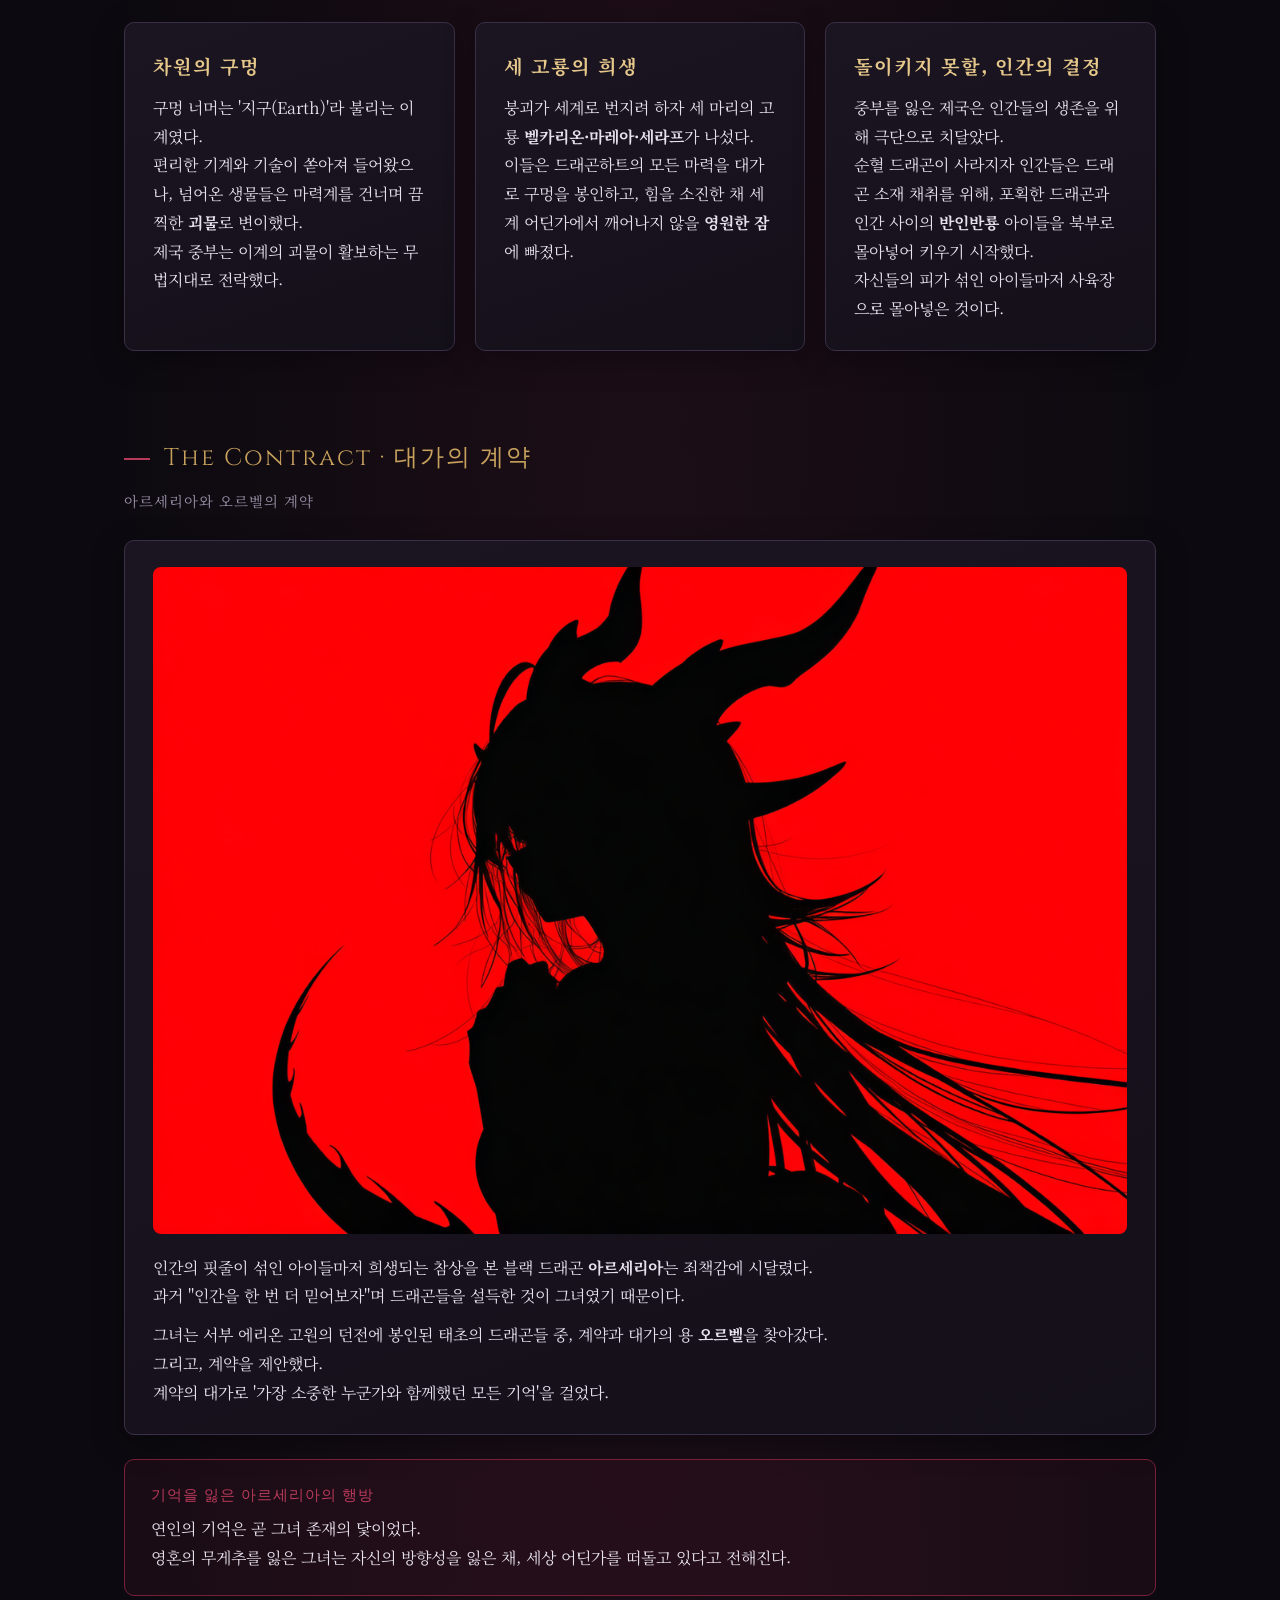
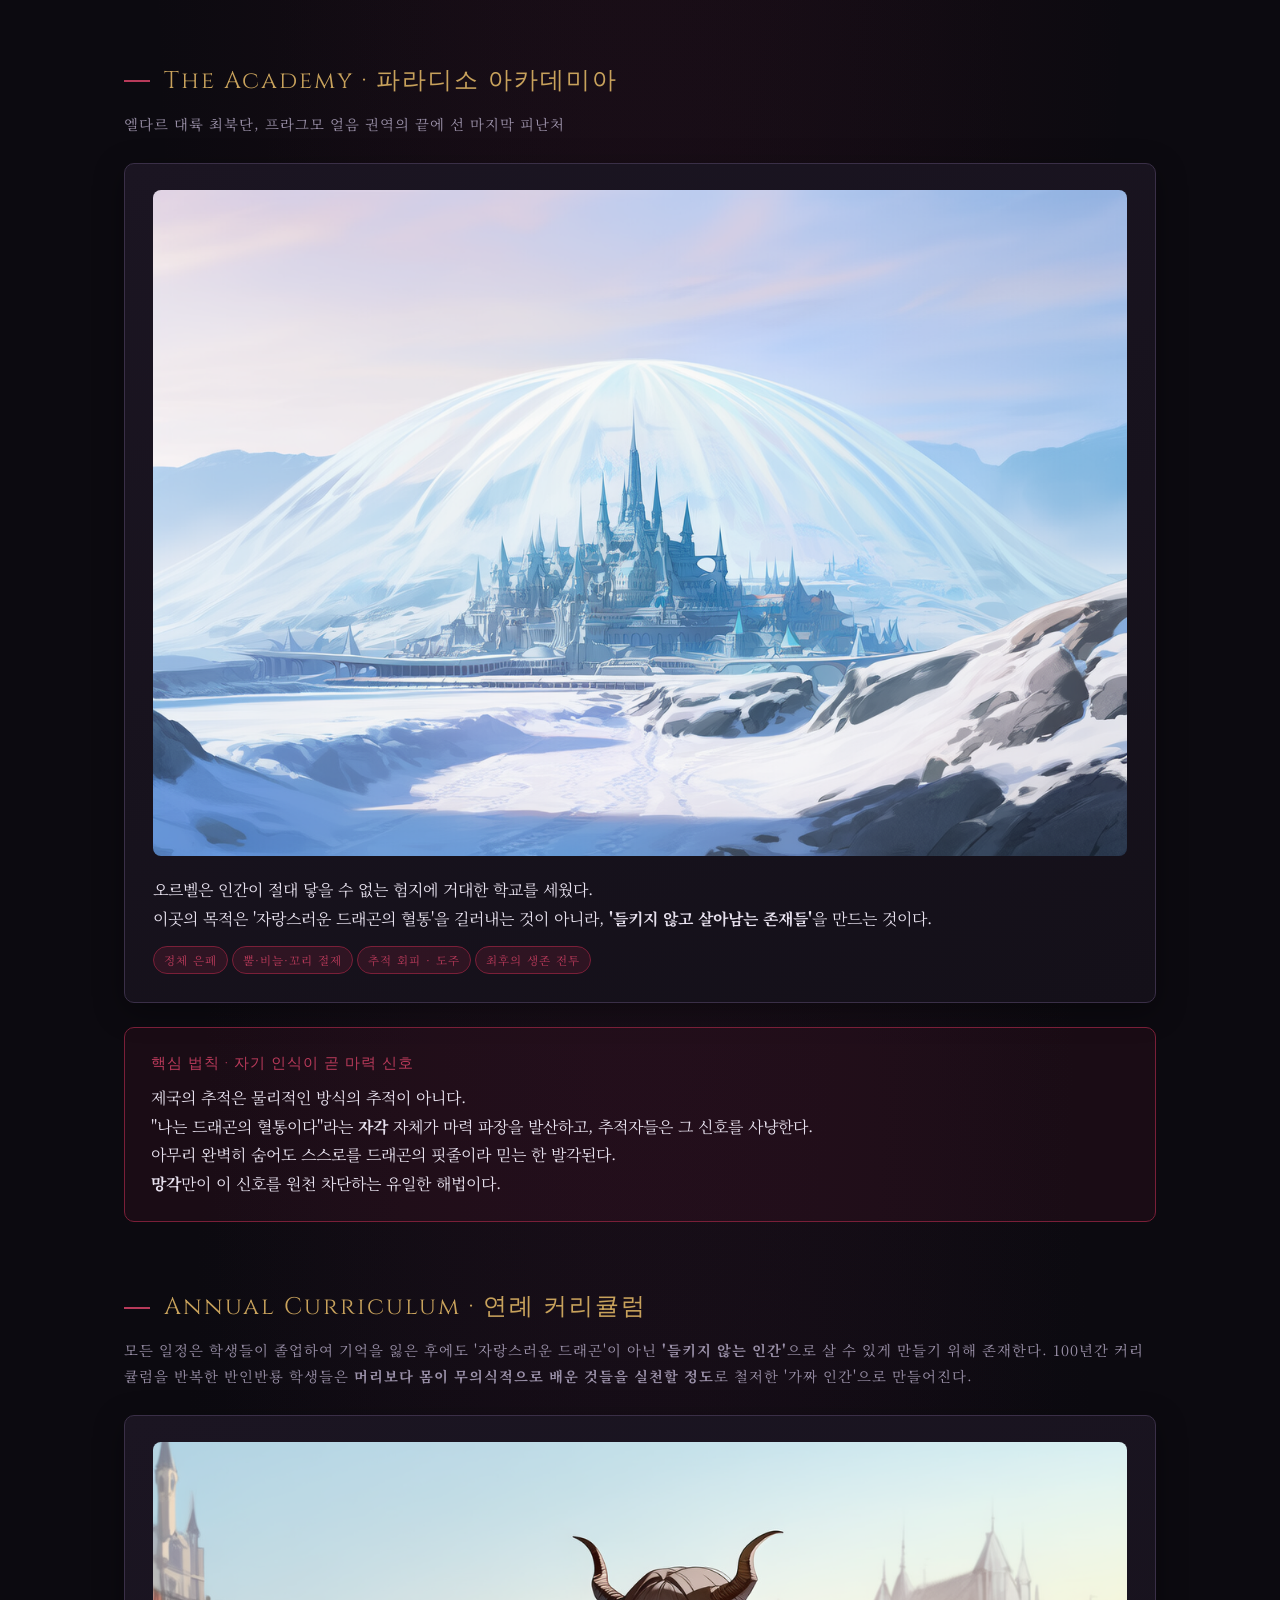
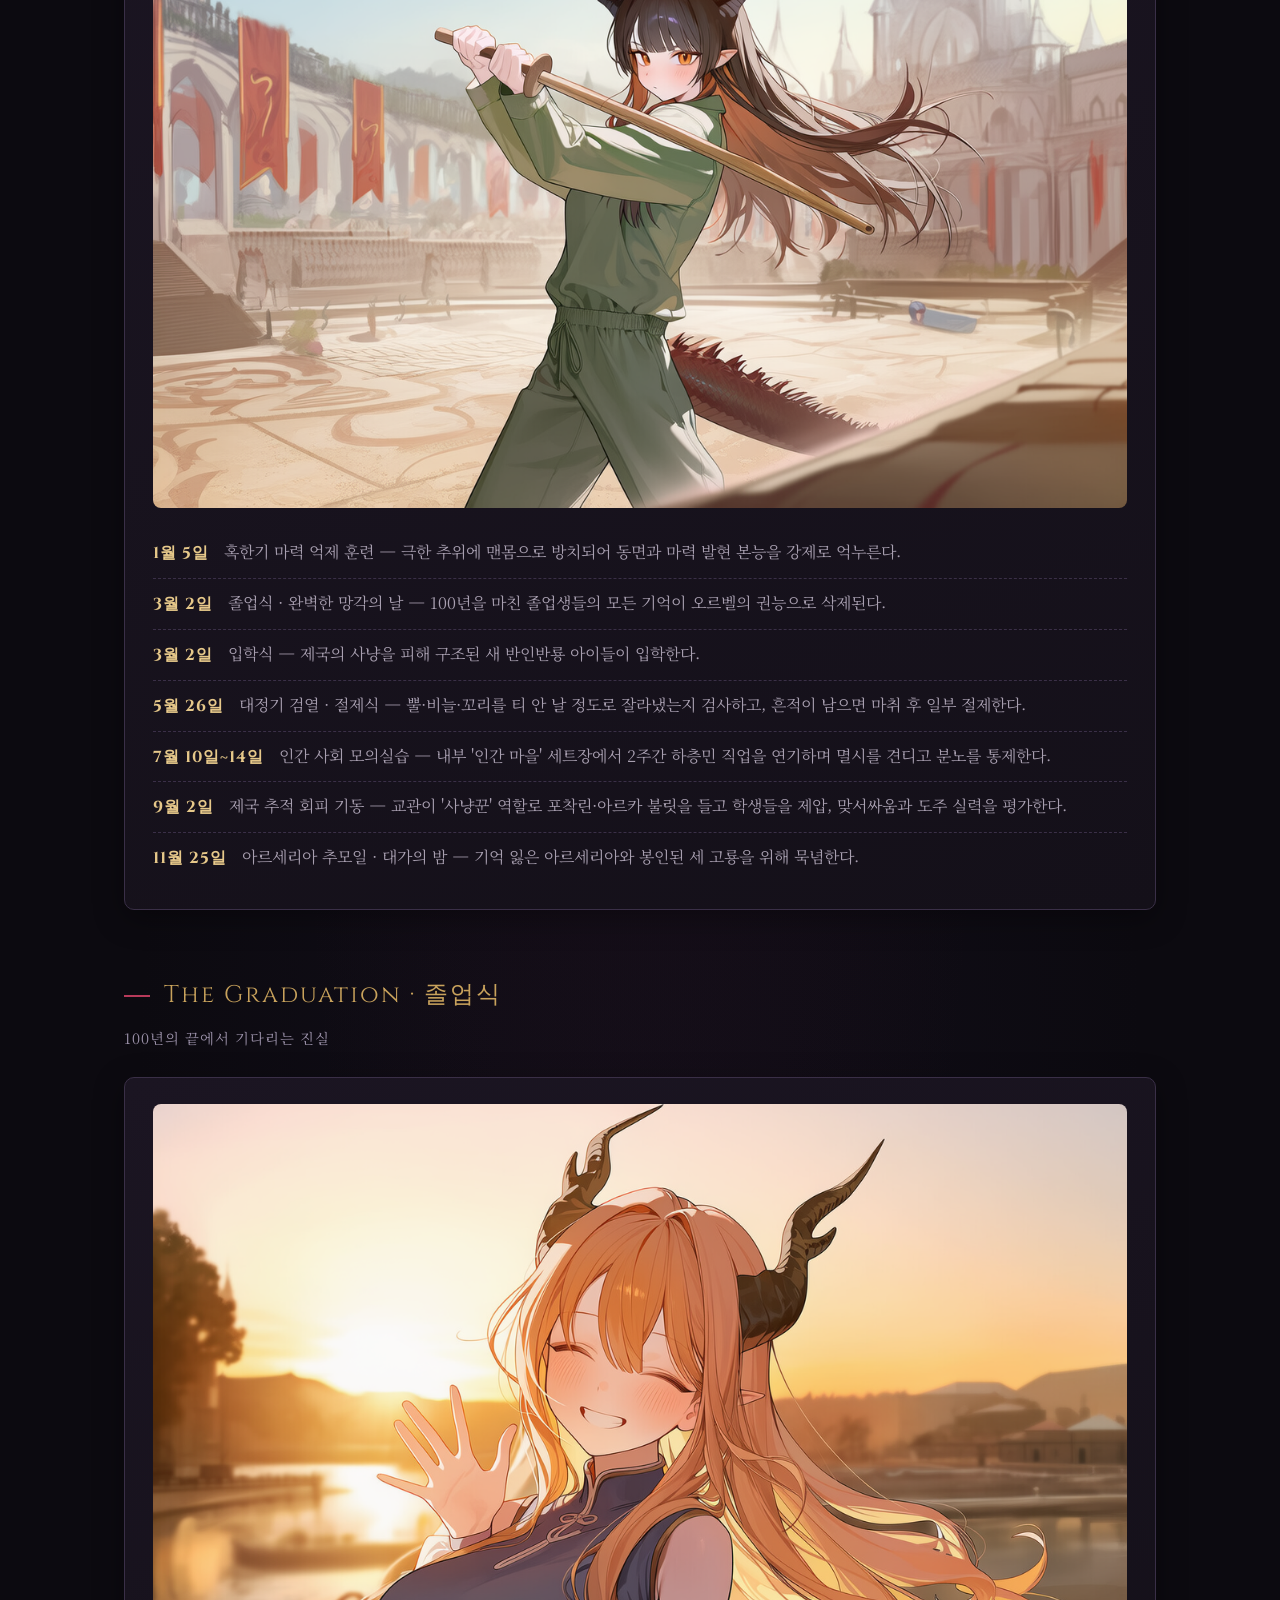
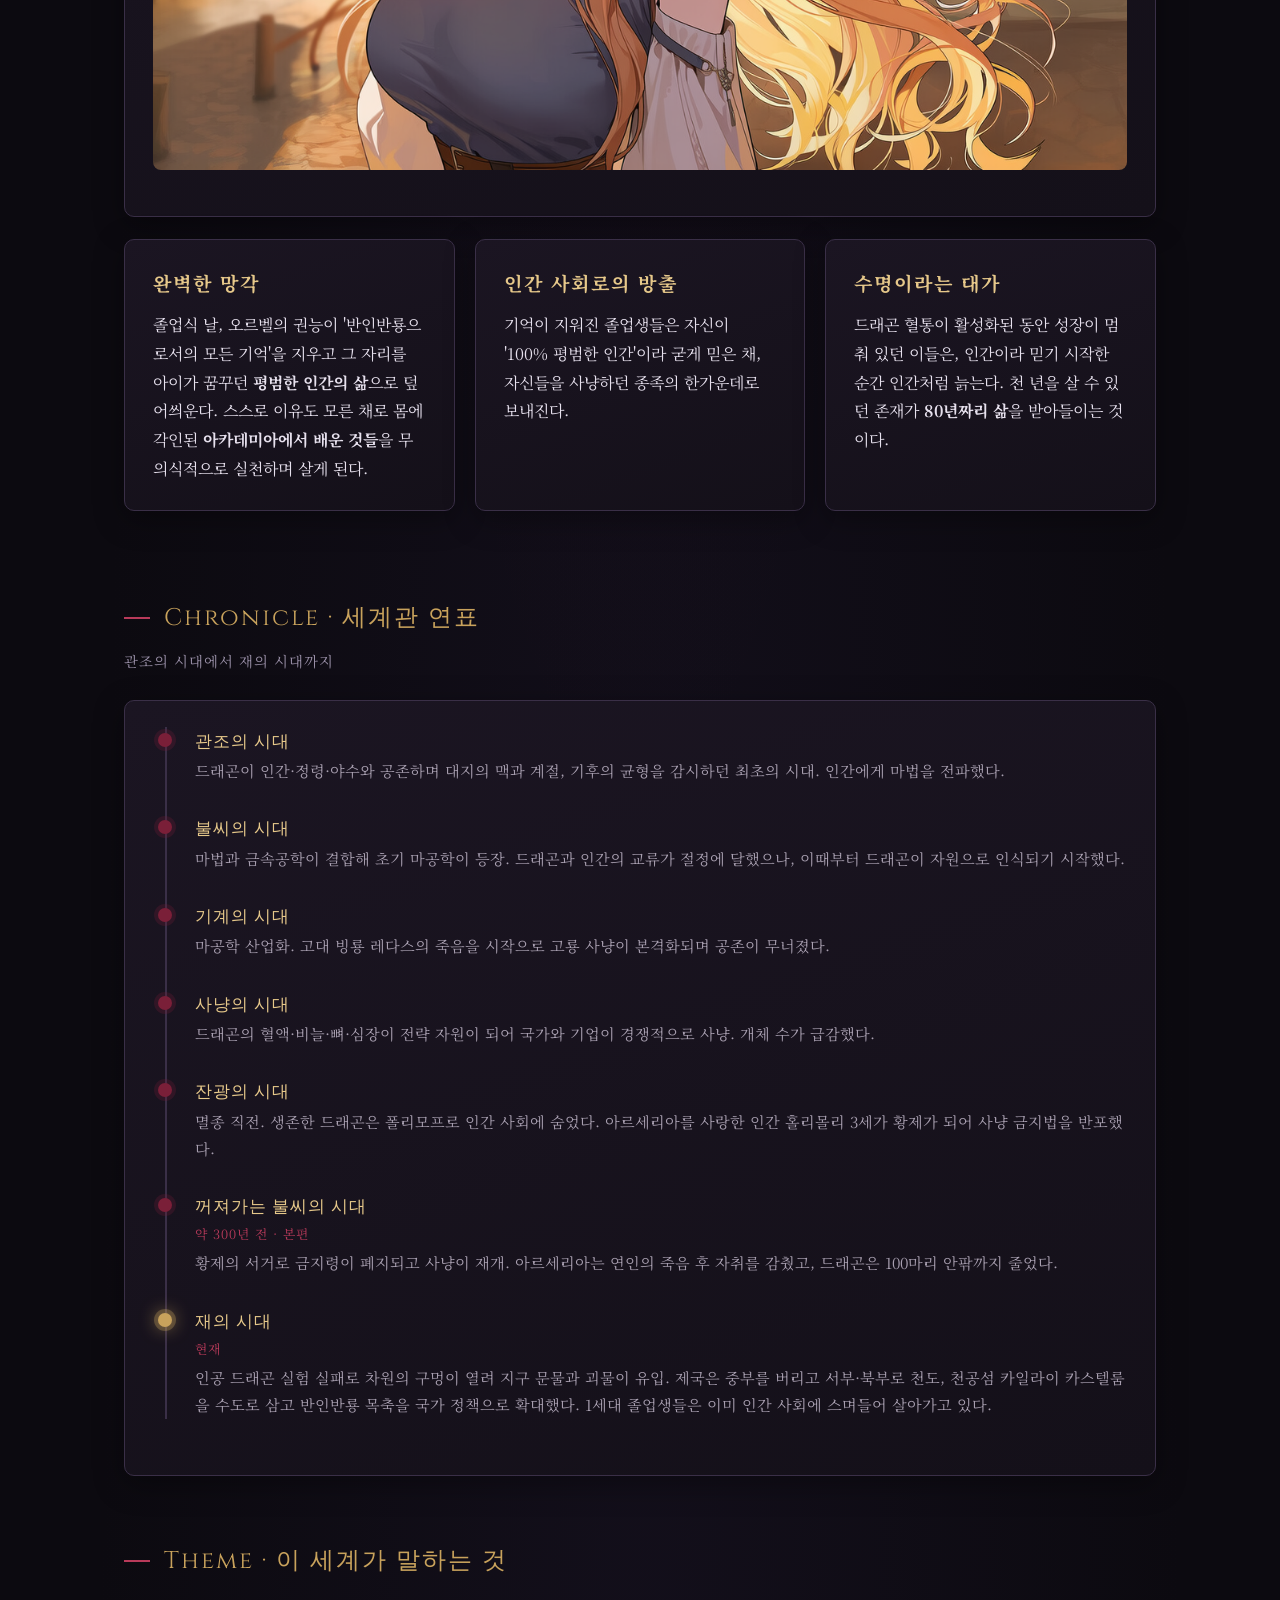
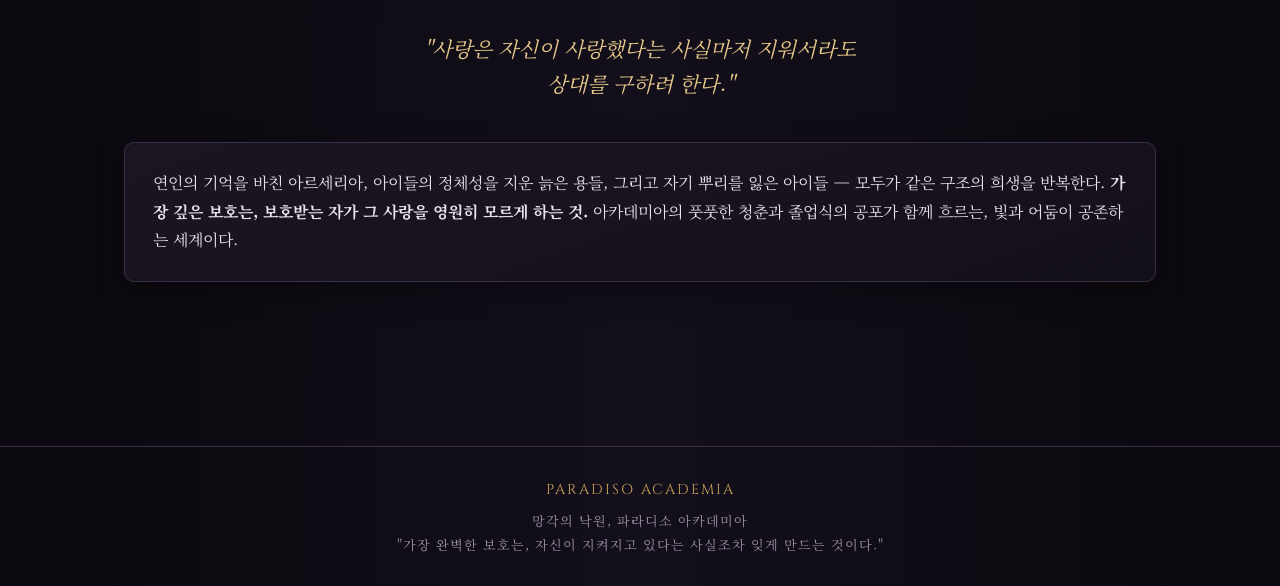
==== commit 9049a920: "Add files via upload" ====
--- a/index.html
+++ b/index.html
@@ -57,11 +57,11 @@
 <div class="sec-sub">엘다르 대륙 최북단, 프라그모 얼음 권역의 끝에 선 마지막 피난처</div>
 <div class="panel">
 <img src="assets/images/SGY_3.png">
-<p>오르벨은 인간이 절대 닿을 수 없는 험지에 거대한 학교를 세웠다.<br>이곳의 목적은 '자랑스러운 드래곤'을 길러내는 것이 아니라, <b>'들키지 않고 살아남는 존재들'</b>을 만드는 것이다.<br></p>
+<p>오르벨은 인간이 절대 닿을 수 없는 험지에 거대한 학교를 세웠다.<br>이곳의 목적은 '자랑스러운 드래곤의 혈통'을 길러내는 것이 아니라, <b>'들키지 않고 살아남는 존재들'</b>을 만드는 것이다.<br></p>
 <p><span class="tag">정체 은폐</span><span class="tag">뿔·비늘·꼬리 절제</span><span class="tag">추적 회피 · 도주</span><span class="tag">최후의 생존 전투</span></p>
 </div>
 <div class="callout"><div class="k">핵심 법칙 · 자기 인식이 곧 마력 신호</div>
-<p>제국의 추적은 물리적인 방식의 추적이 아니다.<br>"나는 드래곤의 혈통이다"라는 <b>자각</b> 자체가 마력 파장을 발산하고, 추적자들은 그 신호를 사냥한다.<br>아무리 완벽히 숨어도 스스로를 드래곤이라 믿는 한 발각된다.<br><b>망각</b>만이 이 신호를 원천 차단하는 유일한 해법이다.<br></p></div>
+<p>제국의 추적은 물리적인 방식의 추적이 아니다.<br>"나는 드래곤의 혈통이다"라는 <b>자각</b> 자체가 마력 파장을 발산하고, 추적자들은 그 신호를 사냥한다.<br>아무리 완벽히 숨어도 스스로를 드래곤의 핏줄이라 믿는 한 발각된다.<br><b>망각</b>만이 이 신호를 원천 차단하는 유일한 해법이다.<br></p></div>
 </section>
 
 <section>
@@ -86,8 +86,8 @@
 <img src="assets/images/SGY_5.png">
 </div>
 <div class="grid">
-<div class="panel"><h3>완벽한 망각</h3><p>졸업식 날, 오르벨의 권능이 '드래곤으로서의 모든 기억'을 지우고 그 자리를 아이가 꿈꾸던 <b>평범한 인간의 삶</b>으로 덮어씌운다. 스스로 이유도 모른 채로 몸에 각인된 <strong>아카데미아에서 배운 것들</strong>을 무의식적으로 실천하며 살게 된다.</p></div>
-<div class="panel"><h3>인간 사회로의 방출</h3><p>기억이 지워진 아이들은 자신이 '100% 평범한 인간'이라 굳게 믿은 채, 자신들을 사냥하던 종족의 한가운데로 보내진다.</p></div>
+<div class="panel"><h3>완벽한 망각</h3><p>졸업식 날, 오르벨의 권능이 '반인반룡으로서의 모든 기억'을 지우고 그 자리를 아이가 꿈꾸던 <b>평범한 인간의 삶</b>으로 덮어씌운다. 스스로 이유도 모른 채로 몸에 각인된 <strong>아카데미아에서 배운 것들</strong>을 무의식적으로 실천하며 살게 된다.</p></div>
+<div class="panel"><h3>인간 사회로의 방출</h3><p>기억이 지워진 졸업생들은 자신이 '100% 평범한 인간'이라 굳게 믿은 채, 자신들을 사냥하던 종족의 한가운데로 보내진다.</p></div>
 <div class="panel"><h3>수명이라는 대가</h3><p>드래곤 혈통이 활성화된 동안 성장이 멈춰 있던 이들은, 인간이라 믿기 시작한 순간 인간처럼 늙는다. 천 년을 살 수 있던 존재가 <b>80년짜리 삶</b>을 받아들이는 것이다.</p></div>
 </div>
 </section>
--- a/style.css
+++ b/style.css
@@ -15,7 +15,7 @@
   --muted:#9a90a8;
   --line:#3a2f47;
 }
-*{box-sizing:border-box;margin:0;padding:0;}
+*{box-sizing:border-box;margin:0;padding:0;} 
 body{
   font-family:'Noto Serif KR',serif;
   background:var(--bg);
@@ -49,7 +49,7 @@
 nav.menu a:hover{border-color:var(--line);background:var(--panel);}
 nav.menu a.active{color:var(--gold-l);border-color:var(--gold);background:rgba(200,162,92,.08);}
 
-/* ===== 히어로 ===== */
+
 .hero{
   max-width:1080px;margin:0 auto;padding:90px 24px 60px;text-align:center;
 }
@@ -75,7 +75,7 @@
 .sec-title::before{content:'';width:26px;height:2px;background:var(--wine-l);}
 .sec-sub{color:var(--muted);font-size:.9rem;letter-spacing:1px;margin-bottom:26px;}
 
-/* ===== 카드/패널 ===== */
+
 .panel{
   background:linear-gradient(160deg,var(--panel),var(--bg2));
   border:1px solid var(--line);border-radius:10px;padding:26px 28px;
@@ -102,7 +102,7 @@
 .tl-when{color:var(--wine-l);font-size:.8rem;letter-spacing:1px;margin-bottom:4px;}
 .tl-item p{color:var(--ash);font-size:.95rem;}
 
-/* ===== 캐릭터 카드 ===== */
+
 .char{
   background:linear-gradient(165deg,var(--panel2),var(--bg2));
   border:1px solid var(--line);border-radius:10px;overflow:hidden;
@@ -136,7 +136,7 @@
   margin:44px 0 18px;padding-bottom:8px;border-bottom:1px solid var(--line);
 }
 
-/* ===== 캐릭터 과거 토글 버튼 & 애니메이션 ===== */
+
 .toggle-past-btn {
   background-color: transparent;
   border: 1px solid var(--line);
@@ -182,7 +182,7 @@
   line-height: 1.6;
 }
 
-/* ===== 세력/지역 ===== */
+
 .region{border-left:4px solid var(--wine);}
 .region.west{border-color:#b8823a;}
 .region.east{border-color:#3a86b8;}
@@ -192,7 +192,7 @@
 .places{display:flex;flex-wrap:wrap;gap:8px;margin-top:12px;}
 .place{background:var(--bg);border:1px solid var(--line);border-radius:6px;padding:6px 12px;font-size:.85rem;color:var(--ash);}
 
-/* ===== 콜아웃 ===== */
+
 .callout{
   background:rgba(122,31,56,.12);border:1px solid var(--wine);border-radius:10px;
   padding:22px 26px;margin:24px 0;
@@ -203,7 +203,7 @@
   color:var(--gold-l);padding:40px 20px;line-height:1.7;
 }
 
-/* ===== 푸터 ===== */
+
 footer{
   border-top:1px solid var(--line);text-align:center;padding:30px 20px;
   color:var(--muted);font-size:.82rem;letter-spacing:1px;
@@ -222,4 +222,86 @@
     display:block;
     margin:0 auto 20px;
     border-radius:8px;
+}
+
+style.css 파일이 따로 있었군요! 제공해주신 CSS 코드를 보니 사이트 전체적으로 통일된 색상 변수(--bg, --panel, --gold-l 등)를 아주 잘 활용하고 계십니다.
+
+그렇다면 팝업창도 이 세계관의 분위기와 기존 테마 색상에 완벽하게 녹아들도록 설정하는 것이 좋겠습니다. 파일을 나누어 적용하는 방법을 정리해 드릴게요.
+
+1. style.css 파일에 추가할 내용
+기존 style.css 파일의 맨 아래에 다음 코드를 그대로 복사해서 붙여넣으세요. 기존 테마에서 사용 중인 변수(var(--panel), var(--gold-l) 등)를 적용하여 이질감이 없도록 맞췄습니다.
+
+CSS
+/* ===== 장소 팝업(모달) 스타일 ===== */
+
+/* 기존 .place 스타일에 마우스 오버 효과 추가 (클릭 가능하다는 시각적 힌트) */
+.place {
+  cursor: pointer;
+  transition: all 0.2s ease;
+}
+.place:hover {
+  background-color: var(--line);
+  color: var(--text);
+  transform: translateY(-2px);
+  box-shadow: 0 4px 6px rgba(0,0,0,0.3);
+}
+
+/* 모달 전체 배경 */
+.modal {
+  display: none; /* JavaScript로 제어하기 전까지 숨김 */
+  position: fixed;
+  z-index: 1000;
+  left: 0;
+  top: 0;
+  width: 100%;
+  height: 100%;
+  background-color: rgba(12, 10, 16, 0.85); /* var(--bg) 톤에 맞춘 반투명 배경 */
+  align-items: center;
+  justify-content: center;
+}
+
+/* 모달 컨텐츠 박스 (기존 panel 디자인 차용) */
+.modal-content {
+  background: linear-gradient(160deg, var(--panel), var(--bg2));
+  color: var(--text);
+  padding: 30px 28px;
+  border-radius: 10px;
+  width: 90%;
+  max-width: 450px;
+  position: relative;
+  box-shadow: 0 10px 30px rgba(0,0,0,0.8);
+  border: 1px solid var(--line);
+  line-height: 1.6;
+}
+
+.modal-content h3 {
+  margin-top: 0;
+  margin-bottom: 15px;
+  color: var(--gold-l);
+  font-size: 1.3rem;
+  letter-spacing: 1px;
+  border-bottom: 1px dashed var(--line);
+  padding-bottom: 12px;
+}
+
+.modal-content p {
+  color: var(--ash);
+  font-size: 0.95rem;
+  margin: 0;
+}
+
+/* 닫기 버튼 */
+.close-btn {
+  position: absolute;
+  top: 18px;
+  right: 22px;
+  font-size: 26px;
+  font-weight: bold;
+  color: var(--muted);
+  cursor: pointer;
+  transition: color 0.2s;
+}
+
+.close-btn:hover {
+  color: var(--wine-l); /* 포인트 컬러 활용 */
 }
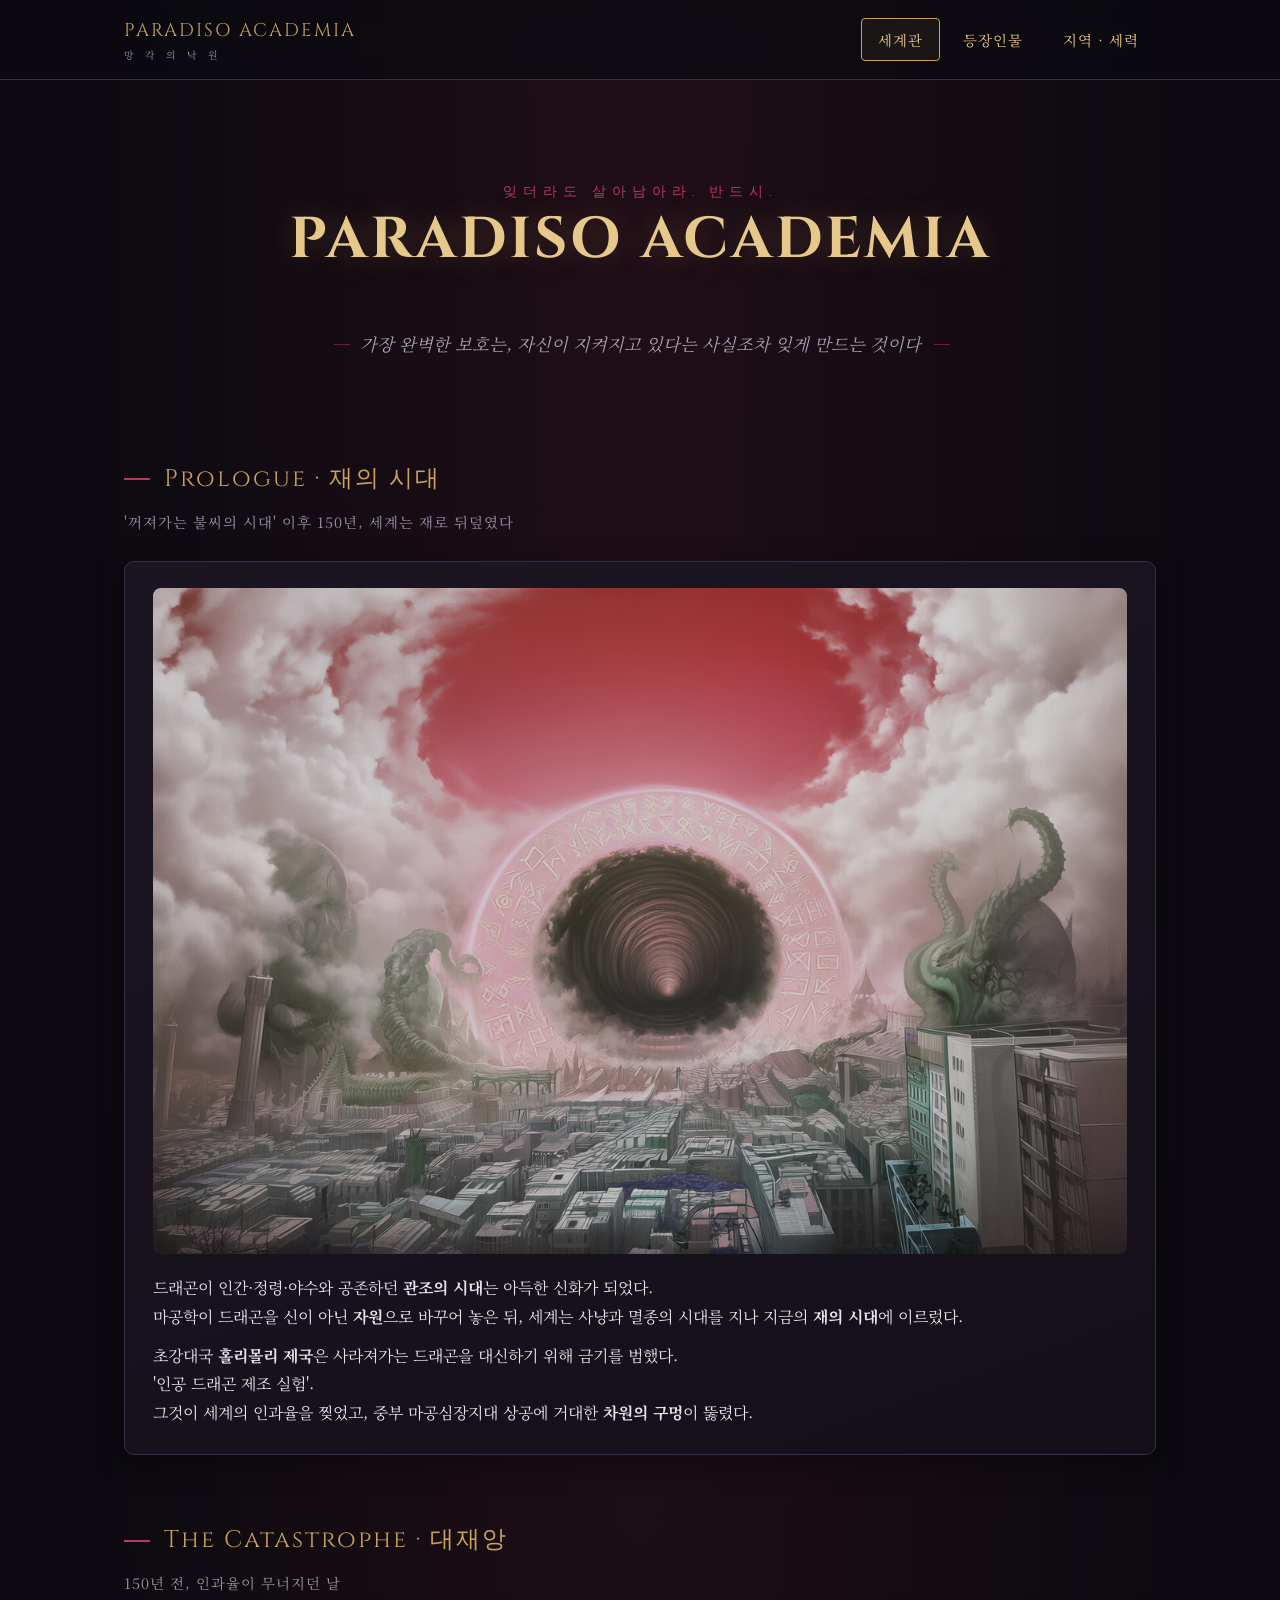
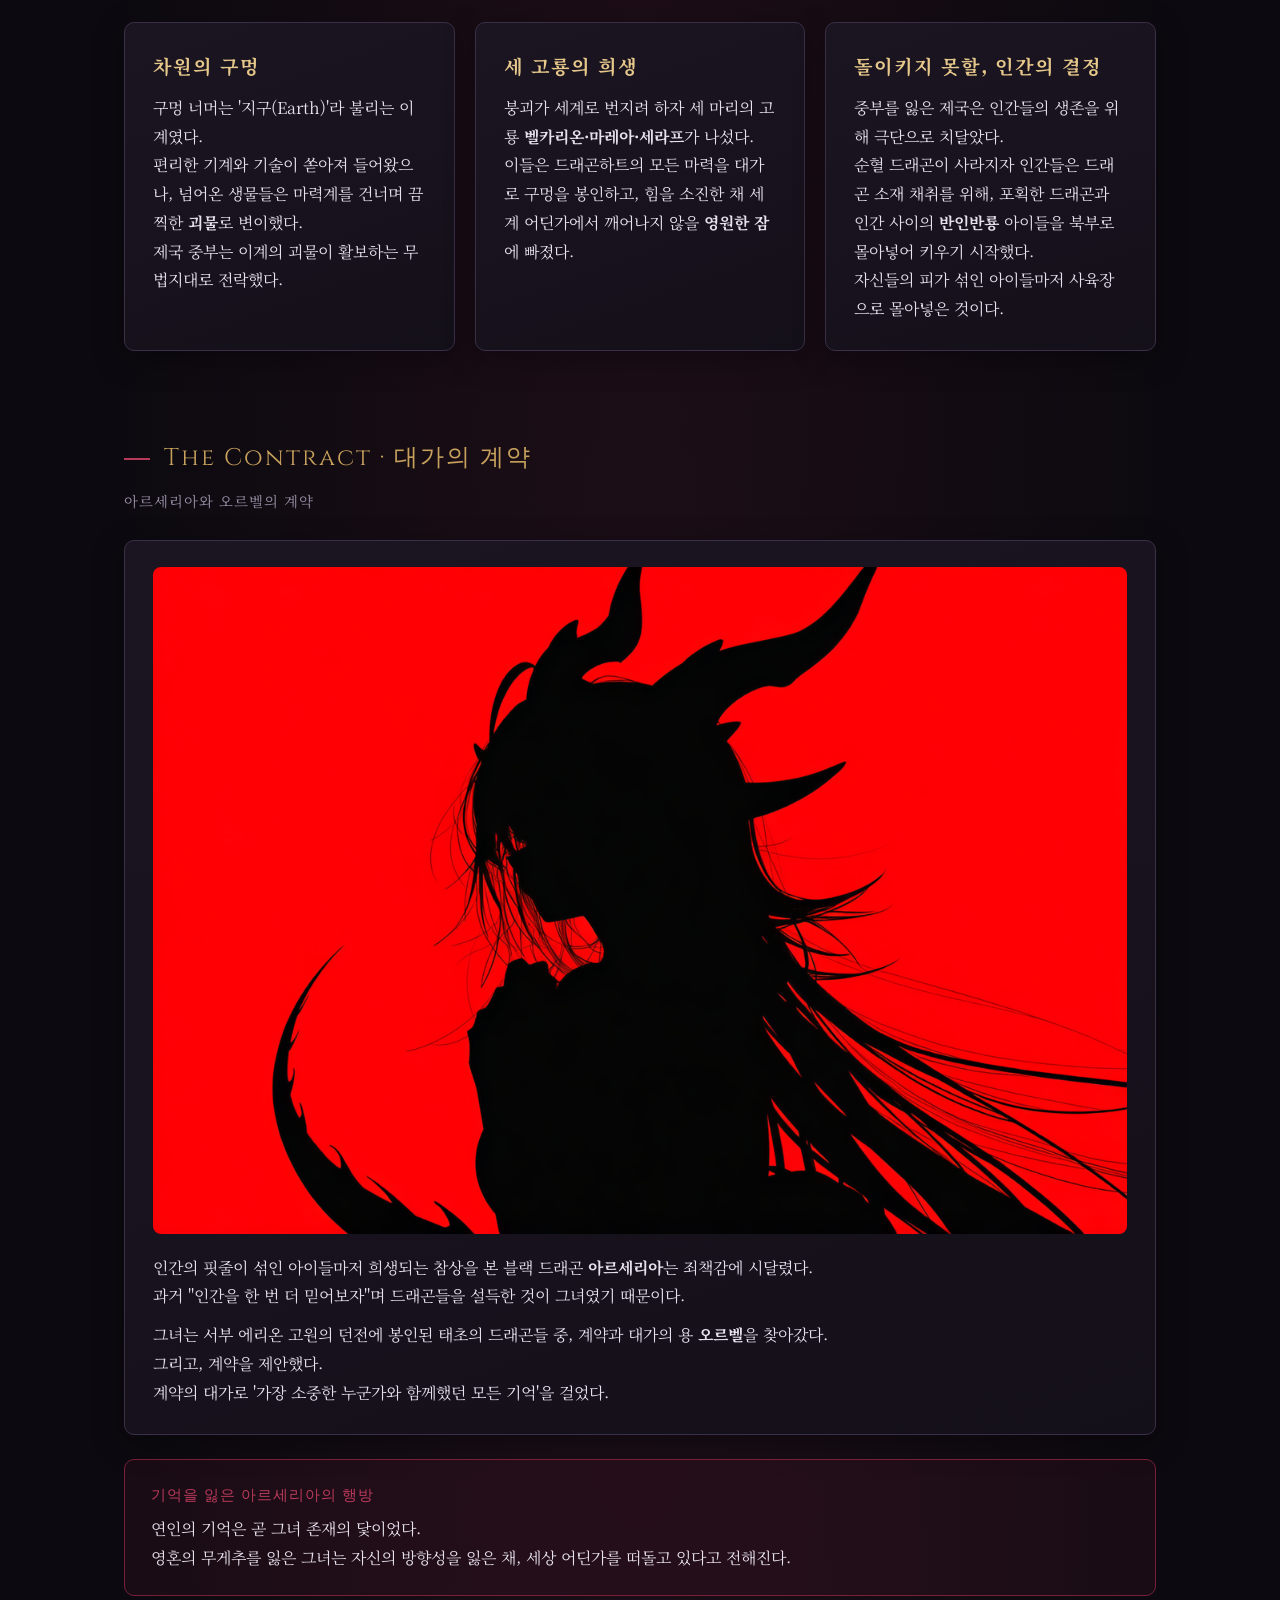
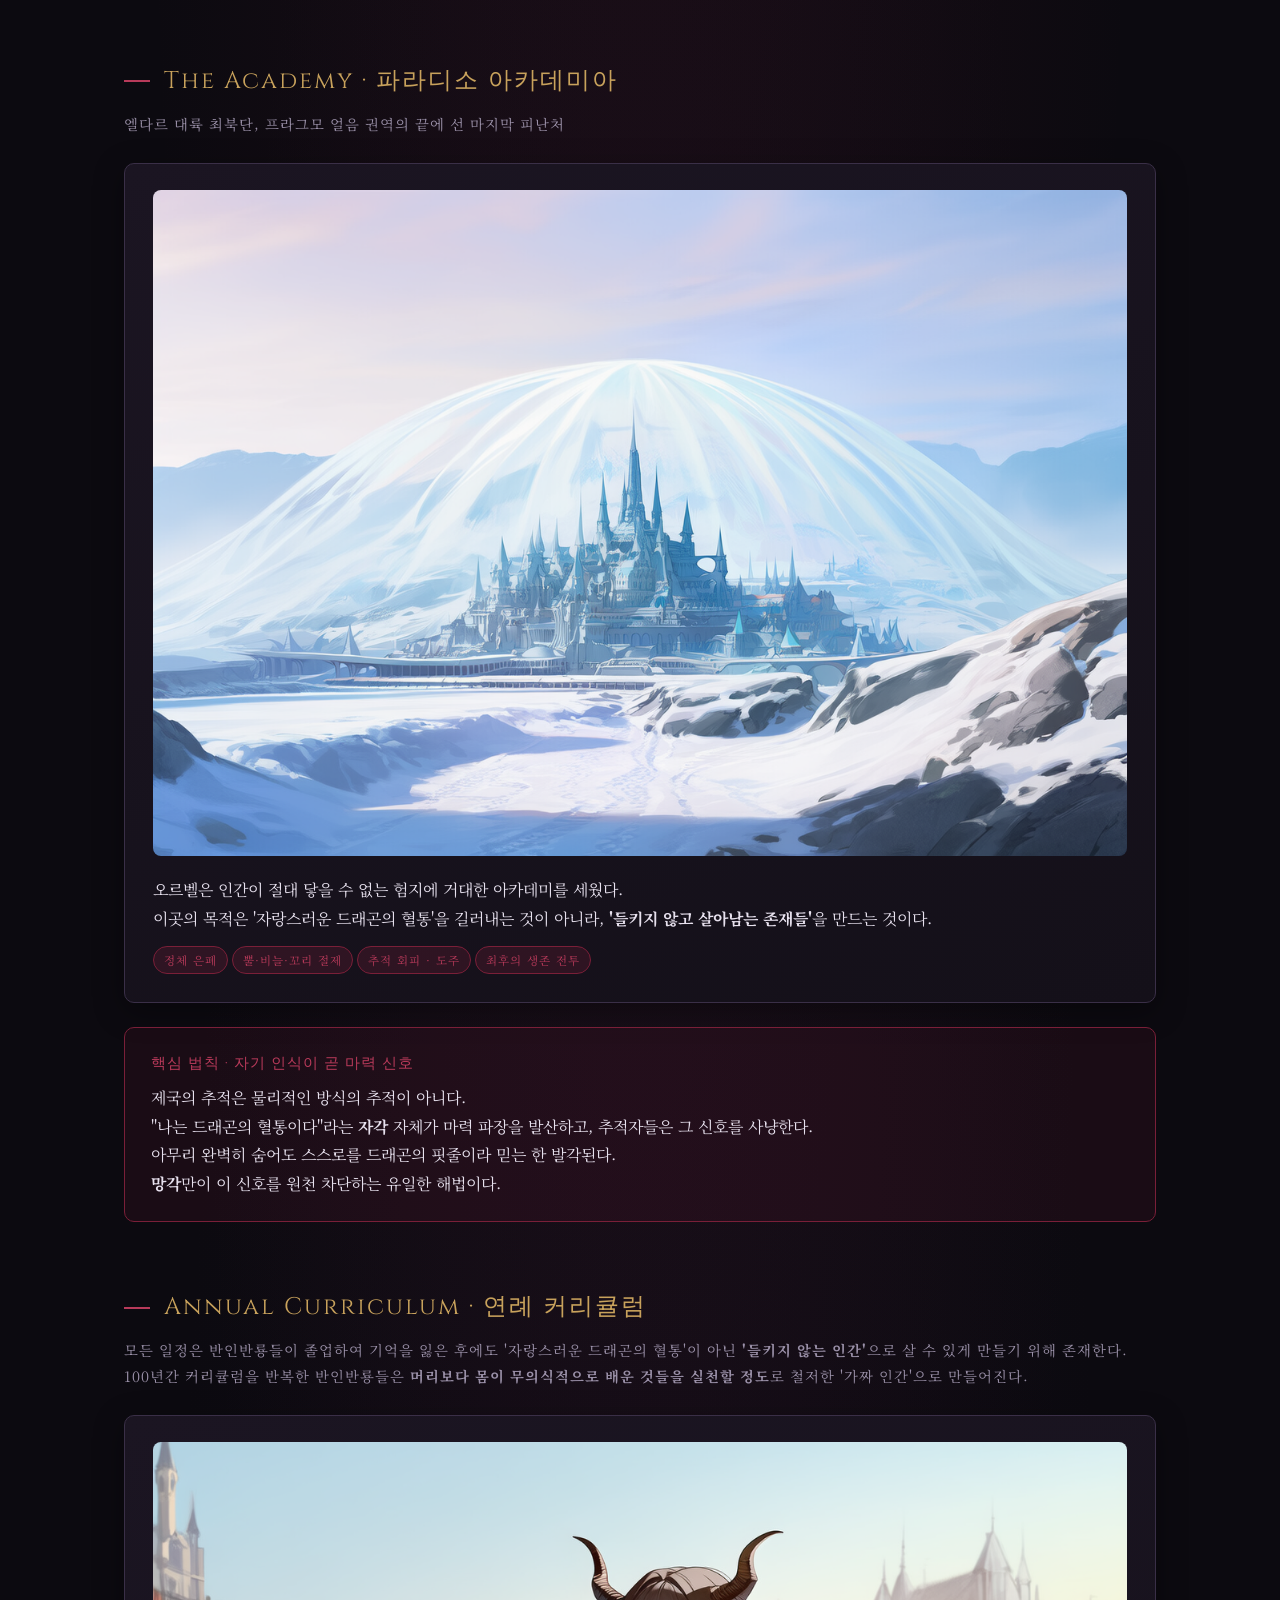
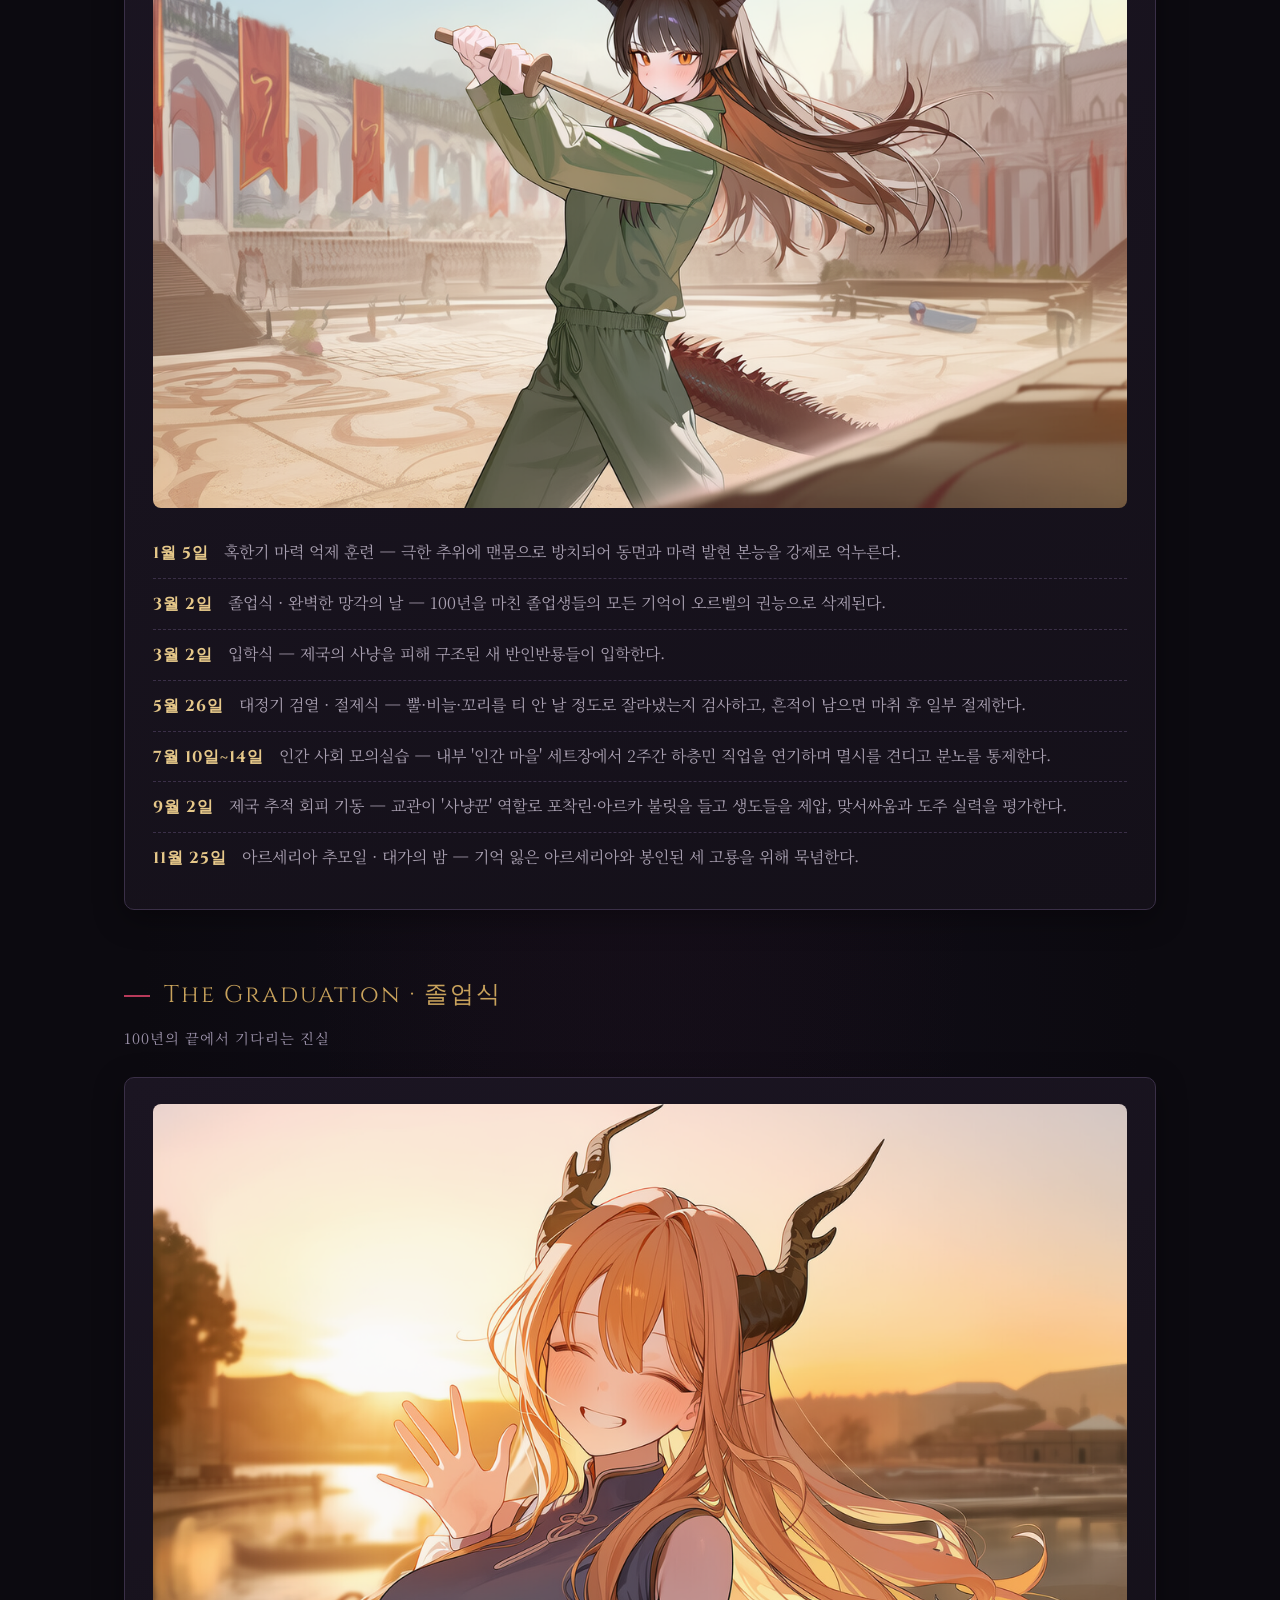
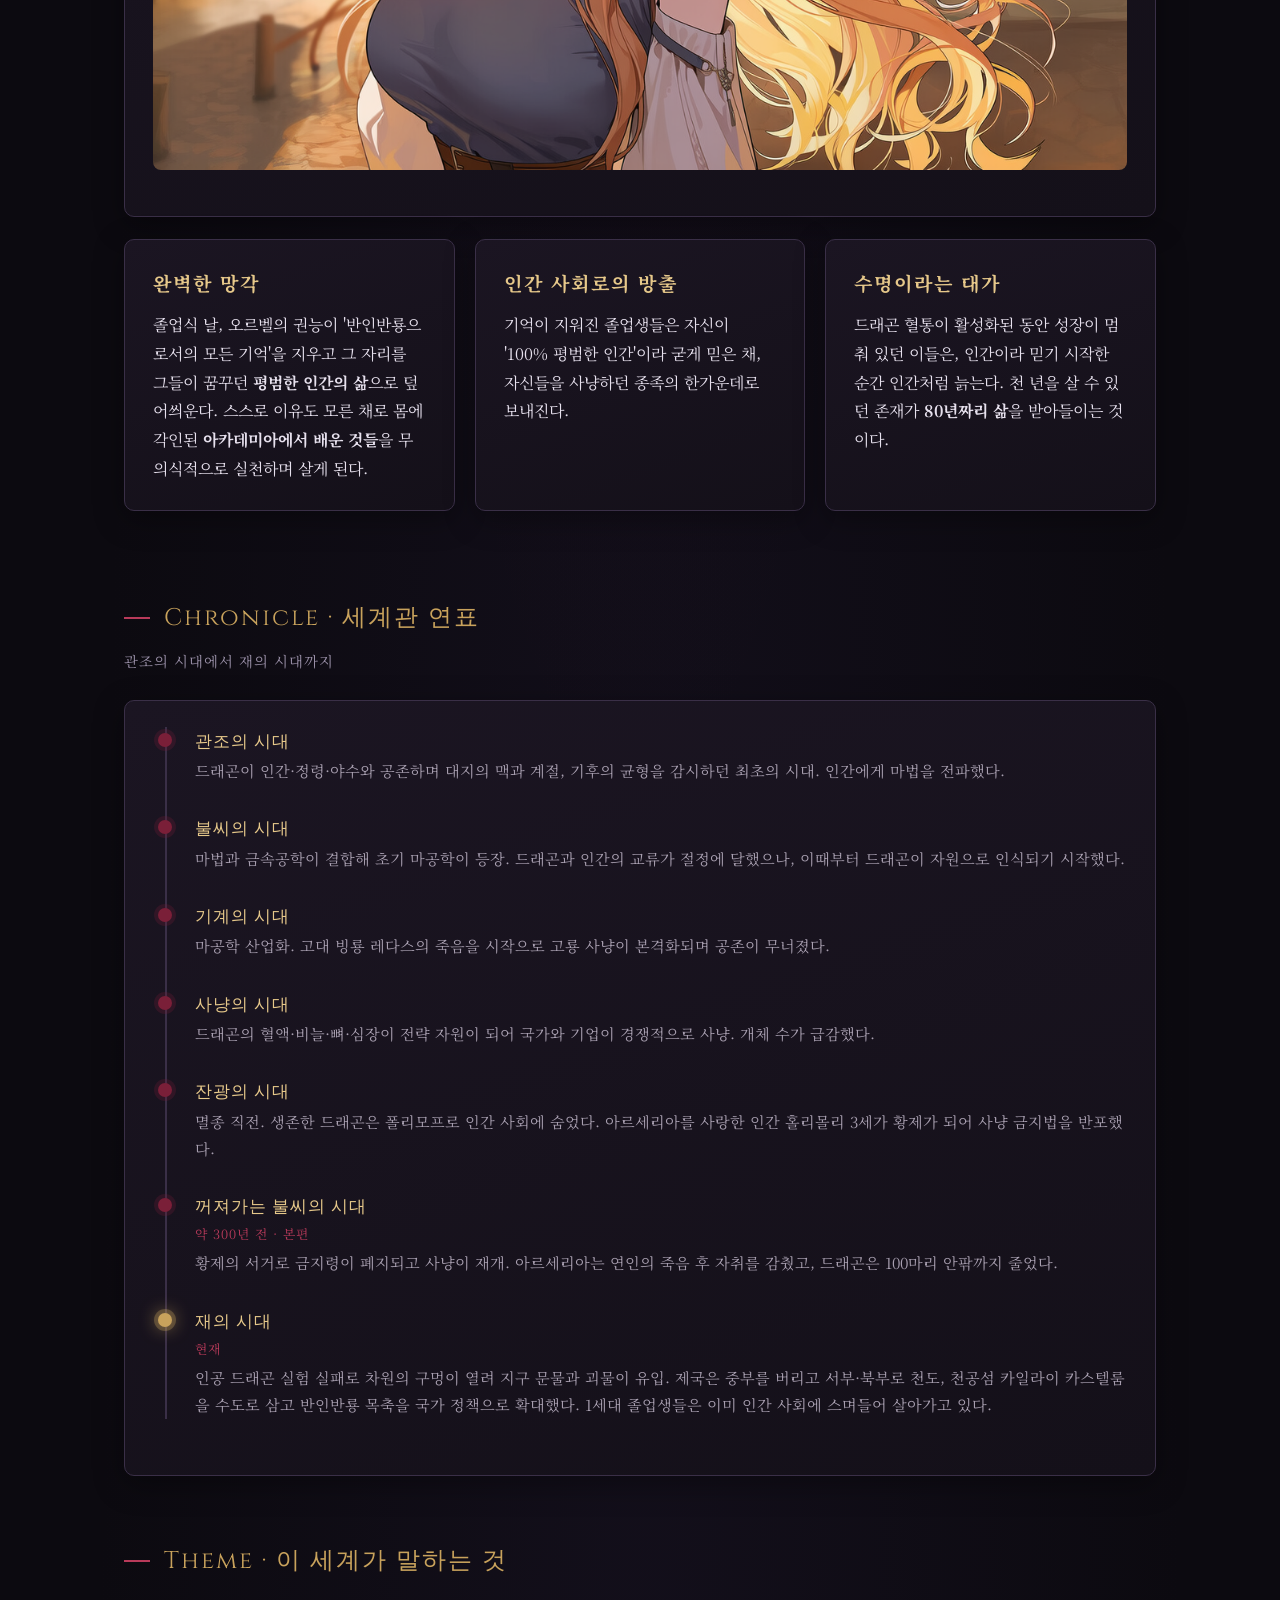
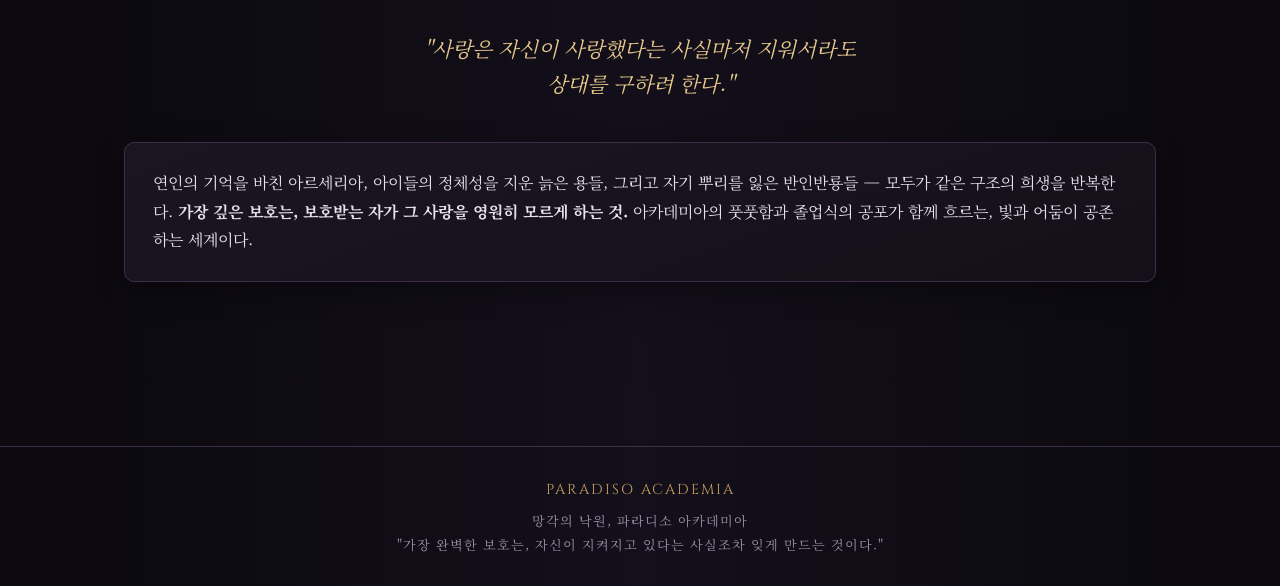
==== commit 8a54fbc6: "Add files via upload" ====
--- a/index.html
+++ b/index.html
@@ -57,7 +57,7 @@
 <div class="sec-sub">엘다르 대륙 최북단, 프라그모 얼음 권역의 끝에 선 마지막 피난처</div>
 <div class="panel">
 <img src="assets/images/SGY_3.png">
-<p>오르벨은 인간이 절대 닿을 수 없는 험지에 거대한 학교를 세웠다.<br>이곳의 목적은 '자랑스러운 드래곤의 혈통'을 길러내는 것이 아니라, <b>'들키지 않고 살아남는 존재들'</b>을 만드는 것이다.<br></p>
+<p>오르벨은 인간이 절대 닿을 수 없는 험지에 거대한 아카데미를 세웠다.<br>이곳의 목적은 '자랑스러운 드래곤의 혈통'을 길러내는 것이 아니라, <b>'들키지 않고 살아남는 존재들'</b>을 만드는 것이다.<br></p>
 <p><span class="tag">정체 은폐</span><span class="tag">뿔·비늘·꼬리 절제</span><span class="tag">추적 회피 · 도주</span><span class="tag">최후의 생존 전투</span></p>
 </div>
 <div class="callout"><div class="k">핵심 법칙 · 자기 인식이 곧 마력 신호</div>
@@ -66,15 +66,15 @@
 
 <section>
 <div class="sec-title">Annual Curriculum · 연례 커리큘럼</div>
-<div class="sec-sub">모든 일정은 학생들이 졸업하여 기억을 잃은 후에도 '자랑스러운 드래곤'이 아닌 <strong>'들키지 않는 인간'</strong>으로 살 수 있게 만들기 위해 존재한다. 100년간 커리큘럼을 반복한 반인반룡 학생들은 <strong>머리보다 몸이 무의식적으로 배운 것들을 실천할 정도</strong>로 철저한 '가짜 인간'으로 만들어진다.</div>
+<div class="sec-sub">모든 일정은 반인반룡들이 졸업하여 기억을 잃은 후에도 '자랑스러운 드래곤의 혈통'이 아닌 <strong>'들키지 않는 인간'</strong>으로 살 수 있게 만들기 위해 존재한다. 100년간 커리큘럼을 반복한 반인반룡들은 <strong>머리보다 몸이 무의식적으로 배운 것들을 실천할 정도</strong>로 철저한 '가짜 인간'으로 만들어진다.</div>
 <div class="panel"><ul class="curric">
 <img src="assets/images/SGY_4.png">
 <li><b>1월 5일</b> 혹한기 마력 억제 훈련 — 극한 추위에 맨몸으로 방치되어 동면과 마력 발현 본능을 강제로 억누른다.</li>
 <li><b>3월 2일</b> 졸업식 · 완벽한 망각의 날 — 100년을 마친 졸업생들의 모든 기억이 오르벨의 권능으로 삭제된다.</li>
-<li><b>3월 2일</b> 입학식 — 제국의 사냥을 피해 구조된 새 반인반룡 아이들이 입학한다.</li>
+<li><b>3월 2일</b> 입학식 — 제국의 사냥을 피해 구조된 새 반인반룡들이 입학한다.</li>
 <li><b>5월 26일</b> 대정기 검열 · 절제식 — 뿔·비늘·꼬리를 티 안 날 정도로 잘라냈는지 검사하고, 흔적이 남으면 마취 후 일부 절제한다.</li>
 <li><b>7월 10일~14일</b> 인간 사회 모의실습 — 내부 '인간 마을' 세트장에서 2주간 하층민 직업을 연기하며 멸시를 견디고 분노를 통제한다.</li>
-<li><b>9월 2일</b> 제국 추적 회피 기동 — 교관이 '사냥꾼' 역할로 포착린·아르카 불릿을 들고 학생들을 제압, 맞서싸움과 도주 실력을 평가한다.</li>
+<li><b>9월 2일</b> 제국 추적 회피 기동 — 교관이 '사냥꾼' 역할로 포착린·아르카 불릿을 들고 생도들을 제압, 맞서싸움과 도주 실력을 평가한다.</li>
 <li><b>11월 25일</b> 아르세리아 추모일 · 대가의 밤 — 기억 잃은 아르세리아와 봉인된 세 고룡을 위해 묵념한다.</li>
 </ul></div>
 </section>
@@ -86,7 +86,7 @@
 <img src="assets/images/SGY_5.png">
 </div>
 <div class="grid">
-<div class="panel"><h3>완벽한 망각</h3><p>졸업식 날, 오르벨의 권능이 '반인반룡으로서의 모든 기억'을 지우고 그 자리를 아이가 꿈꾸던 <b>평범한 인간의 삶</b>으로 덮어씌운다. 스스로 이유도 모른 채로 몸에 각인된 <strong>아카데미아에서 배운 것들</strong>을 무의식적으로 실천하며 살게 된다.</p></div>
+<div class="panel"><h3>완벽한 망각</h3><p>졸업식 날, 오르벨의 권능이 '반인반룡으로서의 모든 기억'을 지우고 그 자리를 그들이 꿈꾸던 <b>평범한 인간의 삶</b>으로 덮어씌운다. 스스로 이유도 모른 채로 몸에 각인된 <strong>아카데미아에서 배운 것들</strong>을 무의식적으로 실천하며 살게 된다.</p></div>
 <div class="panel"><h3>인간 사회로의 방출</h3><p>기억이 지워진 졸업생들은 자신이 '100% 평범한 인간'이라 굳게 믿은 채, 자신들을 사냥하던 종족의 한가운데로 보내진다.</p></div>
 <div class="panel"><h3>수명이라는 대가</h3><p>드래곤 혈통이 활성화된 동안 성장이 멈춰 있던 이들은, 인간이라 믿기 시작한 순간 인간처럼 늙는다. 천 년을 살 수 있던 존재가 <b>80년짜리 삶</b>을 받아들이는 것이다.</p></div>
 </div>
@@ -111,7 +111,7 @@
 <section>
 <div class="sec-title">Theme · 이 세계가 말하는 것</div>
 <div class="theme-quote">"사랑은 자신이 사랑했다는 사실마저 지워서라도<br>상대를 구하려 한다."</div>
-<div class="panel"><p>연인의 기억을 바친 아르세리아, 아이들의 정체성을 지운 늙은 용들, 그리고 자기 뿌리를 잃은 아이들 — 모두가 같은 구조의 희생을 반복한다. <b>가장 깊은 보호는, 보호받는 자가 그 사랑을 영원히 모르게 하는 것.</b> 아카데미아의 풋풋한 청춘과 졸업식의 공포가 함께 흐르는, 빛과 어둠이 공존하는 세계이다.</p></div>
+<div class="panel"><p>연인의 기억을 바친 아르세리아, 아이들의 정체성을 지운 늙은 용들, 그리고 자기 뿌리를 잃은 반인반룡들 — 모두가 같은 구조의 희생을 반복한다. <b>가장 깊은 보호는, 보호받는 자가 그 사랑을 영원히 모르게 하는 것.</b> 아카데미아의 풋풋함과 졸업식의 공포가 함께 흐르는, 빛과 어둠이 공존하는 세계이다.</p></div>
 </section>
 </main>
 
